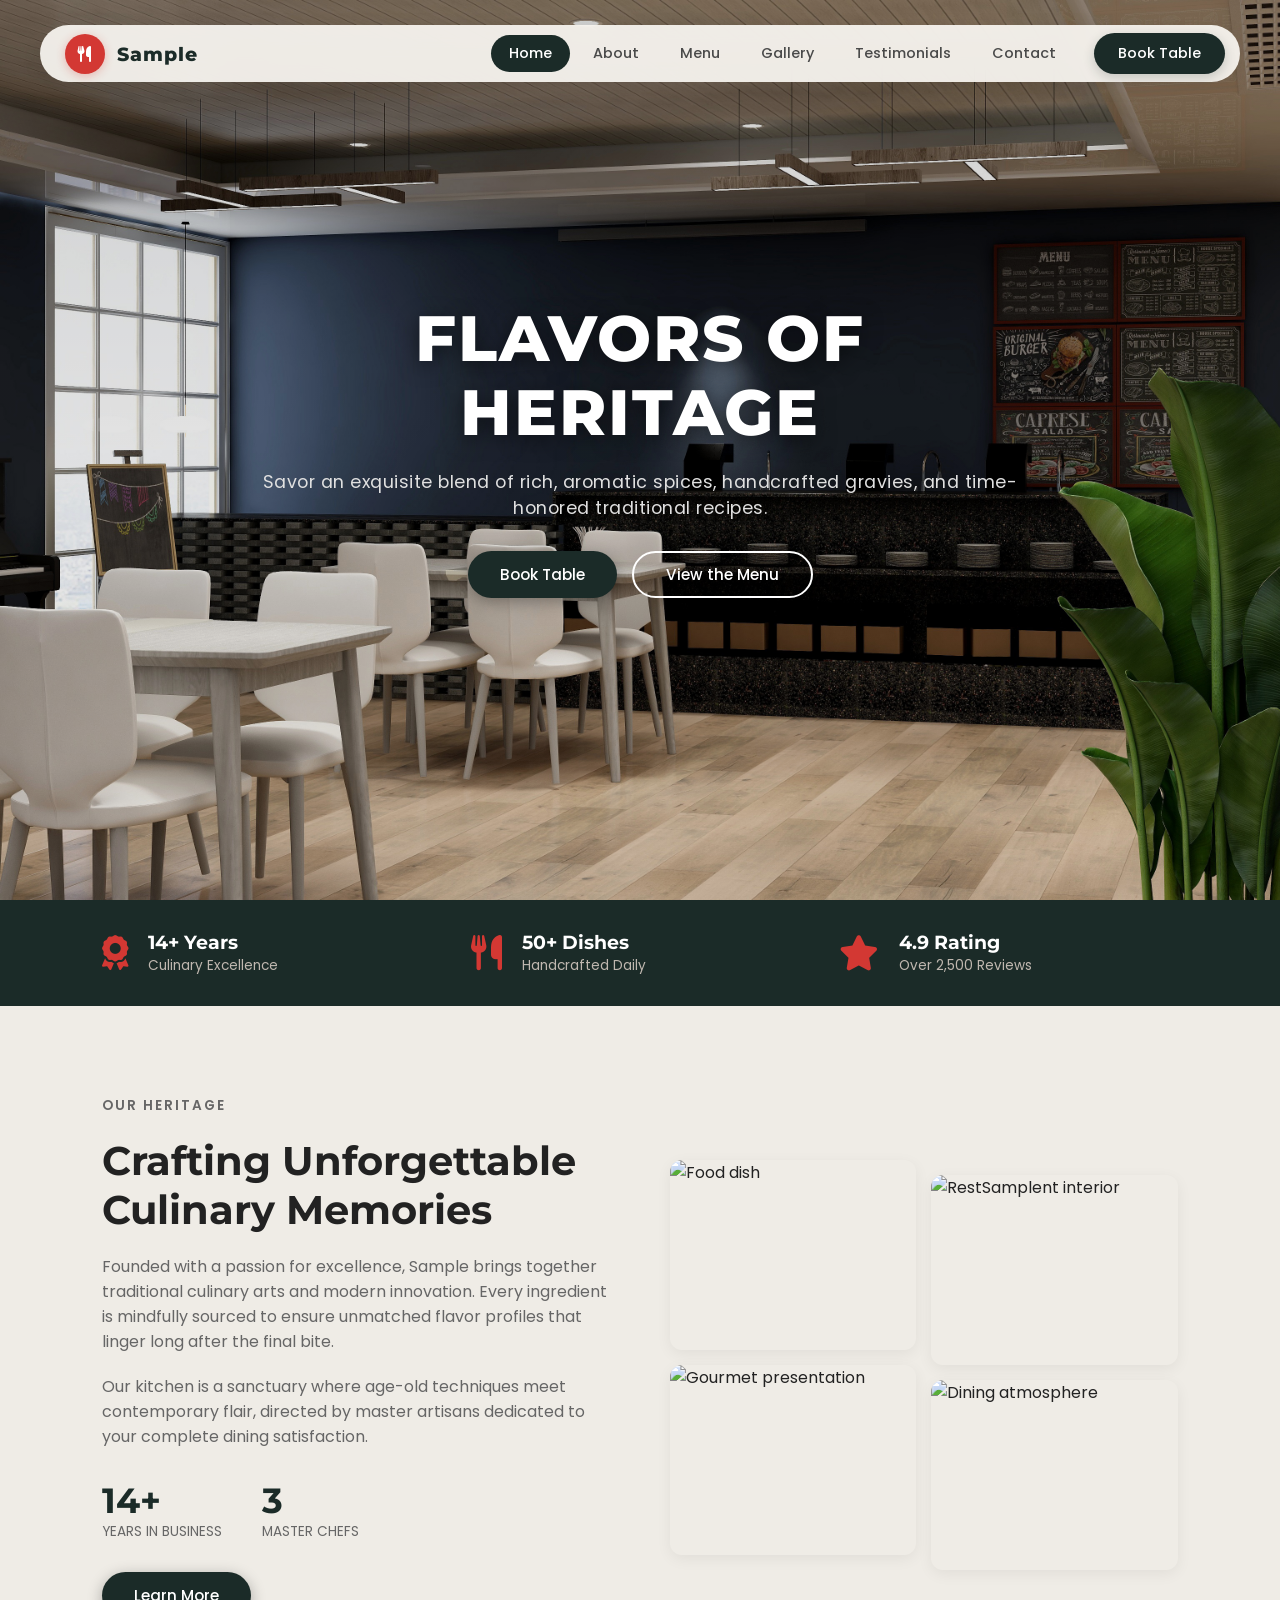
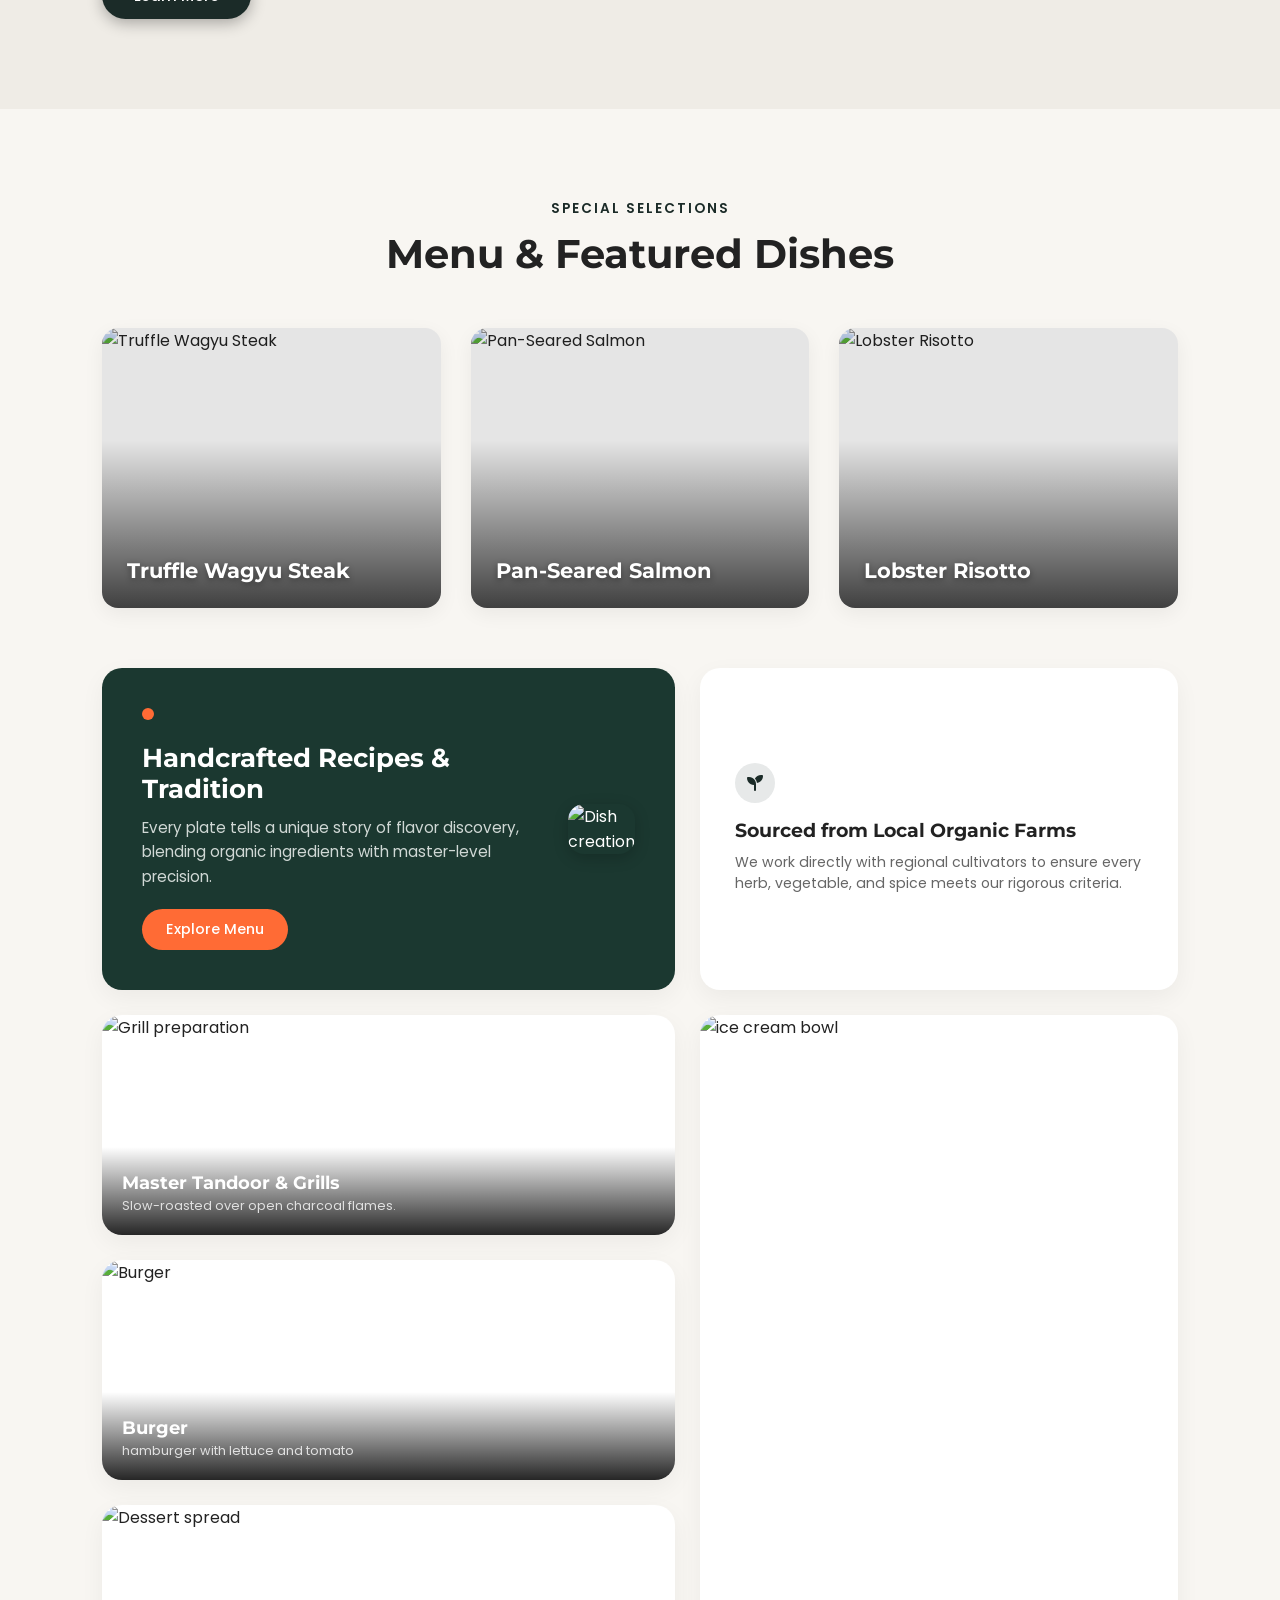
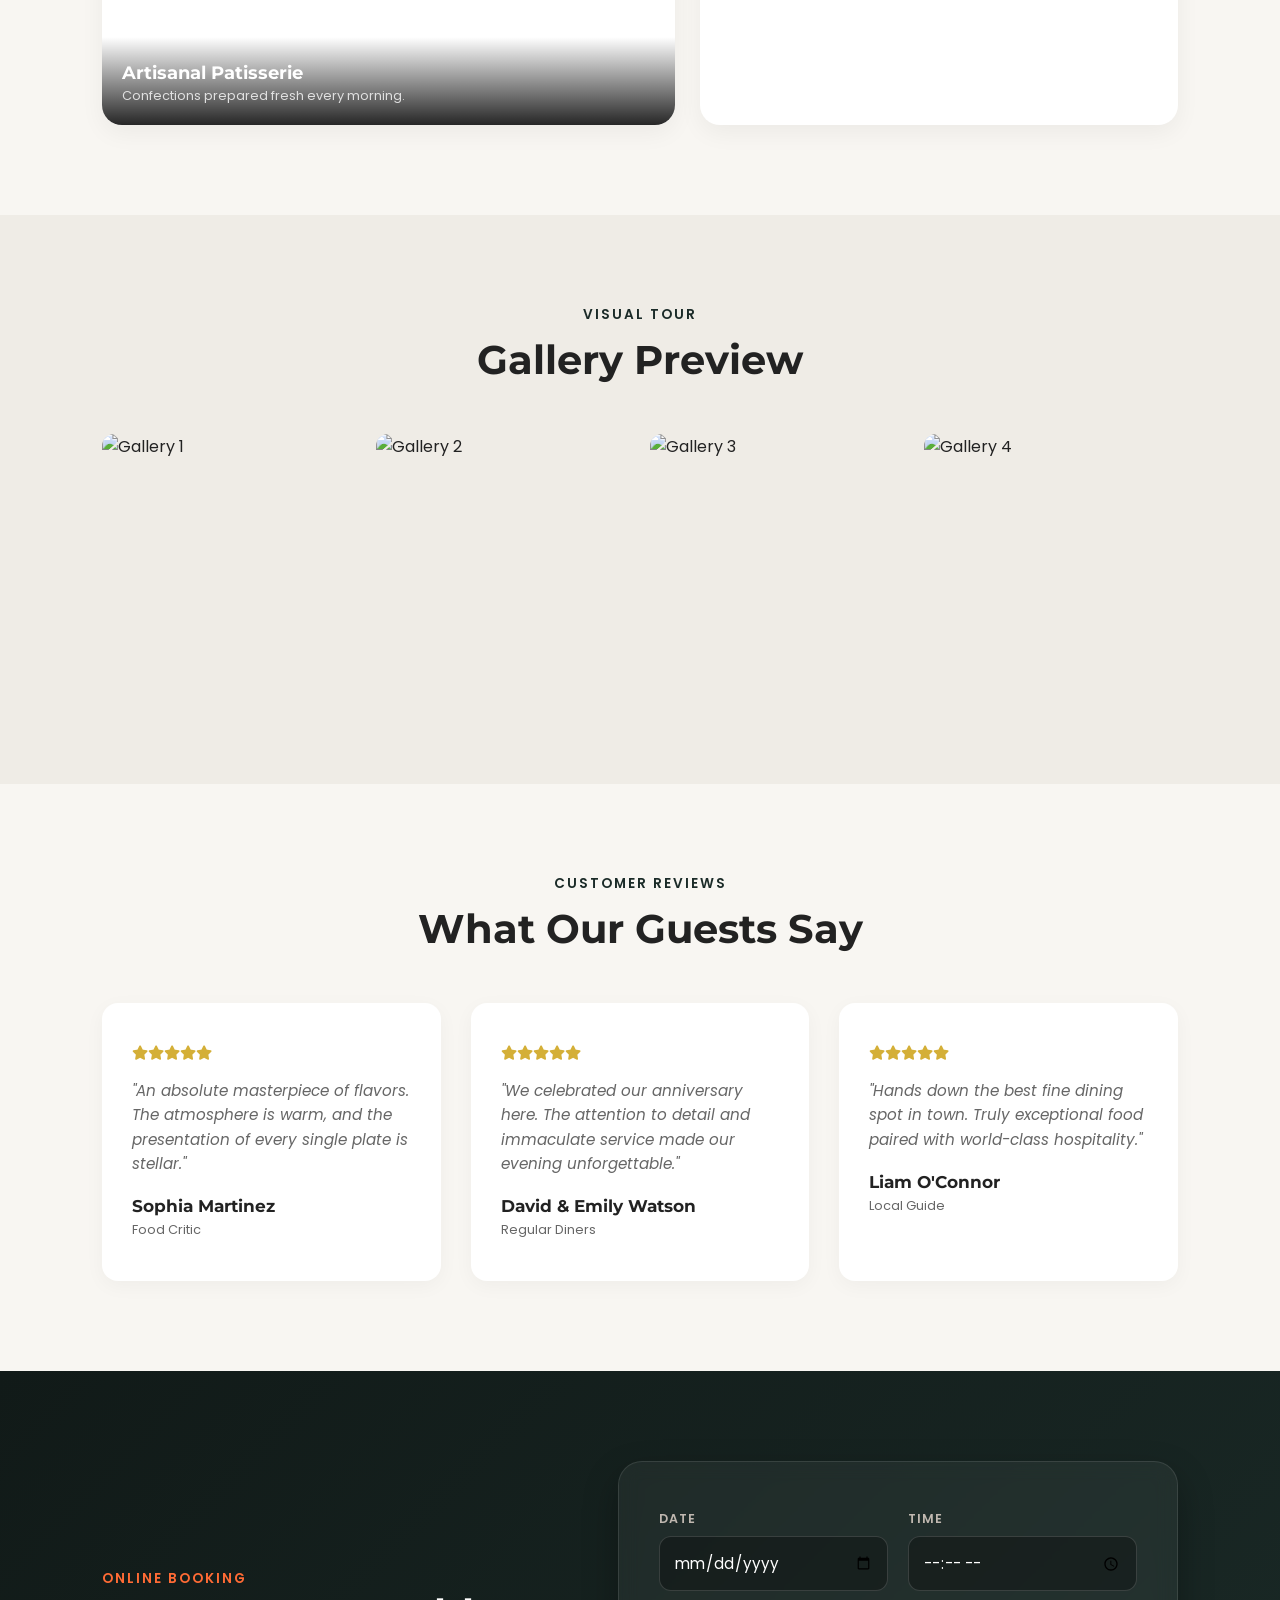
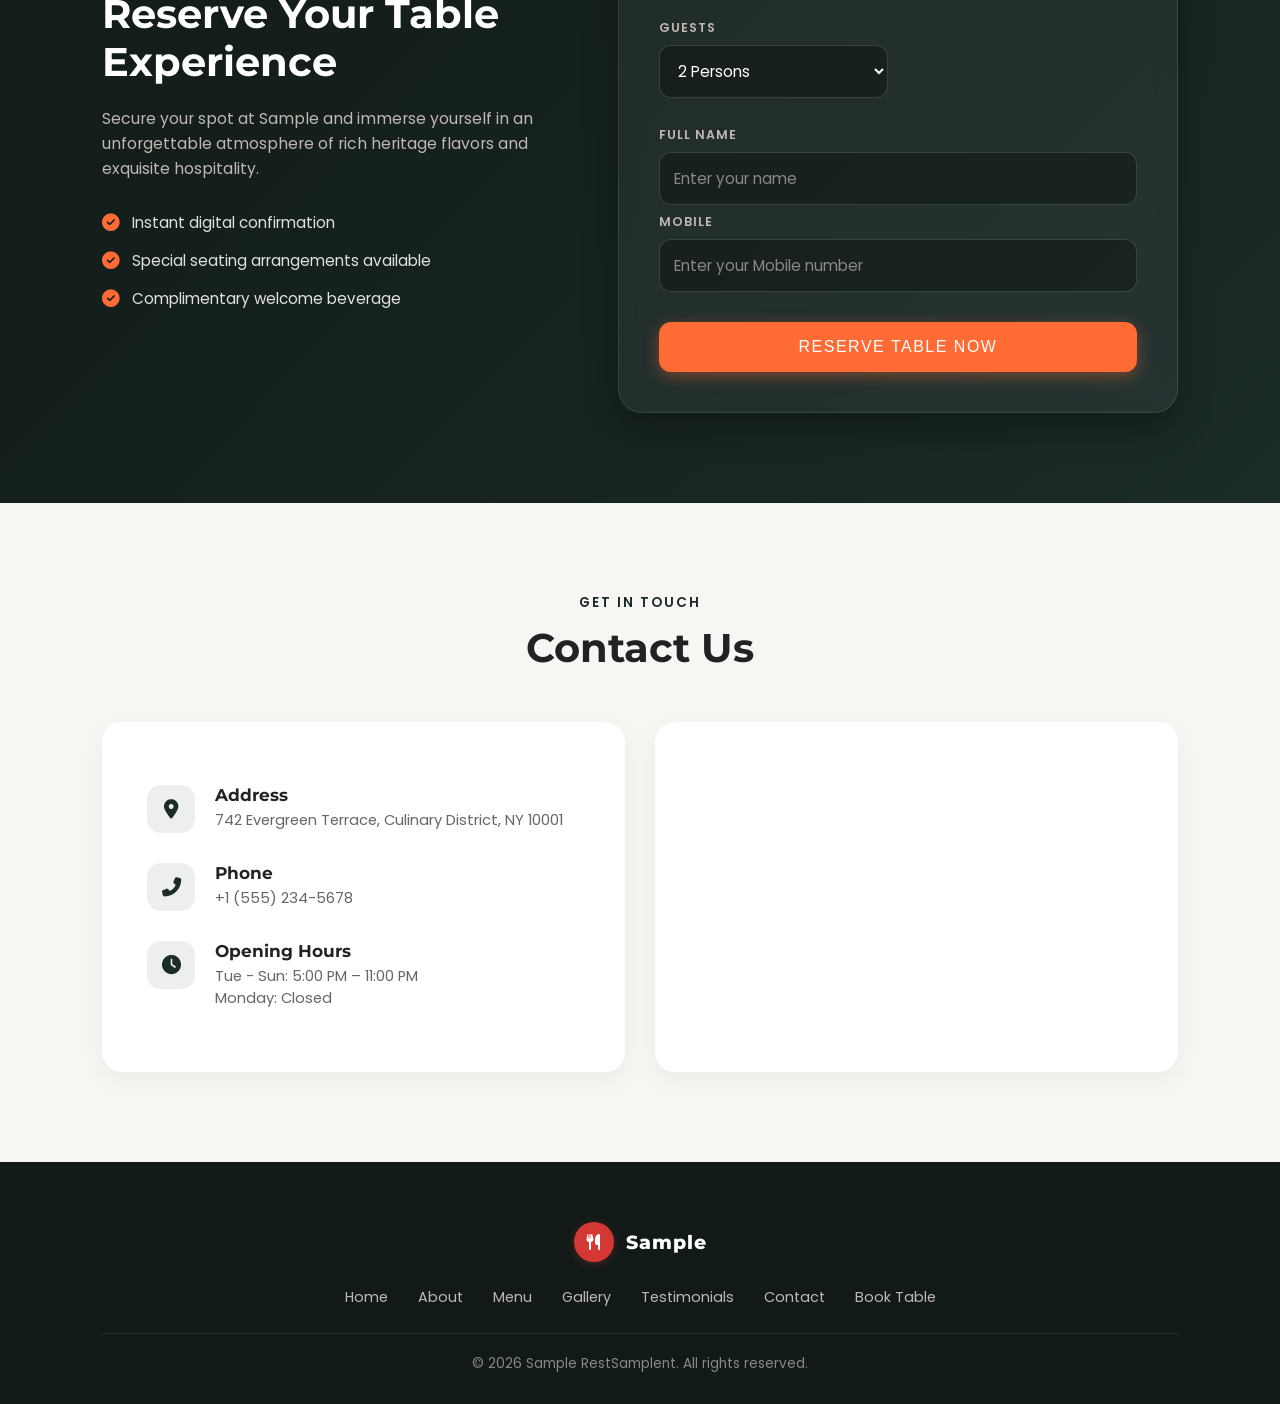
==== index.html @ 749de78e "initial commit" ====
<!DOCTYPE html>
<html lang="en">
<head>
    <meta charset="UTF-8">
    <meta name="viewport" content="width=device-width, initial-scale=1.0">
    <title>Sample | Fine Dining Experience</title>
    <!-- Google Fonts -->
    <link href="https://fonts.googleapis.com/css2?family=Montserrat:wght@700;800&family=Poppins:wght@400;500;600&display=swap" rel="stylesheet">
    <!-- FontAwesome for Icons -->
    <link rel="stylesheet" href="https://cdnjs.cloudflare.com/ajax/libs/font-awesome/6.4.0/css/all.min.css">
    <!-- External CSS -->
    <link rel="stylesheet" href="style.css">
</head>
<body>

    <!-- 1. Floating Capsule Navbar -->
    <header class="navbar-wrapper">
        <div class="nav-container">
            <div class="nav-left">
                <a href="#home" class="logo-container">
                    <div class="logo-circle">
                        <i class="fas fa-utensils"></i>
                    </div>
                    <span class="logo-text">Sample</span>
                </a>
            </div>

            <div class="nav-right">
                <nav class="nav-links" id="navLinks">
                    <a href="#home" class="nav-link active">Home</a>
                    <a href="#about" class="nav-link">About</a>
                    <a href="#menu" class="nav-link">Menu</a>
                    <a href="#gallery" class="nav-link">Gallery</a>
                    <a href="#testimonials" class="nav-link">Testimonials</a>
                    <a href="#contact" class="nav-link">Contact</a>
                    <a href="#reserve" class="nav-link mobile-book-btn">Book Table</a>
                </nav>
                <a href="#reserve" class="btn-book">Book Table</a>
            </div>

            <div class="hamburger" id="hamburger">
                <i class="fas fa-bars"></i>
            </div>
        </div>
    </header>

    <!-- 2. Home Section (Hero Banner) -->
    <section class="hero" id="home">
        <div class="hero-content">
            <h1>FLAVORS OF<br>HERITAGE</h1>
            <p>Savor an exquisite blend of rich, aromatic spices, handcrafted gravies, and time-honored traditional recipes.</p>
            <div class="hero-buttons">
                <a href="#reserve" class="hero-btn">Book Table</a>
                <a href="#menu" class="hero-btn-outline">View the Menu</a>
            </div>
        </div>
    </section>

    <!-- Quick Info / Stats Bar -->
    <div class="info-bar">
        <div class="info-item">
            <i class="fas fa-award"></i>
            <div>
                <h4>14+ Years</h4>
                <p>Culinary Excellence</p>
            </div>
        </div>
        <div class="info-item">
            <i class="fas fa-utensils"></i>
            <div>
                <h4>50+ Dishes</h4>
                <p>Handcrafted Daily</p>
            </div>
        </div>
        <div class="info-item">
            <i class="fas fa-star"></i>
            <div>
                <h4>4.9 Rating</h4>
                <p>Over 2,500 Reviews</p>
            </div>
        </div>
    </div>

    <!-- 3. About Section -->
    <section class="section-container bg-alt" id="about">
        <div class="about-grid">
            <div class="about-content">
                <p class="sub-tag">Our Heritage</p>
                <h2>Crafting Unforgettable Culinary Memories</h2>
                <p>Founded with a passion for excellence, Sample brings together traditional culinary arts and modern innovation. Every ingredient is mindfully sourced to ensure unmatched flavor profiles that linger long after the final bite.</p>
                <p>Our kitchen is a sanctuary where age-old techniques meet contemporary flair, directed by master artisans dedicated to your complete dining satisfaction.</p>
                <div class="about-stats">
                    <div class="stat">
                        <h4>14+</h4>
                        <p>Years in Business</p>
                    </div>
                    <div class="stat">
                        <h4>3</h4>
                        <p>Master Chefs</p>
                    </div>
                </div>
                <a href="#reserve" class="hero-btn">Learn More</a>
            </div>
            <div class="about-images-grid">
                <img src="https://images.unsplash.com/photo-1546069901-ba9599a7e63c?auto=format&fit=crop&w=500&q=80" alt="Food dish">
                <img src="https://images.unsplash.com/photo-1555396273-367ea4eb4db5?auto=format&fit=crop&w=500&q=80" alt="RestSamplent interior">
                <img src="https://images.unsplash.com/photo-1578474846511-04ba529f0b88?auto=format&fit=crop&w=500&q=80" alt="Gourmet presentation">
                <img src="https://images.unsplash.com/photo-1559339352-11d035aa65de?auto=format&fit=crop&w=500&q=80" alt="Dining atmosphere">
            </div>
        </div>
    </section>

    <!-- 4. Menu Section (Featured Dishes & Editorial Bento Grid) -->
    <section class="section-container" id="menu">
        <div class="section-title">
            <p>Special Selections</p>
            <h2>Menu & Featured Dishes</h2>
        </div>
        <div class="uniform-dishes-grid" style="margin-bottom: 60px;">
            <div class="dish-card">
                <div class="dish-img-wrapper">
                    <img src="https://images.unsplash.com/photo-1544025162-d76694265947?auto=format&fit=crop&w=600&q=80" alt="Truffle Wagyu Steak">
                    <div class="dish-overlay"></div>
                    <h3 class="dish-title">Truffle Wagyu Steak</h3>
                </div>
            </div>
            <div class="dish-card">
                <div class="dish-img-wrapper">
                    <img src="https://images.unsplash.com/photo-1534422298391-e4f8c172dddb?auto=format&fit=crop&w=600&q=80" alt="Pan-Seared Salmon">
                    <div class="dish-overlay"></div>
                    <h3 class="dish-title">Pan-Seared Salmon</h3>
                </div>
            </div>
            <div class="dish-card">
                <div class="dish-img-wrapper">
                    <img src="https://images.unsplash.com/photo-1551183053-bf91a1d81141?auto=format&fit=crop&w=600&q=80" alt="Lobster Risotto">
                    <div class="dish-overlay"></div>
                    <h3 class="dish-title">Lobster Risotto</h3>
                </div>
            </div>
        </div>

        <!-- Editorial Bento Section -->
        <div class="editorial-bento-grid">
            <div class="bento-card green-feature-card">
                <div class="bento-text-content">
                    <span class="badge-dot"></span>
                    <h3>Handcrafted Recipes & Tradition</h3>
                    <p>Every plate tells a unique story of flavor discovery, blending organic ingredients with master-level precision.</p>
                    <a href="#menu" class="bento-orange-btn">Explore Menu</a>
                </div>
                <div class="bento-image-thumbnail">
                    <img src="https://images.unsplash.com/photo-1555396273-367ea4eb4db5?auto=format&fit=crop&w=500&q=80" alt="Dish creation">
                </div>
            </div>

            <div class="bento-card text-story-card">
                <div class="card-icon-badge"><i class="fas fa-seedling"></i></div>
                <h3>Sourced from Local Organic Farms</h3>
                <p>We work directly with regional cultivators to ensure every herb, vegetable, and spice meets our rigorous criteria.</p>
            </div>

            <div class="bento-card medium-recipe-card">
                <div class="bento-overlay-content">
                    <h4>Master Tandoor & Grills</h4>
                    <p>Slow-roasted over open charcoal flames.</p>
                </div>
                <img src="https://images.unsplash.com/photo-1578474846511-04ba529f0b88?auto=format&fit=crop&w=500&q=80" alt="Grill preparation">
            </div>

            <div class="bento-card tall-photo-card">
                <img src="https://static.vecteezy.com/system/resources/previews/027/810/847/non_2x/realistic-of-ice-cream-close-up-foodgraphy-ai-generated-free-photo.jpg" alt="ice cream bowl">
            </div>

            <div class="bento-card medium-recipe-card">
                <div class="bento-overlay-content">
                    <h4>Burger</h4>
                    <p>hamburger with lettuce and tomato</p>
                </div>
                <img src="https://static.vecteezy.com/system/resources/previews/017/281/942/non_2x/professional-foodgraphy-close-up-of-a-a-hamburger-with-lettuce-and-tomato-on-a-black-backgroun-free-photo.jpg" alt="Burger">
            </div>

            <div class="bento-card medium-recipe-card">
                <div class="bento-overlay-content">
                    <h4>Artisanal Patisserie</h4>
                    <p>Confections prepared fresh every morning.</p>
                </div>
                <img src="https://images.unsplash.com/photo-1551183053-bf91a1d81141?auto=format&fit=crop&w=500&q=80" alt="Dessert spread">
            </div>
        </div>
    </section>

    <!-- 5. Gallery Section -->
    <section class="section-container bg-alt" id="gallery">
        <div class="section-title">
            <p>Visual Tour</p>
            <h2>Gallery Preview</h2>
        </div>
        <div class="gallery-grid">
            <div class="gallery-item"><img src="https://images.unsplash.com/photo-1517248135467-4c7edcad34c4?auto=format&fit=crop&w=500&q=80" alt="Gallery 1"></div>
            <div class="gallery-item"><img src="https://images.unsplash.com/photo-1552566626-52f8b828add9?auto=format&fit=crop&w=500&q=80" alt="Gallery 2"></div>
            <div class="gallery-item"><img src="https://images.unsplash.com/photo-1544025162-d76694265947?auto=format&fit=crop&w=500&q=80" alt="Gallery 3"></div>
            <div class="gallery-item"><img src="https://images.unsplash.com/photo-1551183053-bf91a1d81141?auto=format&fit=crop&w=500&q=80" alt="Gallery 4"></div>
        </div>
    </section>

    <!-- 6. Testimonials Section -->
    <section class="section-container" id="testimonials">
        <div class="section-title">
            <p>Customer Reviews</p>
            <h2>What Our Guests Say</h2>
        </div>
        <div class="testimonials-grid">
            <div class="testimonial-card">
                <div class="stars">
                    <i class="fas fa-star"></i><i class="fas fa-star"></i><i class="fas fa-star"></i><i class="fas fa-star"></i><i class="fas fa-star"></i>
                </div>
                <p>"An absolute masterpiece of flavors. The atmosphere is warm, and the presentation of every single plate is stellar."</p>
                <div class="customer-info">
                    <h4>Sophia Martinez</h4>
                    <span>Food Critic</span>
                </div>
            </div>
            <div class="testimonial-card">
                <div class="stars">
                    <i class="fas fa-star"></i><i class="fas fa-star"></i><i class="fas fa-star"></i><i class="fas fa-star"></i><i class="fas fa-star"></i>
                </div>
                <p>"We celebrated our anniversary here. The attention to detail and immaculate service made our evening unforgettable."</p>
                <div class="customer-info">
                    <h4>David & Emily Watson</h4>
                    <span>Regular Diners</span>
                </div>
            </div>
            <div class="testimonial-card">
                <div class="stars">
                    <i class="fas fa-star"></i><i class="fas fa-star"></i><i class="fas fa-star"></i><i class="fas fa-star"></i><i class="fas fa-star"></i>
                </div>
                <p>"Hands down the best fine dining spot in town. Truly exceptional food paired with world-class hospitality."</p>
                <div class="customer-info">
                    <h4>Liam O'Connor</h4>
                    <span>Local Guide</span>
                </div>
            </div>
        </div>
    </section>

    <!-- 7. Book Table Section -->
    <!-- 7. Reserve a Table (Redesigned) -->
    <section class="section-container reserve-section-custom" id="reserve">
        <div class="reservation-wrapper">
            <!-- Left Side: Atmospheric Text & Info -->
            <div class="reservation-info-side">
                <span class="sub-tag" style="color: var(--accent-orange);">ONLINE BOOKING</span>
                <h2>Reserve Your Table Experience</h2>
                <p>Secure your spot at Sample and immerse yourself in an unforgettable atmosphere of rich heritage flavors and exquisite hospitality.</p>
                
                <div class="reserve-perks">
                    <div class="perk-item">
                        <i class="fas fa-check-circle"></i>
                        <span>Instant digital confirmation</span>
                    </div>
                    <div class="perk-item">
                        <i class="fas fa-check-circle"></i>
                        <span>Special seating arrangements available</span>
                    </div>
                    <div class="perk-item">
                        <i class="fas fa-check-circle"></i>
                        <span>Complimentary welcome beverage</span>
                    </div>
                </div>
            </div>

            <!-- Right Side: Redesigned Interactive Form Box -->
            <div class="reservation-form-box">
                <form class="reservation-form" id="reservationForm">
                    <div class="form-group">
                        <label for="date">Date</label>
                        <input type="date" id="date" required>
                    </div>
                    <div class="form-group">
                        <label for="time">Time</label>
                        <input type="time" id="time" required>
                    </div>
                    <div class="form-group">
                        <label for="guests">Guests</label>
                        <select id="guests" required>
                            <option value="1">1 Person</option>
                            <option value="2" selected>2 Persons</option>
                            <option value="3">3 Persons</option>
                            <option value="4">4 Persons</option>
                            <option value="5+">5+ Persons</option>
                        </select>
                    </div>
                    <div class="form-group">
                        <label for="name">Full Name</label>
                        <input type="text" id="name" placeholder="Enter your name" required>
                        <label for="name">Mobile</label>
                        <input type="text" id="name" placeholder="Enter your Mobile number" required>
                    </div>
                    <button type="submit" class="submit-btn">Reserve Table Now</button>
                </form>
                <div class="success-message" id="successMessage">
                    <i class="fas fa-check-circle"></i> Table reserved successfully! We look forward to hosting you.
                </div>
            </div>
        </div>
    </section>

    <!-- 8. Contact Section (Redesigned matching clean card design) -->
    <section class="section-container" id="contact">
        <div class="section-title">
            <p>Get in Touch</p>
            <h2>Contact Us</h2>
        </div>
        <div class="contact-card-wrapper">
            <div class="contact-info-card">
                <div class="contact-info-item">
                    <div class="contact-icon-box"><i class="fas fa-map-marker-alt"></i></div>
                    <div>
                        <h4>Address</h4>
                        <p>742 Evergreen Terrace, Culinary District, NY 10001</p>
                    </div>
                </div>
                <div class="contact-info-item">
                    <div class="contact-icon-box"><i class="fas fa-phone-alt"></i></div>
                    <div>
                        <h4>Phone</h4>
                        <p>+1 (555) 234-5678</p>
                    </div>
                </div>
                <div class="contact-info-item">
                    <div class="contact-icon-box"><i class="fas fa-clock"></i></div>
                    <div>
                        <h4>Opening Hours</h4>
                        <p>Tue - Sun: 5:00 PM – 11:00 PM<br>Monday: Closed</p>
                    </div>
                </div>
            </div>
            <div class="contact-map-card">
                <iframe src="https://www.google.com/maps/embed?pb=!1m18!1m12!1m3!1d387193.30596073366!2d-74.25986548301173!3d40.69767006838162!2m3!1f0!2f0!3f0!3m2!1i1024!2i768!4f13.1!3m3!1m2!1s0x89c24fa5d33f083b%3A0xc80b8f06e177fe62!2sNew%20York%2C%20NY%2C%20USA!5e0!3m2!1sen!2sin!4v1650000000000!5m2!1sen!2sin" allowfullscreen="" loading="lazy"></iframe>
            </div>
        </div>
    </section>

    <!-- Footer -->
    <footer class="footer">
        <div class="footer-content">
            <a href="#home" class="logo-container">
                <div class="logo-circle">
                    <i class="fas fa-utensils"></i>
                </div>
                <span class="logo-text" style="color: #fff;">Sample</span>
            </a>
            <div class="footer-links">
                <a href="#home">Home</a>
                <a href="#about">About</a>
                <a href="#menu">Menu</a>
                <a href="#gallery">Gallery</a>
                <a href="#testimonials">Testimonials</a>
                <a href="#contact">Contact</a>
                <a href="#reserve">Book Table</a>
            </div>
            <p class="copyright">&copy; 2026 Sample RestSamplent. All rights reserved.</p>
        </div>
    </footer>

    <!-- External JavaScript -->
    <script src="script.js"></script>
</body>
</html>
---- style.css ----
:root {
    --bg-color: #F8F6F2;
    --bg-alt: #EFECE6;
    --dark-pill: #1B2B28;     
    --accent-red: #D33833;    
    --accent-orange: #FF6B35; /* Orange accent button color matching reference */
    --text-dark: #222222;
    --text-muted: #666666;
    --text-main: #FFFFFF;
    --font-heading: 'Montserrat', sans-serif;
    --font-body: 'Poppins', sans-serif;
}

* {
    margin: 0;
    padding: 0;
    box-sizing: border-box;
    scroll-behavior: smooth;
}

body {
    font-family: var(--font-body);
    background-color: var(--bg-color);
    color: var(--text-dark);
}

/* Floating Capsule Navbar */
.navbar-wrapper {
    position: absolute;
    top: 25px;
    left: 0;
    width: 100%;
    z-index: 100;
    padding: 0 40px;
}

.nav-container {
    max-width: 1300px;
    margin: 0 auto;
    display: flex;
    justify-content: space-between;
    align-items: center;
    background: rgba(253, 251, 247, 0.9);
    backdrop-filter: blur(12px);
    -webkit-backdrop-filter: blur(12px);
    padding: 8px 15px 8px 25px;
    border-radius: 50px;
    box-shadow: 0 4px 20px rgba(0, 0, 0, 0.08);
}

.nav-left {
    display: flex;
    align-items: center;
}

.nav-right {
    display: flex;
    align-items: center;
    gap: 20px;
}

.logo-container {
    display: flex;
    align-items: center;
    gap: 12px;
    text-decoration: none;
}

.logo-circle {
    width: 40px;
    height: 40px;
    background-color: var(--accent-red);
    color: white;
    border-radius: 50%;
    display: flex;
    align-items: center;
    justify-content: center;
    font-size: 1rem;
    box-shadow: 0 2px 10px rgba(211, 56, 51, 0.3);
}

.logo-text {
    font-family: var(--font-heading);
    font-size: 1.2rem;
    font-weight: 800;
    color: var(--dark-pill);
    letter-spacing: 1px;
}

.nav-links {
    display: flex;
    align-items: center;
    gap: 5px;
}

.nav-link {
    color: #4A4A4A;
    text-decoration: none;
    font-size: 0.9rem;
    font-weight: 500;
    padding: 8px 18px;
    border-radius: 30px;
    transition: all 0.3s ease;
}

.nav-link.active, .nav-link:hover {
    background-color: var(--dark-pill);
    color: var(--text-main);
}

.mobile-book-btn {
    display: none;
}

.btn-book {
    background-color: var(--dark-pill);
    color: white;
    padding: 10px 24px;
    border-radius: 30px;
    font-size: 0.9rem;
    font-weight: 500;
    text-decoration: none;
    transition: all 0.3s ease;
    box-shadow: 0 4px 12px rgba(27, 43, 40, 0.2);
}

.btn-book:hover {
    background-color: #2b423e;
    transform: translateY(-1px);
}

.hamburger {
    display: none;
    font-size: 1.2rem;
    cursor: pointer;
    color: var(--dark-pill);
    padding: 10px;
}

/* Hero Section */
.hero {
    position: relative;
    width: 100%;
    height: 100vh;
    background: linear-gradient(rgba(0, 0, 0, 0.186), rgba(0, 0, 0, 0.038)), 
                url('./asset/vecteezy_3d-render-minimalist-restaurant-or-coffee-shop-for-company_5382912.jpg') no-repeat center center/cover;
    display: flex;
    align-items: center;
    justify-content: center;
    text-align: center;
    padding: 0 20px;
}

.hero-content {
    max-width: 800px;
}

.hero h1 {
    font-family: var(--font-heading);
    font-size: 4rem;
    font-weight: 800;
    color: #FFFFFF;
    line-height: 1.15;
    letter-spacing: 2px;
    margin-bottom: 20px;
    text-shadow: 0 4px 20px rgba(0, 0, 0, 0.5);
}

.hero p {
    font-size: 1.1rem;
    color: #E0E0E0;
    margin-bottom: 30px;
    letter-spacing: 0.5px;
}

.hero-buttons {
    display: flex;
    justify-content: center;
    gap: 15px;
}

.hero-btn {
    display: inline-block;
    background-color: var(--dark-pill);
    color: #FFFFFF;
    padding: 12px 32px;
    border-radius: 30px;
    font-size: 0.95rem;
    font-weight: 500;
    text-decoration: none;
    transition: transform 0.3s ease, background-color 0.3s ease;
    box-shadow: 0 4px 15px rgba(0,0,0,0.3);
}

.hero-btn:hover {
    transform: translateY(-2px);
    background-color: #2b423e;
}

.hero-btn-outline {
    display: inline-block;
    background-color: transparent;
    border: 2px solid #FFFFFF;
    color: #FFFFFF;
    padding: 10px 32px;
    border-radius: 30px;
    font-size: 0.95rem;
    font-weight: 500;
    text-decoration: none;
    transition: all 0.3s ease;
}

.hero-btn-outline:hover {
    background-color: #FFFFFF;
    color: var(--dark-pill);
    transform: translateY(-2px);
}

/* Quick Info / Stats Bar */
.info-bar {
    background-color: var(--dark-pill);
    color: #FFFFFF;
    padding: 30px 8%;
    display: grid;
    grid-template-columns: repeat(auto-fit, minmax(220px, 1fr));
    gap: 30px;
    align-items: center;
    box-shadow: 0 10px 30px rgba(0,0,0,0.1);
}

.info-item {
    display: flex;
    align-items: center;
    gap: 20px;
}

.info-item i {
    font-size: 2.2rem;
    color: var(--accent-red);
}

.info-item h4 {
    font-family: var(--font-heading);
    font-size: 1.2rem;
    margin-bottom: 2px;
}

.info-item p {
    font-size: 0.85rem;
    color: #C0B8B0;
}

/* General Section Layouts */
.section-container {
    width: 100%;
    padding: 90px 8%;
}

.bg-alt {
    background-color: var(--bg-alt);
}

.section-title {
    text-align: center;
    margin-bottom: 50px;
}

.section-title h2 {
    font-family: var(--font-heading);
    font-size: 2.5rem;
    color: var(--text-dark);
}

.section-title p {
    color: var(--dark-pill);
    text-transform: uppercase;
    font-size: 0.85rem;
    letter-spacing: 2px;
    font-weight: 600;
    margin-bottom: 10px;
}

/* Uniform Clean Featured Dishes Grid */
.uniform-dishes-grid {
    display: grid;
    grid-template-columns: repeat(auto-fit, minmax(320px, 1fr));
    gap: 30px;
}

.dish-card {
    border-radius: 16px;
    overflow: hidden;
    box-shadow: 0 6px 20px rgba(0,0,0,0.06);
    transition: transform 0.3s ease, box-shadow 0.3s ease;
    background: #FFFFFF;
}

.dish-card:hover {
    transform: translateY(-6px);
    box-shadow: 0 12px 30px rgba(0,0,0,0.12);
}

.dish-img-wrapper {
    position: relative;
    width: 100%;
    height: 280px;
}

.dish-img-wrapper img {
    width: 100%;
    height: 100%;
    object-fit: cover;
    transition: transform 0.4s ease;
}

.dish-card:hover .dish-img-wrapper img {
    transform: scale(1.05);
}

.dish-overlay {
    position: absolute;
    top: 0;
    left: 0;
    width: 100%;
    height: 100%;
    background: linear-gradient(to top, rgba(0,0,0,0.75) 0%, rgba(0,0,0,0.1) 60%);
}

.dish-title {
    position: absolute;
    bottom: 25px;
    left: 25px;
    right: 25px;
    font-family: var(--font-heading);
    font-size: 1.3rem;
    color: #FFFFFF;
    text-shadow: 0 2px 6px rgba(0,0,0,0.4);
    z-index: 2;
}

/* Editorial Bento / Asymmetric Showcase Section */
.editorial-bento-section {
    background-color: var(--bg-alt);
}

.editorial-bento-grid {
    display: grid;
    grid-template-columns: 1.2fr 1fr; /* Balanced two-column structure */
    gap: 25px;
}

.bento-card {
    border-radius: 20px;
    overflow: hidden;
    background: #FFFFFF;
    box-shadow: 0 8px 25px rgba(0,0,0,0.05);
    transition: transform 0.3s ease;
}

.bento-card:hover {
    transform: translateY(-4px);
}

/* Green Feature Card */
.green-feature-card {
    background-color: #1B3830;
    color: #FFFFFF;
    padding: 40px;
    display: flex;
    justify-content: space-between;
    align-items: center;
    gap: 20px;
}

.green-feature-card h3 {
    font-family: var(--font-heading);
    font-size: 1.6rem;
    margin-bottom: 12px;
}

.green-feature-card p {
    color: #D0D8D5;
    font-size: 0.95rem;
    margin-bottom: 20px;
    line-height: 1.6;
}

.badge-dot {
    display: inline-block;
    width: 12px;
    height: 12px;
    background-color: var(--accent-orange);
    border-radius: 50%;
    margin-bottom: 15px;
}

.bento-orange-btn {
    display: inline-block;
    background-color: var(--accent-orange);
    color: #FFFFFF;
    padding: 10px 24px;
    border-radius: 30px;
    font-size: 0.9rem;
    font-weight: 500;
    text-decoration: none;
    transition: background-color 0.3s;
}

.bento-orange-btn:hover {
    background-color: #e05523;
}

.bento-image-thumbnail img {
    width: 140px;
    height: 140px;
    object-fit: cover;
    border-radius: 16px;
    box-shadow: 0 4px 15px rgba(0,0,0,0.2);
}

/* Text Story Card */
.text-story-card {
    background-color: #FFFFFF;
    padding: 35px;
    display: flex;
    flex-direction: column;
    justify-content: center;
}

.card-icon-badge {
    width: 40px;
    height: 40px;
    background-color: rgba(27, 43, 40, 0.1);
    color: var(--dark-pill);
    border-radius: 50%;
    display: flex;
    align-items: center;
    justify-content: center;
    margin-bottom: 15px;
}

.text-story-card h3 {
    font-family: var(--font-heading);
    font-size: 1.2rem;
    margin-bottom: 10px;
}

.text-story-card p {
    color: var(--text-muted);
    font-size: 0.88rem;
    line-height: 1.5;
}

/* Tall Photo Card */
.tall-photo-card {
    grid-row: span 3; /* Extends down to match the height of the left stacked cards */
    height: 100%;
}

.tall-photo-card img {
    width: 100%;
    height: 100%;
    object-fit: cover;
    min-height: 480px;
}

/* Medium Recipe Cards */
.medium-recipe-card {
    position: relative;
    height: 220px;
}

.medium-recipe-card img {
    width: 100%;
    height: 100%;
    object-fit: cover;
}

.bento-overlay-content {
    position: absolute;
    bottom: 0;
    left: 0;
    width: 100%;
    padding: 25px 20px 20px;
    background: linear-gradient(to top, rgba(0,0,0,0.85) 0%, rgba(0,0,0,0) 100%);
    color: #FFFFFF;
}

.bento-overlay-content h4 {
    font-family: var(--font-heading);
    font-size: 1.1rem;
    margin-bottom: 4px;
}

.bento-overlay-content p {
    font-size: 0.8rem;
    color: #E0E0E0;
}

@media (max-width: 992px) {
    .editorial-bento-grid {
        grid-template-columns: 1fr;
    }
    .tall-photo-card {
        grid-row: auto;
    }
    .green-feature-card {
        flex-direction: column;
        align-items: flex-start;
    }
}






/* About Restaurant */
.about-grid {
    display: grid;
    grid-template-columns: 1fr 1fr;
    gap: 60px;
    align-items: center;
}

.about-content h2 {
    font-family: var(--font-heading);
    font-size: 2.5rem;
    margin-bottom: 20px;
    color: var(--text-dark);
}

.about-content p {
    color: var(--text-muted);
    margin-bottom: 20px;
}

.sub-tag {
    color: var(--dark-pill);
    text-transform: uppercase;
    font-size: 0.85rem;
    letter-spacing: 2px;
    font-weight: 600;
    margin-bottom: 10px;
}

.about-stats {
    display: flex;
    gap: 40px;
    margin: 30px 0;
}

.stat h4 {
    font-family: var(--font-heading);
    font-size: 2.2rem;
    color: var(--dark-pill);
}

.stat p {
    font-size: 0.85rem;
    text-transform: uppercase;
    margin: 0;
}

.about-images-grid {
    display: grid;
    grid-template-columns: repeat(2, 1fr);
    gap: 15px;
}

.about-images-grid img {
    width: 100%;
    height: 190px;
    object-fit: cover;
    border-radius: 12px;
    box-shadow: 0 4px 15px rgba(0,0,0,0.06);
    transition: transform 0.3s ease;
}

.about-images-grid img:hover {
    transform: scale(1.03);
}

.about-images-grid img:nth-child(even) {
    transform: translateY(15px);
}
.about-images-grid img:nth-child(even):hover {
    transform: translateY(15px) scale(1.03);
}

/* Why Choose Us */
.features-grid {
    display: grid;
    grid-template-columns: repeat(auto-fit, minmax(250px, 1fr));
    gap: 30px;
}

.feature-card {
    background: #FFFFFF;
    padding: 40px 30px;
    border-radius: 16px;
    text-align: center;
    box-shadow: 0 5px 20px rgba(0,0,0,0.03);
    transition: transform 0.3s ease;
}

.feature-card:hover {
    transform: translateY(-5px);
}

.feature-card i {
    font-size: 2.5rem;
    color: var(--dark-pill);
    margin-bottom: 20px;
}

.feature-card h3 {
    font-family: var(--font-heading);
    font-size: 1.1rem;
    margin-bottom: 10px;
}

.feature-card p {
    color: var(--text-muted);
    font-size: 0.9rem;
}

/* Gallery Preview */
.gallery-grid {
    display: grid;
    grid-template-columns: repeat(4, 1fr);
    gap: 20px;
}

.gallery-item {
    height: 260px;
    border-radius: 12px;
    overflow: hidden;
}

.gallery-item img {
    width: 100%;
    height: 100%;
    object-fit: cover;
    transition: transform 0.4s ease;
}

.gallery-item:hover img {
    transform: scale(1.05);
}

/* Testimonials Section */
.testimonials-grid {
    display: grid;
    grid-template-columns: repeat(auto-fit, minmax(300px, 1fr));
    gap: 30px;
}

.testimonial-card {
    background-color: #FFFFFF;
    padding: 40px 30px;
    border-radius: 16px;
    box-shadow: 0 5px 20px rgba(0,0,0,0.04);
    position: relative;
    transition: transform 0.3s ease;
}

.testimonial-card:hover {
    transform: translateY(-5px);
}

.stars {
    color: #D4AF37;
    margin-bottom: 15px;
    font-size: 0.9rem;
}

.testimonial-card p {
    color: var(--text-muted);
    font-style: italic;
    margin-bottom: 20px;
    font-size: 0.95rem;
    line-height: 1.6;
}

.customer-info h4 {
    font-family: var(--font-heading);
    font-size: 1.05rem;
    color: var(--text-dark);
}

.customer-info span {
    font-size: 0.8rem;
    color: var(--text-muted);
}

/* Reserve a Table */
/* Redesigned Reserve Table Section */
.reserve-section-custom {
    background: linear-gradient(135deg, #111A18 0%, #1B2B28 100%);
    color: #FFFFFF;
    position: relative;
    overflow: hidden;
}

.reservation-wrapper {
    max-width: 1150px;
    margin: 0 auto;
    display: grid;
    grid-template-columns: 1fr 1.2fr;
    gap: 50px;
    align-items: center;
}

.reservation-info-side h2 {
    font-family: var(--font-heading);
    font-size: 2.5rem;
    color: #FFFFFF;
    margin-bottom: 20px;
    line-height: 1.2;
}

.reservation-info-side p {
    color: #C0B8B0;
    font-size: 0.98rem;
    line-height: 1.6;
    margin-bottom: 30px;
}

.reserve-perks {
    display: flex;
    flex-direction: column;
    gap: 15px;
}

.perk-item {
    display: flex;
    align-items: center;
    gap: 12px;
    font-size: 0.95rem;
    color: #E0E0E0;
}

.perk-item i {
    color: var(--accent-orange);
    font-size: 1.1rem;
}

/* Form Box Container */
.reservation-form-box {
    background: rgba(255, 255, 255, 0.05);
    backdrop-filter: blur(10px);
    -webkit-backdrop-filter: blur(10px);
    border: 1px solid rgba(255, 255, 255, 0.1);
    padding: 40px;
    border-radius: 24px;
    box-shadow: 0 15px 35px rgba(0,0,0,0.3);
}

.reservation-form {
    display: grid;
    grid-template-columns: 1fr 1fr;
    gap: 20px;
}

.form-group {
    display: flex;
    flex-direction: column;
}

.form-group:nth-child(4) {
    grid-column: 1 / -1;
}

.form-group label {
    font-size: 0.78rem;
    color: #C0B8B0;
    margin-top: 8px;
    margin-bottom: 8px;
    text-transform: uppercase;
    font-weight: 600;
    letter-spacing: 1px;
}

.form-group input, 
.form-group select {
    background-color: rgba(0, 0, 0, 0.3);
    border: 1px solid rgba(255, 255, 255, 0.15);
    color: #FFFFFF;
    padding: 14px;
    border-radius: 12px;
    font-family: inherit;
    font-size: 0.95rem;
    transition: all 0.3s ease;
}

.form-group input::placeholder {
    color: #888888;
}

.form-group input:focus, 
.form-group select:focus {
    outline: none;
    border-color: var(--accent-orange);
    background-color: rgba(0, 0, 0, 0.5);
    box-shadow: 0 0 10px rgba(255, 107, 53, 0.2);
}

.form-group select option {
    background-color: #1B2B28;
    color: #FFFFFF;
}

.submit-btn {
    grid-column: 1 / -1;
    background-color: var(--accent-orange);
    color: #FFFFFF;
    border: none;
    padding: 16px;
    font-weight: 500;
    border-radius: 12px;
    cursor: pointer;
    transition: all 0.3s ease;
    font-size: 1rem;
    text-transform: uppercase;
    letter-spacing: 1.5px;
    margin-top: 10px;
    box-shadow: 0 4px 15px rgba(255, 107, 53, 0.4);
}

.submit-btn:hover {
    background-color: #e05523;
    transform: translateY(-2px);
    box-shadow: 0 6px 20px rgba(255, 107, 53, 0.6);
}

.success-message {
    display: none;
    text-align: center;
    background-color: rgba(255, 107, 53, 0.15);
    border: 1px solid var(--accent-orange);
    padding: 15px;
    border-radius: 12px;
    margin-top: 20px;
    color: #FFB399;
    font-weight: 600;
}

/* Responsive adjustment */
@media (max-width: 992px) {
    .reservation-wrapper {
        grid-template-columns: 1fr;
        gap: 40px;
    }
    .reservation-form {
        grid-template-columns: 1fr;
    }
}


/* Contact Section Styling */
.contact-card-wrapper {
    display: grid;
    grid-template-columns: 1fr 1fr;
    gap: 30px;
    max-width: 1100px;
    margin: 0 auto;
}

.contact-info-card {
    background: #FFFFFF;
    padding: 45px;
    border-radius: 20px;
    box-shadow: 0 8px 25px rgba(0, 0, 0, 0.05);
    display: flex;
    flex-direction: column;
    justify-content: center;
    gap: 30px;
}

.contact-info-item {
    display: flex;
    align-items: flex-start;
    gap: 20px;
}

.contact-icon-box {
    width: 48px;
    height: 48px;
    background-color: rgba(27, 43, 40, 0.08);
    color: var(--dark-pill);
    border-radius: 14px;
    display: flex;
    align-items: center;
    justify-content: center;
    font-size: 1.2rem;
    flex-shrink: 0;
}

.contact-info-item h4 {
    font-family: var(--font-heading);
    font-size: 1.05rem;
    color: var(--text-dark);
    margin-bottom: 4px;
}

.contact-info-item p {
    color: var(--text-muted);
    font-size: 0.92rem;
    line-height: 1.5;
}

.contact-map-card {
    border-radius: 20px;
    overflow: hidden;
    box-shadow: 0 8px 25px rgba(0, 0, 0, 0.05);
    min-height: 350px;
    background: #FFFFFF;
}

.contact-map-card iframe {
    width: 100%;
    height: 100%;
    border: 0;
    display: block;
}

@media (max-width: 992px) {
    .contact-card-wrapper {
        grid-template-columns: 1fr;
    }
}

/* Footer */
.footer {
    background-color: #111A18;
    color: #FFFFFF;
    padding: 60px 8% 30px;
    text-align: center;
}

.footer-content {
    display: flex;
    flex-direction: column;
    align-items: center;
    gap: 25px;
}

.footer-links {
    display: flex;
    gap: 30px;
    flex-wrap: wrap;
    justify-content: center;
}

.footer-links a {
    color: #C0B8B0;
    font-size: 0.9rem;
    text-decoration: none;
    transition: color 0.3s ease;
}

.footer-links a:hover {
    color: #FFFFFF;
}

.copyright {
    color: #888888;
    font-size: 0.85rem;
    border-top: 1px solid rgba(255, 255, 255, 0.1);
    padding-top: 20px;
    width: 100%;
}

/* Responsive Design */
@media (max-width: 992px) {
    .navbar-wrapper {
        padding: 0 20px;
    }
    
    .nav-right .btn-book {
        display: none;
    }

    .nav-links {
        display: none;
        flex-direction: column;
        position: absolute;
        top: 75px;
        left: 20px;
        right: 20px;
        background: #FFFFFF;
        padding: 20px;
        border-radius: 20px;
        box-shadow: 0 10px 25px rgba(0,0,0,0.1);
        align-items: flex-start;
        gap: 10px;
    }
    
    .nav-links.active {
        display: flex;
    }

    .nav-link {
        width: 100%;
        color: var(--dark-pill);
        padding: 10px 15px;
    }

    .nav-link.active, .nav-link:hover {
        background-color: var(--bg-color);
        color: var(--dark-pill);
    }

    .mobile-book-btn {
        display: block;
        background-color: var(--dark-pill) !important;
        color: #FFFFFF !important;
        text-align: center;
        margin-top: 5px;
    }

    .hamburger {
        display: block;
    }

    .about-grid {
        grid-template-columns: 1fr;
    }

    .gallery-grid {
        grid-template-columns: repeat(2, 1fr);
    }

    .hero h1 {
        font-size: 2.8rem;
    }

    .hero-buttons {
        flex-direction: column;
        gap: 10px;
    }
}
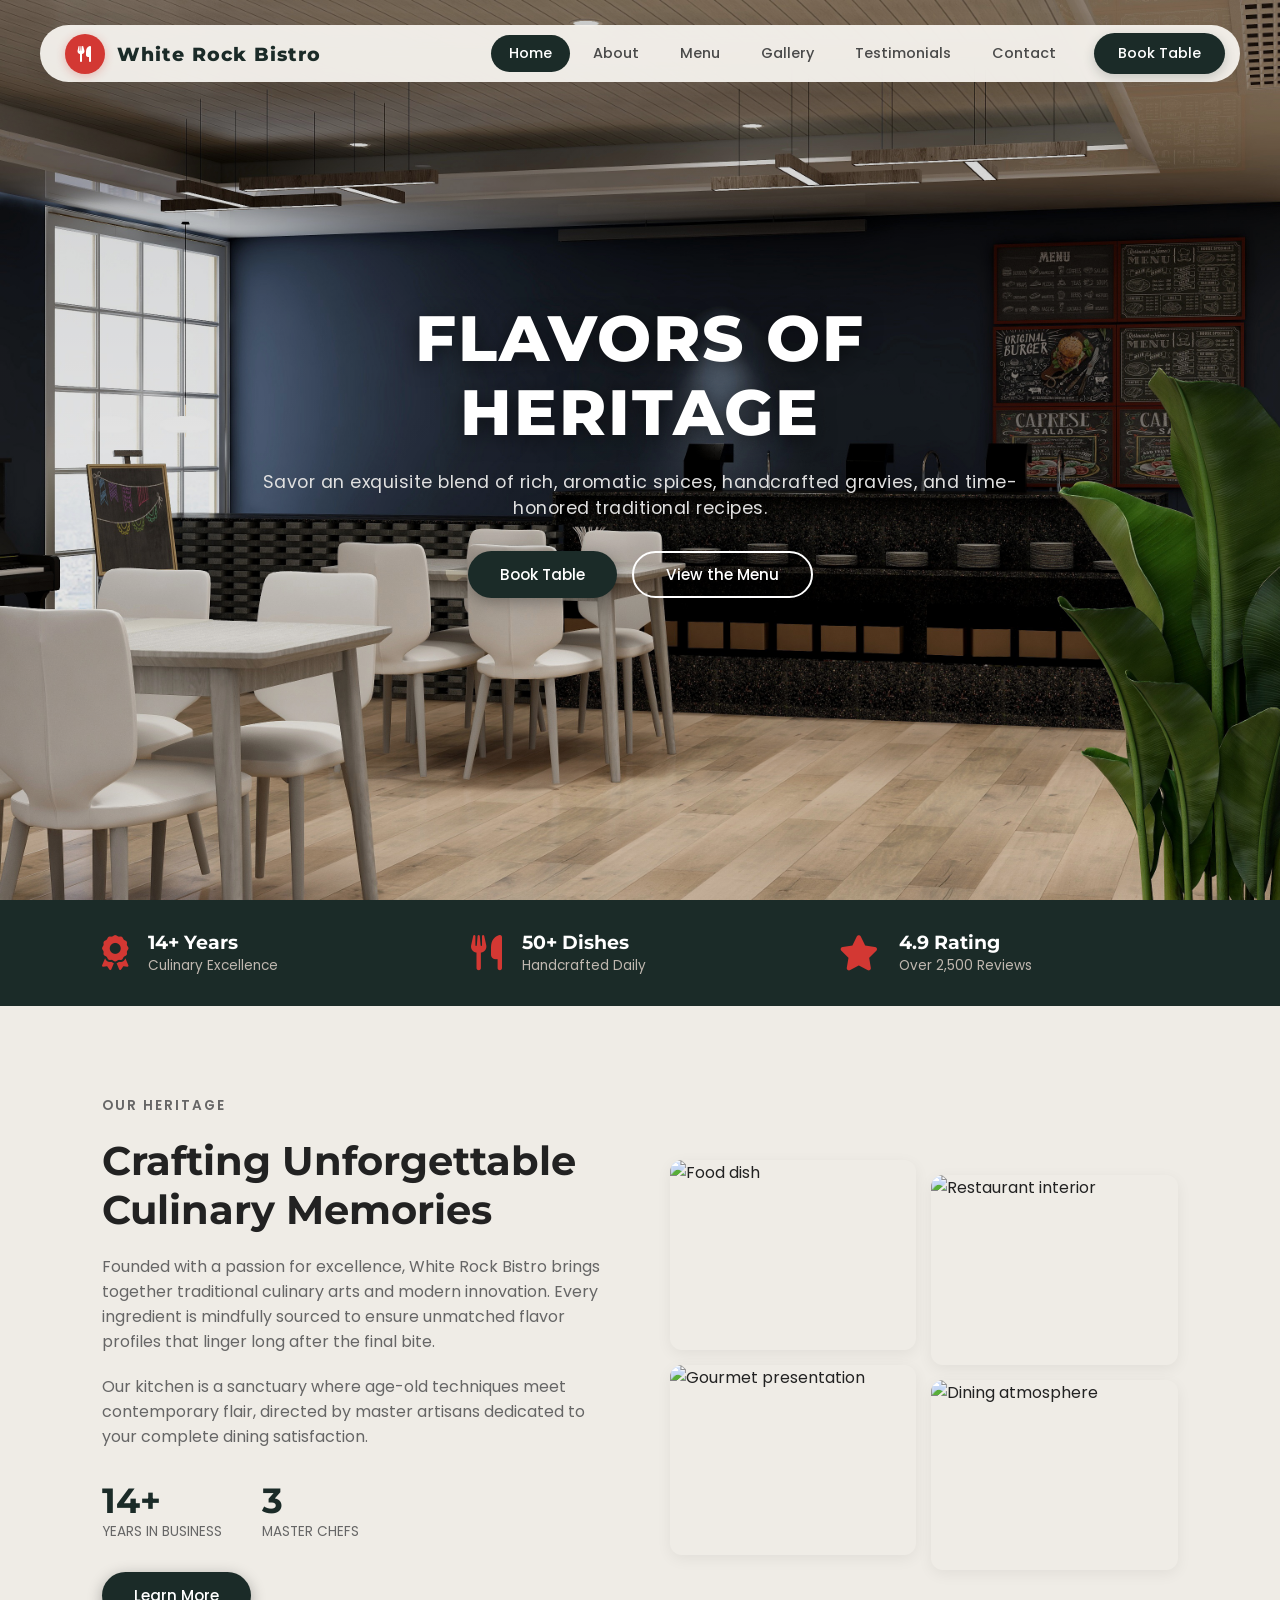
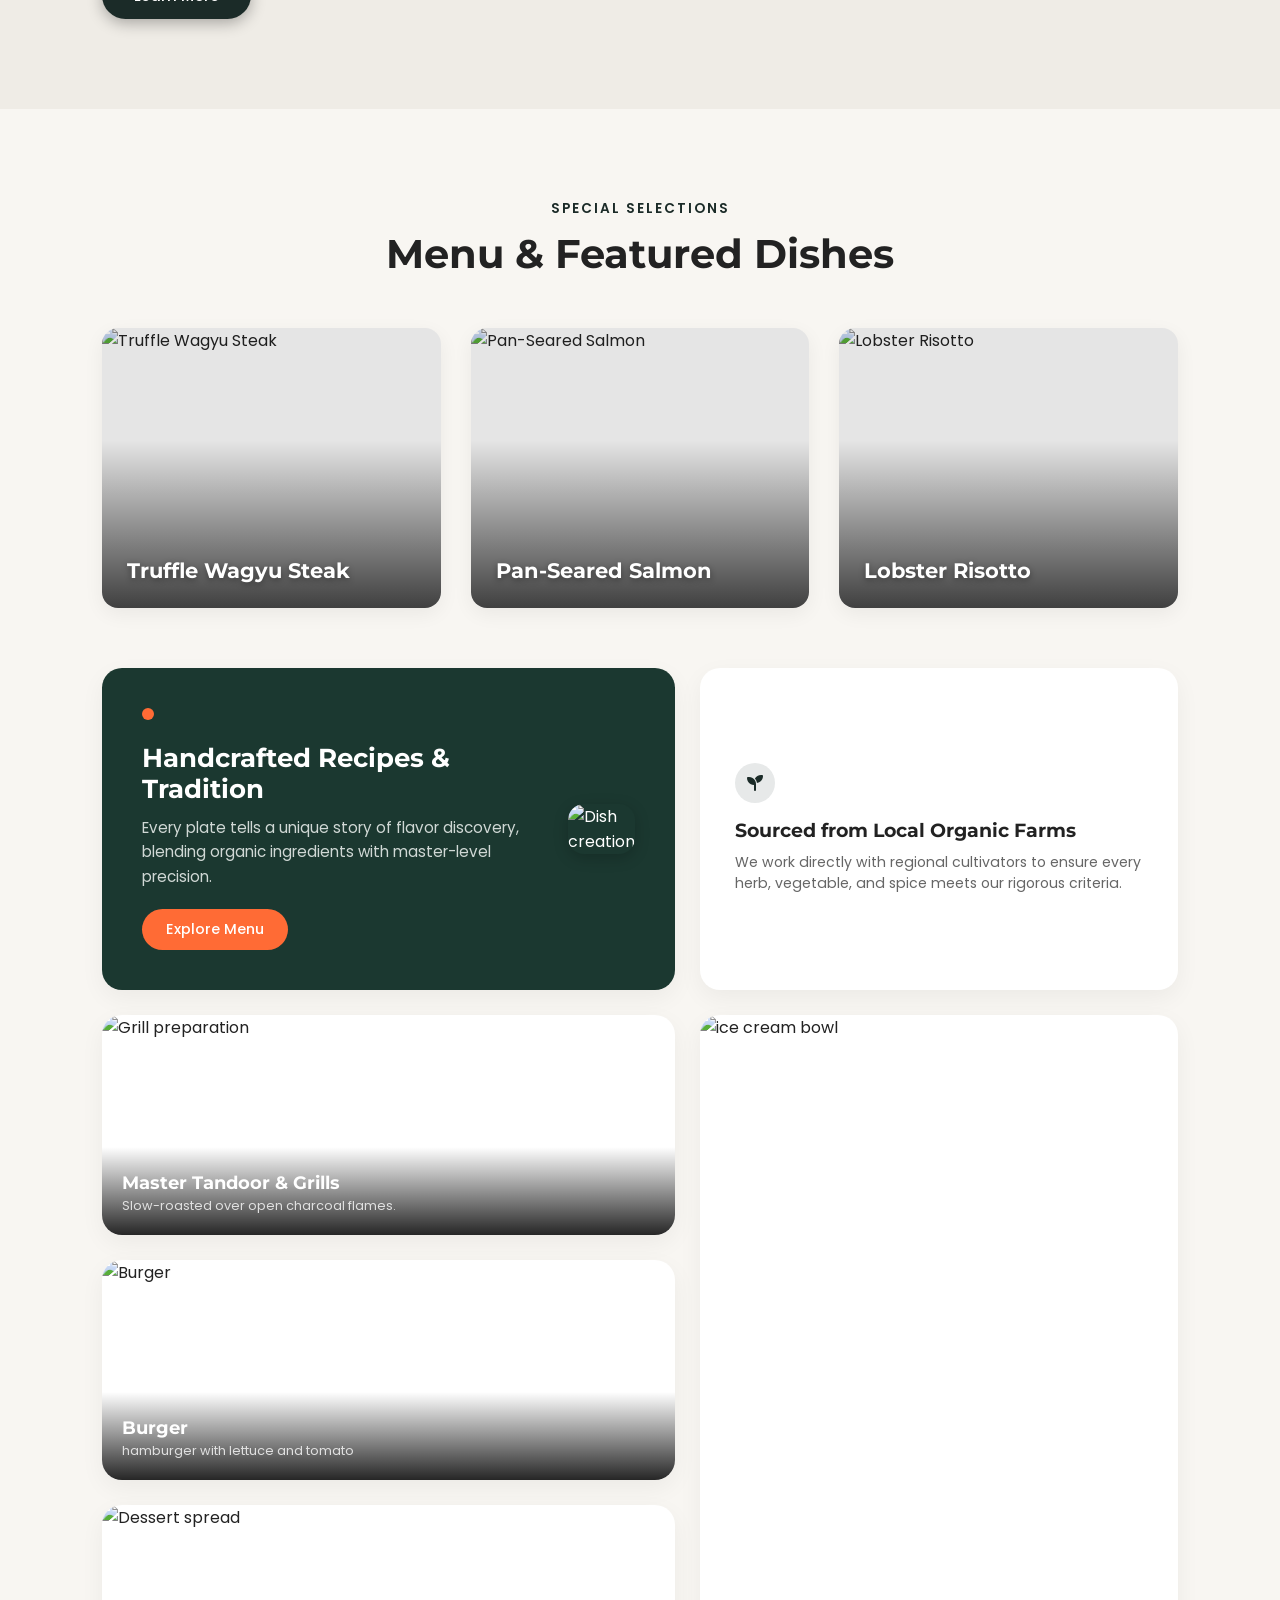
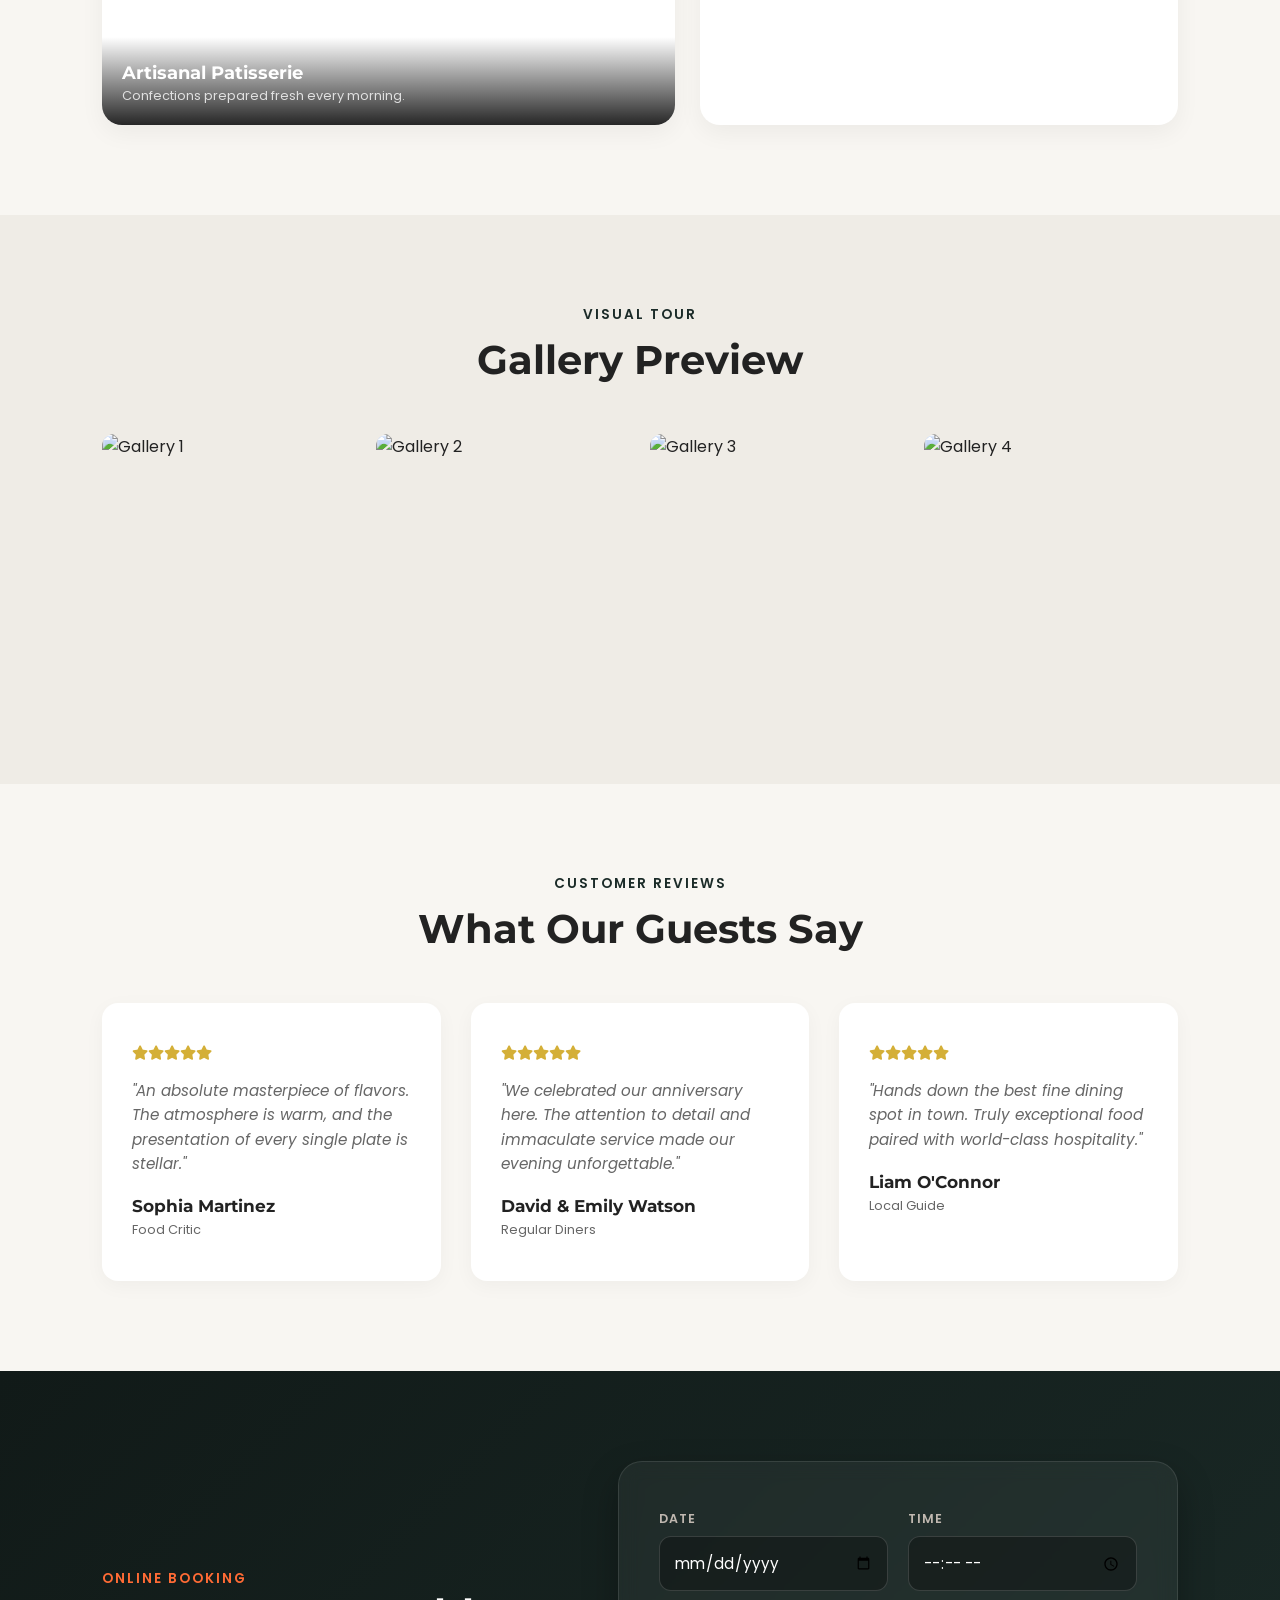
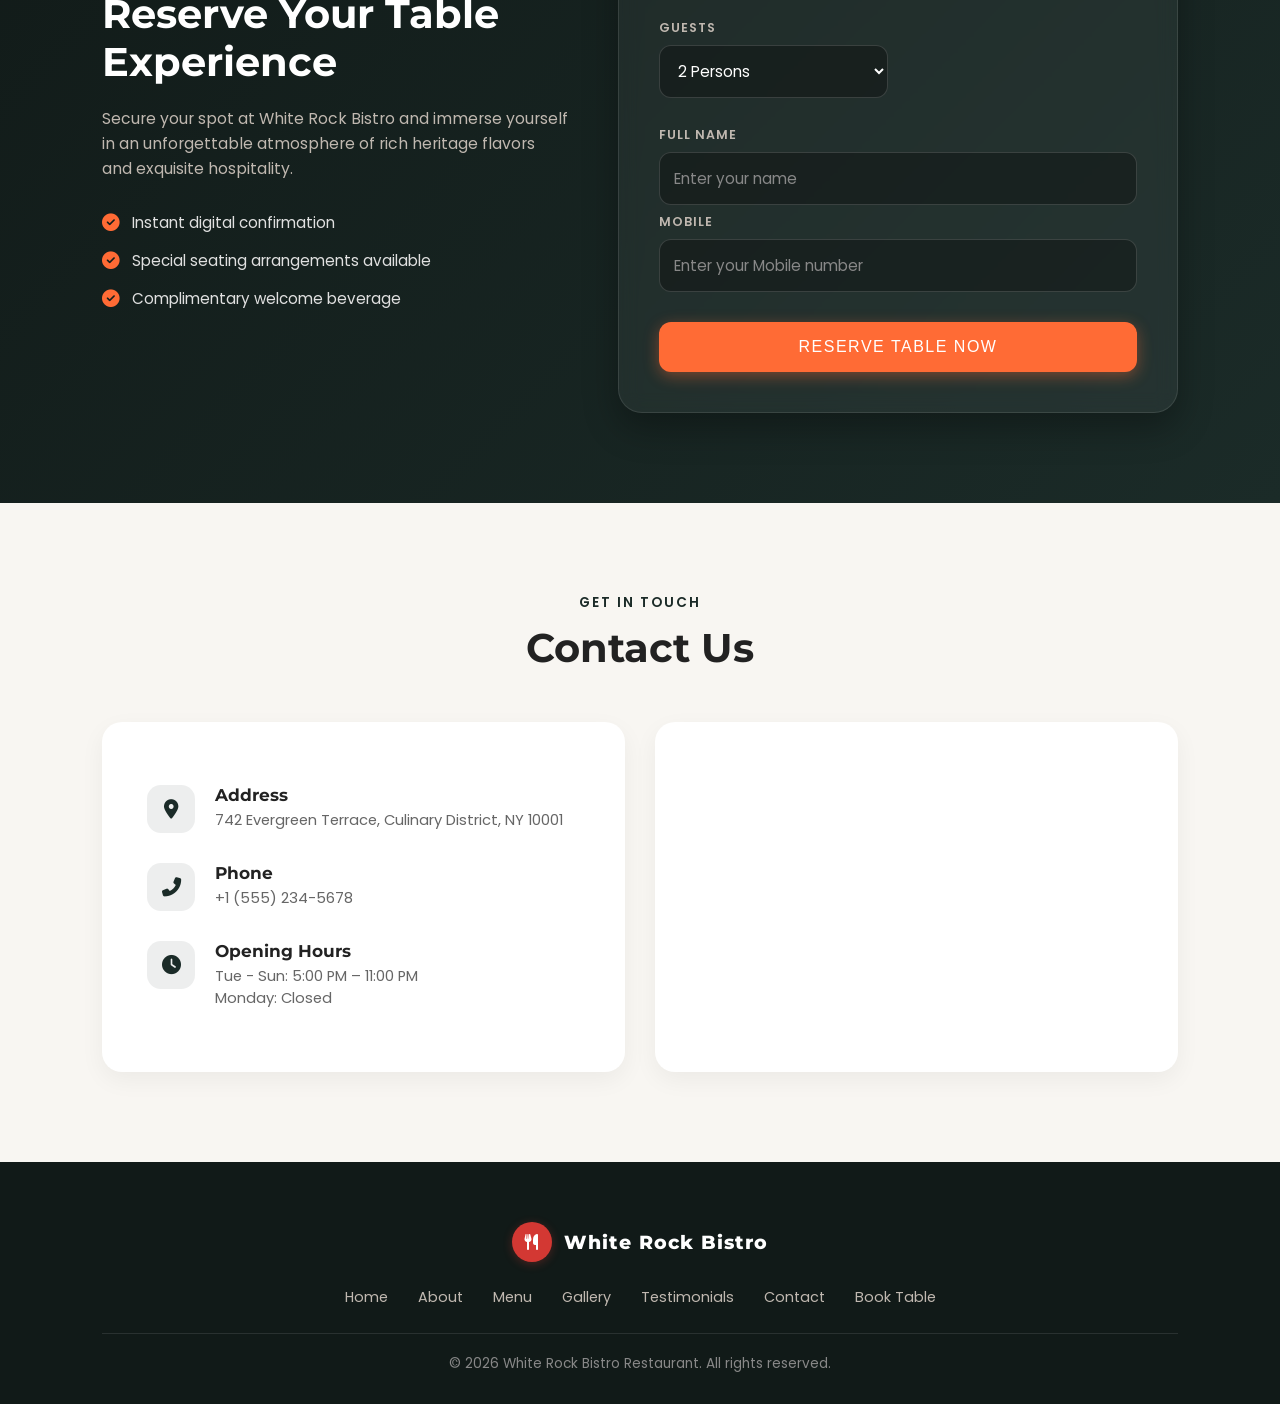
==== commit a196c5fe: "name commit" ====
--- a/index.html
+++ b/index.html
@@ -21,7 +21,7 @@
                     <div class="logo-circle">
                         <i class="fas fa-utensils"></i>
                     </div>
-                    <span class="logo-text">Sample</span>
+                    <span class="logo-text">White Rock Bistro</span>
                 </a>
             </div>
 
@@ -87,7 +87,7 @@
             <div class="about-content">
                 <p class="sub-tag">Our Heritage</p>
                 <h2>Crafting Unforgettable Culinary Memories</h2>
-                <p>Founded with a passion for excellence, Sample brings together traditional culinary arts and modern innovation. Every ingredient is mindfully sourced to ensure unmatched flavor profiles that linger long after the final bite.</p>
+                <p>Founded with a passion for excellence, White Rock Bistro brings together traditional culinary arts and modern innovation. Every ingredient is mindfully sourced to ensure unmatched flavor profiles that linger long after the final bite.</p>
                 <p>Our kitchen is a sanctuary where age-old techniques meet contemporary flair, directed by master artisans dedicated to your complete dining satisfaction.</p>
                 <div class="about-stats">
                     <div class="stat">
@@ -103,7 +103,7 @@
             </div>
             <div class="about-images-grid">
                 <img src="https://images.unsplash.com/photo-1546069901-ba9599a7e63c?auto=format&fit=crop&w=500&q=80" alt="Food dish">
-                <img src="https://images.unsplash.com/photo-1555396273-367ea4eb4db5?auto=format&fit=crop&w=500&q=80" alt="RestSamplent interior">
+                <img src="https://images.unsplash.com/photo-1555396273-367ea4eb4db5?auto=format&fit=crop&w=500&q=80" alt="Restaurant interior">
                 <img src="https://images.unsplash.com/photo-1578474846511-04ba529f0b88?auto=format&fit=crop&w=500&q=80" alt="Gourmet presentation">
                 <img src="https://images.unsplash.com/photo-1559339352-11d035aa65de?auto=format&fit=crop&w=500&q=80" alt="Dining atmosphere">
             </div>
@@ -252,7 +252,7 @@
             <div class="reservation-info-side">
                 <span class="sub-tag" style="color: var(--accent-orange);">ONLINE BOOKING</span>
                 <h2>Reserve Your Table Experience</h2>
-                <p>Secure your spot at Sample and immerse yourself in an unforgettable atmosphere of rich heritage flavors and exquisite hospitality.</p>
+                <p>Secure your spot at White Rock Bistro and immerse yourself in an unforgettable atmosphere of rich heritage flavors and exquisite hospitality.</p>
                 
                 <div class="reserve-perks">
                     <div class="perk-item">
@@ -349,7 +349,7 @@
                 <div class="logo-circle">
                     <i class="fas fa-utensils"></i>
                 </div>
-                <span class="logo-text" style="color: #fff;">Sample</span>
+                <span class="logo-text" style="color: #fff;">White Rock Bistro</span>
             </a>
             <div class="footer-links">
                 <a href="#home">Home</a>
@@ -360,7 +360,7 @@
                 <a href="#contact">Contact</a>
                 <a href="#reserve">Book Table</a>
             </div>
-            <p class="copyright">&copy; 2026 Sample RestSamplent. All rights reserved.</p>
+            <p class="copyright">&copy; 2026 White Rock Bistro Restaurant. All rights reserved.</p>
         </div>
     </footer>
 
--- a/style.css
+++ b/style.css
@@ -24,173 +24,173 @@
     color: var(--text-dark);
 }
 
-/* Floating Capsule Navbar */
-.navbar-wrapper {
-    position: absolute;
-    top: 25px;
-    left: 0;
-    width: 100%;
-    z-index: 100;
-    padding: 0 40px;
-}
-
-.nav-container {
-    max-width: 1300px;
-    margin: 0 auto;
-    display: flex;
-    justify-content: space-between;
-    align-items: center;
-    background: rgba(253, 251, 247, 0.9);
-    backdrop-filter: blur(12px);
-    -webkit-backdrop-filter: blur(12px);
-    padding: 8px 15px 8px 25px;
-    border-radius: 50px;
-    box-shadow: 0 4px 20px rgba(0, 0, 0, 0.08);
-}
-
-.nav-left {
-    display: flex;
-    align-items: center;
-}
-
-.nav-right {
-    display: flex;
-    align-items: center;
-    gap: 20px;
-}
-
-.logo-container {
-    display: flex;
-    align-items: center;
-    gap: 12px;
-    text-decoration: none;
-}
-
-.logo-circle {
-    width: 40px;
-    height: 40px;
-    background-color: var(--accent-red);
-    color: white;
-    border-radius: 50%;
-    display: flex;
-    align-items: center;
-    justify-content: center;
-    font-size: 1rem;
-    box-shadow: 0 2px 10px rgba(211, 56, 51, 0.3);
-}
-
-.logo-text {
-    font-family: var(--font-heading);
-    font-size: 1.2rem;
-    font-weight: 800;
-    color: var(--dark-pill);
-    letter-spacing: 1px;
-}
-
-.nav-links {
-    display: flex;
-    align-items: center;
-    gap: 5px;
-}
-
-.nav-link {
-    color: #4A4A4A;
-    text-decoration: none;
-    font-size: 0.9rem;
-    font-weight: 500;
-    padding: 8px 18px;
-    border-radius: 30px;
-    transition: all 0.3s ease;
-}
-
-.nav-link.active, .nav-link:hover {
-    background-color: var(--dark-pill);
-    color: var(--text-main);
-}
-
-.mobile-book-btn {
-    display: none;
-}
-
-.btn-book {
-    background-color: var(--dark-pill);
-    color: white;
-    padding: 10px 24px;
-    border-radius: 30px;
-    font-size: 0.9rem;
-    font-weight: 500;
-    text-decoration: none;
-    transition: all 0.3s ease;
-    box-shadow: 0 4px 12px rgba(27, 43, 40, 0.2);
-}
-
-.btn-book:hover {
-    background-color: #2b423e;
-    transform: translateY(-1px);
-}
-
-.hamburger {
-    display: none;
-    font-size: 1.2rem;
-    cursor: pointer;
-    color: var(--dark-pill);
-    padding: 10px;
-}
-
-/* Hero Section */
-.hero {
-    position: relative;
-    width: 100%;
-    height: 100vh;
-    background: linear-gradient(rgba(0, 0, 0, 0.186), rgba(0, 0, 0, 0.038)), 
-                url('./asset/vecteezy_3d-render-minimalist-restaurant-or-coffee-shop-for-company_5382912.jpg') no-repeat center center/cover;
-    display: flex;
-    align-items: center;
-    justify-content: center;
-    text-align: center;
-    padding: 0 20px;
-}
-
-.hero-content {
-    max-width: 800px;
-}
-
-.hero h1 {
-    font-family: var(--font-heading);
-    font-size: 4rem;
-    font-weight: 800;
-    color: #FFFFFF;
-    line-height: 1.15;
-    letter-spacing: 2px;
-    margin-bottom: 20px;
-    text-shadow: 0 4px 20px rgba(0, 0, 0, 0.5);
-}
-
-.hero p {
-    font-size: 1.1rem;
-    color: #E0E0E0;
-    margin-bottom: 30px;
-    letter-spacing: 0.5px;
-}
-
-.hero-buttons {
-    display: flex;
-    justify-content: center;
-    gap: 15px;
-}
-
-.hero-btn {
-    display: inline-block;
-    background-color: var(--dark-pill);
-    color: #FFFFFF;
-    padding: 12px 32px;
-    border-radius: 30px;
-    font-size: 0.95rem;
-    font-weight: 500;
-    text-decoration: none;
-    transition: transform 0.3s ease, background-color 0.3s ease;
-    box-shadow: 0 4px 15px rgba(0,0,0,0.3);
-}
+    /* Floating Capsule Navbar */
+    .navbar-wrapper {
+        position: absolute;
+        top: 25px;
+        left: 0;
+        width: 100%;
+        z-index: 100;
+        padding: 0 40px;
+    }
+
+    .nav-container {
+        max-width: 1300px;
+        margin: 0 auto;
+        display: flex;
+        justify-content: space-between;
+        align-items: center;
+        background: rgba(253, 251, 247, 0.9);
+        backdrop-filter: blur(12px);
+        -webkit-backdrop-filter: blur(12px);
+        padding: 8px 15px 8px 25px;
+        border-radius: 50px;
+        box-shadow: 0 4px 20px rgba(0, 0, 0, 0.08);
+    }
+
+    .nav-left {
+        display: flex;
+        align-items: center;
+    }
+
+    .nav-right {
+        display: flex;
+        align-items: center;
+        gap: 20px;
+    }
+
+    .logo-container {
+        display: flex;
+        align-items: center;
+        gap: 12px;
+        text-decoration: none;
+    }
+
+    .logo-circle {
+        width: 40px;
+        height: 40px;
+        background-color: var(--accent-red);
+        color: white;
+        border-radius: 50%;
+        display: flex;
+        align-items: center;
+        justify-content: center;
+        font-size: 1rem;
+        box-shadow: 0 2px 10px rgba(211, 56, 51, 0.3);
+    }
+
+    .logo-text {
+        font-family: var(--font-heading);
+        font-size: 1.2rem;
+        font-weight: 800;
+        color: var(--dark-pill);
+        letter-spacing: 1px;
+    }
+
+    .nav-links {
+        display: flex;
+        align-items: center;
+        gap: 5px;
+    }
+
+    .nav-link {
+        color: #4A4A4A;
+        text-decoration: none;
+        font-size: 0.9rem;
+        font-weight: 500;
+        padding: 8px 18px;
+        border-radius: 30px;
+        transition: all 0.3s ease;
+    }
+
+    .nav-link.active, .nav-link:hover {
+        background-color: var(--dark-pill);
+        color: var(--text-main);
+    }
+
+    .mobile-book-btn {
+        display: none;
+    }
+
+    .btn-book {
+        background-color: var(--dark-pill);
+        color: white;
+        padding: 10px 24px;
+        border-radius: 30px;
+        font-size: 0.9rem;
+        font-weight: 500;
+        text-decoration: none;
+        transition: all 0.3s ease;
+        box-shadow: 0 4px 12px rgba(27, 43, 40, 0.2);
+    }
+
+    .btn-book:hover {
+        background-color: #2b423e;
+        transform: translateY(-1px);
+    }
+
+    .hamburger {
+        display: none;
+        font-size: 1.2rem;
+        cursor: pointer;
+        color: var(--dark-pill);
+        padding: 10px;
+    }
+
+    /* Hero Section */
+    .hero {
+        position: relative;
+        width: 100%;
+        height: 100vh;
+        background: linear-gradient(rgba(0, 0, 0, 0.186), rgba(0, 0, 0, 0.038)), 
+                    url('./asset/vecteezy_3d-render-minimalist-restaurant-or-coffee-shop-for-company_5382912.jpg') no-repeat center center/cover;
+        display: flex;
+        align-items: center;
+        justify-content: center;
+        text-align: center;
+        padding: 0 20px;
+    }
+
+    .hero-content {
+        max-width: 800px;
+    }
+
+    .hero h1 {
+        font-family: var(--font-heading);
+        font-size: 4rem;
+        font-weight: 800;
+        color: #FFFFFF;
+        line-height: 1.15;
+        letter-spacing: 2px;
+        margin-bottom: 20px;
+        text-shadow: 0 4px 20px rgba(0, 0, 0, 0.5);
+    }
+
+    .hero p {
+        font-size: 1.1rem;
+        color: #E0E0E0;
+        margin-bottom: 30px;
+        letter-spacing: 0.5px;
+    }
+
+    .hero-buttons {
+        display: flex;
+        justify-content: center;
+        gap: 15px;
+    }
+
+    .hero-btn {
+        display: inline-block;
+        background-color: var(--dark-pill);
+        color: #FFFFFF;
+        padding: 12px 32px;
+        border-radius: 30px;
+        font-size: 0.95rem;
+        font-weight: 500;
+        text-decoration: none;
+        transition: transform 0.3s ease, background-color 0.3s ease;
+        box-shadow: 0 4px 15px rgba(0,0,0,0.3);
+    }
 
 .hero-btn:hover {
     transform: translateY(-2px);
@@ -695,6 +695,7 @@
 }
 
 /* Reserve a Table */
+/* Redesigned Reserve Table Section */
 /* Redesigned Reserve Table Section */
 .reserve-section-custom {
     background: linear-gradient(135deg, #111A18 0%, #1B2B28 100%);
@@ -792,6 +793,7 @@
     font-family: inherit;
     font-size: 0.95rem;
     transition: all 0.3s ease;
+    width: 100%;
 }
 
 .form-group input::placeholder {
@@ -826,6 +828,7 @@
     letter-spacing: 1.5px;
     margin-top: 10px;
     box-shadow: 0 4px 15px rgba(255, 107, 53, 0.4);
+    width: 100%;
 }
 
 .submit-btn:hover {
@@ -846,17 +849,178 @@
     font-weight: 600;
 }
 
-/* Responsive adjustment */
+
+/* Contact Section Styling */
+.contact-card-wrapper {
+    display: grid;
+    grid-template-columns: 1fr 1fr;
+    gap: 30px;
+    max-width: 1100px;
+    margin: 0 auto;
+}
+
+.contact-info-card {
+    background: #FFFFFF;
+    padding: 45px;
+    border-radius: 20px;
+    box-shadow: 0 8px 25px rgba(0, 0, 0, 0.05);
+    display: flex;
+    flex-direction: column;
+    justify-content: center;
+    gap: 30px;
+}
+
+.contact-info-item {
+    display: flex;
+    align-items: flex-start;
+    gap: 20px;
+}
+
+.contact-icon-box {
+    width: 48px;
+    height: 48px;
+    background-color: rgba(27, 43, 40, 0.08);
+    color: var(--dark-pill);
+    border-radius: 14px;
+    display: flex;
+    align-items: center;
+    justify-content: center;
+    font-size: 1.2rem;
+    flex-shrink: 0;
+}
+
+.contact-info-item h4 {
+    font-family: var(--font-heading);
+    font-size: 1.05rem;
+    color: var(--text-dark);
+    margin-bottom: 4px;
+}
+
+.contact-info-item p {
+    color: var(--text-muted);
+    font-size: 0.92rem;
+    line-height: 1.5;
+}
+
+.contact-map-card {
+    border-radius: 20px;
+    overflow: hidden;
+    box-shadow: 0 8px 25px rgba(0, 0, 0, 0.05);
+    min-height: 350px;
+    background: #FFFFFF;
+}
+
+.contact-map-card iframe {
+    width: 100%;
+    height: 100%;
+    border: 0;
+    display: block;
+}
+
 @media (max-width: 992px) {
+    .contact-card-wrapper {
+        grid-template-columns: 1fr;
+    }
+}
+
+/* Footer */
+.footer {
+    background-color: #111A18;
+    color: #FFFFFF;
+    padding: 60px 8% 30px;
+    text-align: center;
+}
+
+.footer-content {
+    display: flex;
+    flex-direction: column;
+    align-items: center;
+    gap: 25px;
+}
+
+.footer-links {
+    display: flex;
+    gap: 30px;
+    flex-wrap: wrap;
+    justify-content: center;
+}
+
+.footer-links a {
+    color: #C0B8B0;
+    font-size: 0.9rem;
+    text-decoration: none;
+    transition: color 0.3s ease;
+}
+
+.footer-links a:hover {
+    color: #FFFFFF;
+}
+
+.copyright {
+    color: #888888;
+    font-size: 0.85rem;
+    border-top: 1px solid rgba(255, 255, 255, 0.1);
+    padding-top: 20px;
+    width: 100%;
+}
+
+/* Responsive Design & Mobile Optimizations */
+@media (max-width: 992px) {
+    .about-grid {
+        grid-template-columns: 1fr;
+    }
+
+    .gallery-grid {
+        grid-template-columns: repeat(2, 1fr);
+    }
+
+    .hero h1 {
+        font-size: 2.8rem;
+    }
+
+    .hero-buttons {
+        flex-direction: column;
+        gap: 10px;
+    }
+
+    /* Fully stack the reservation section on tablets/mobiles */
     .reservation-wrapper {
         grid-template-columns: 1fr;
-        gap: 40px;
-    }
+        gap: 30px;
+    }
+
+    .reservation-form-box {
+        padding: 25px 20px;
+    }
+
     .reservation-form {
         grid-template-columns: 1fr;
-    }
-}
-
+        gap: 15px;
+    }
+    
+    .form-group:nth-child(4) {
+        grid-column: auto;
+    }
+
+    .reservation-info-side h2 {
+        font-size: 2rem;
+    }
+}
+
+/* Extra small devices / Mobile phones adjustment */
+@media (max-width: 480px) {
+    .reservation-form-box {
+        padding: 20px 15px;
+    }
+    
+    .reservation-info-side h2 {
+        font-size: 1.7rem;
+    }
+
+    .hero h1 {
+        font-size: 2.2rem;
+    }
+}
 
 /* Contact Section Styling */
 .contact-card-wrapper {
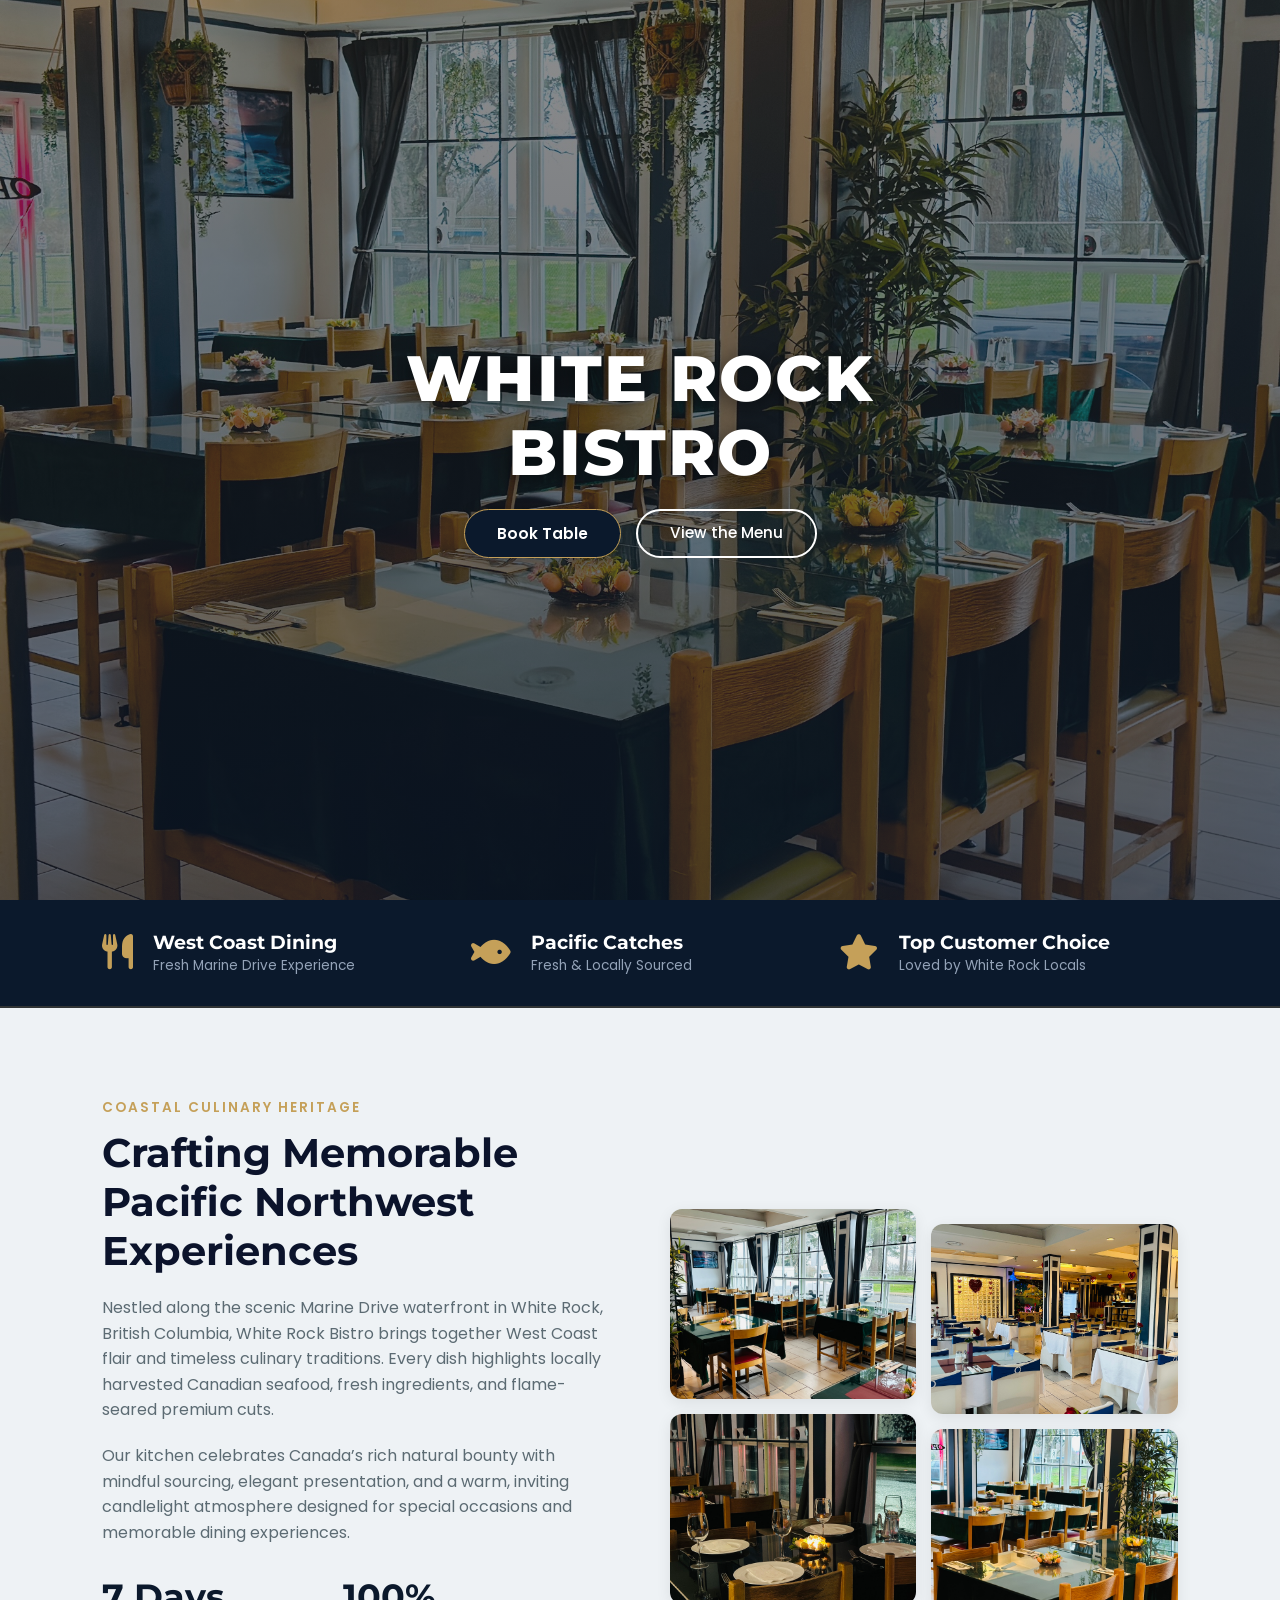
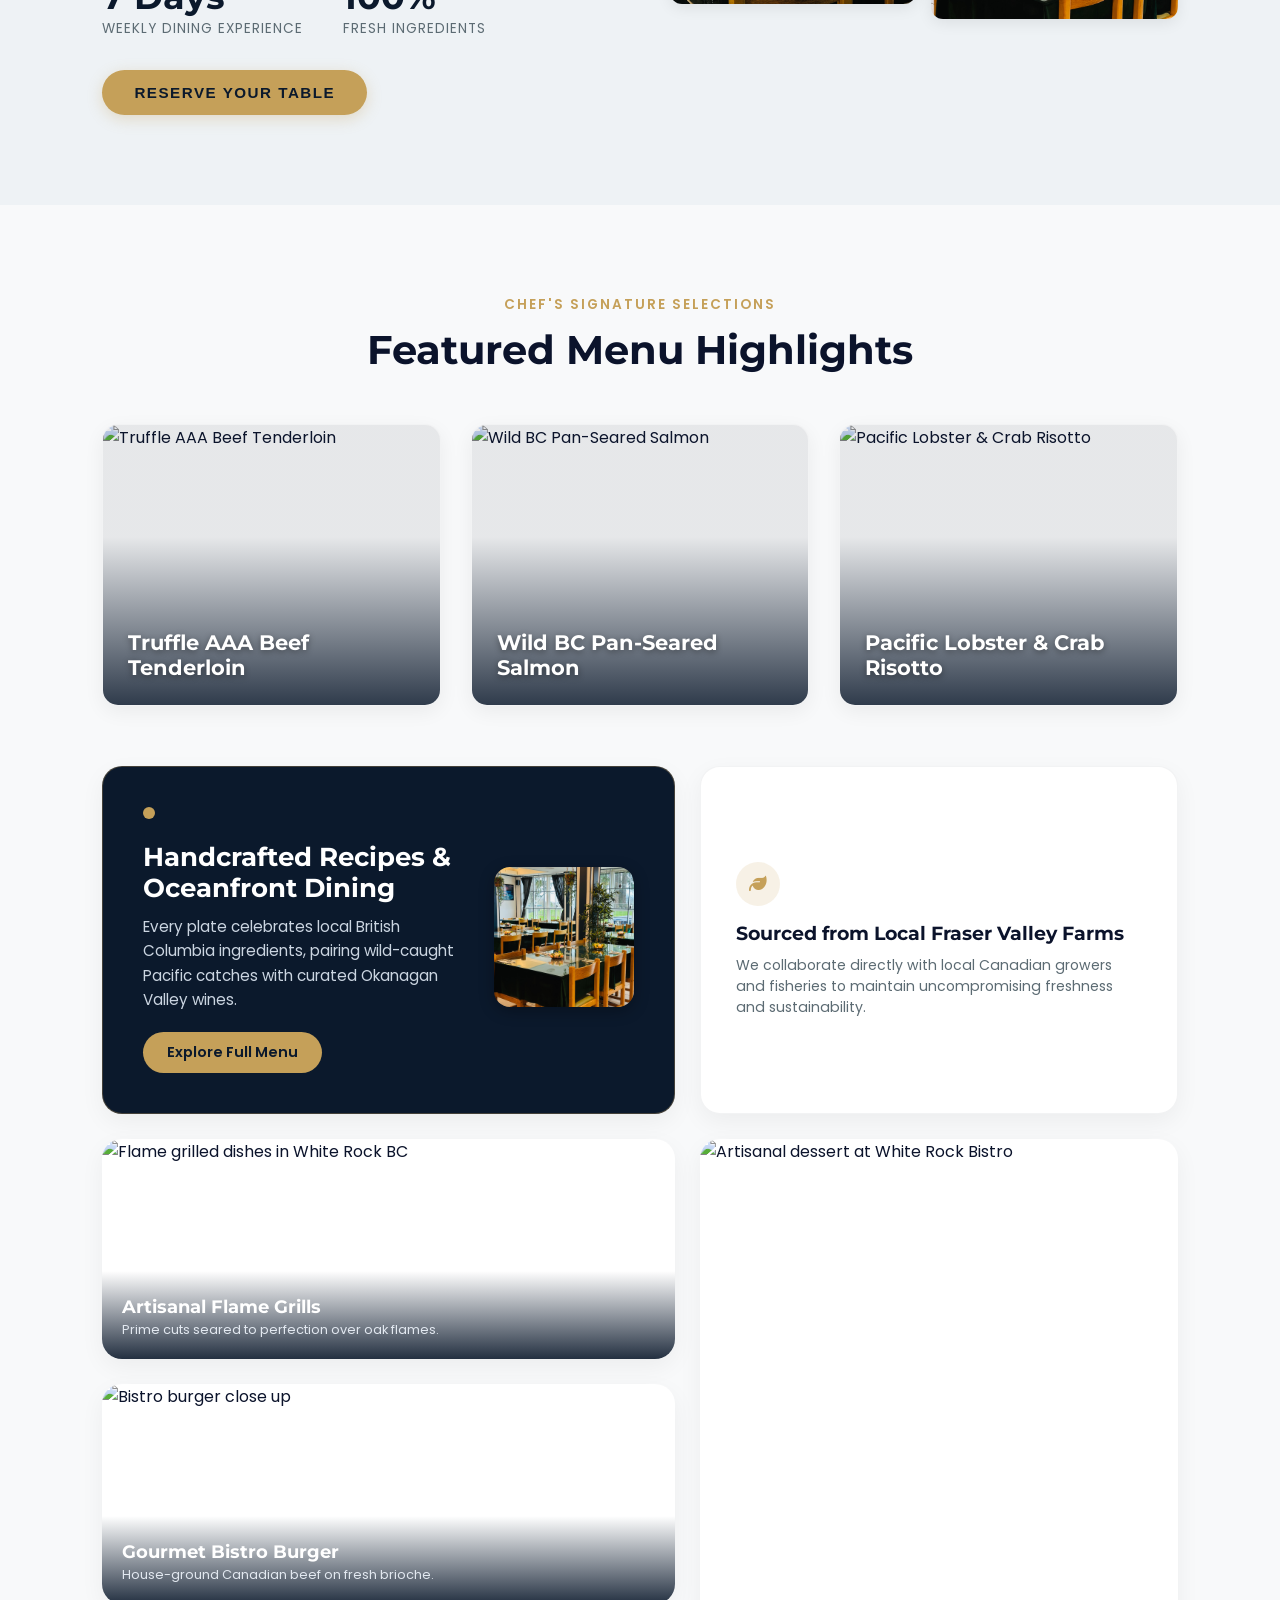
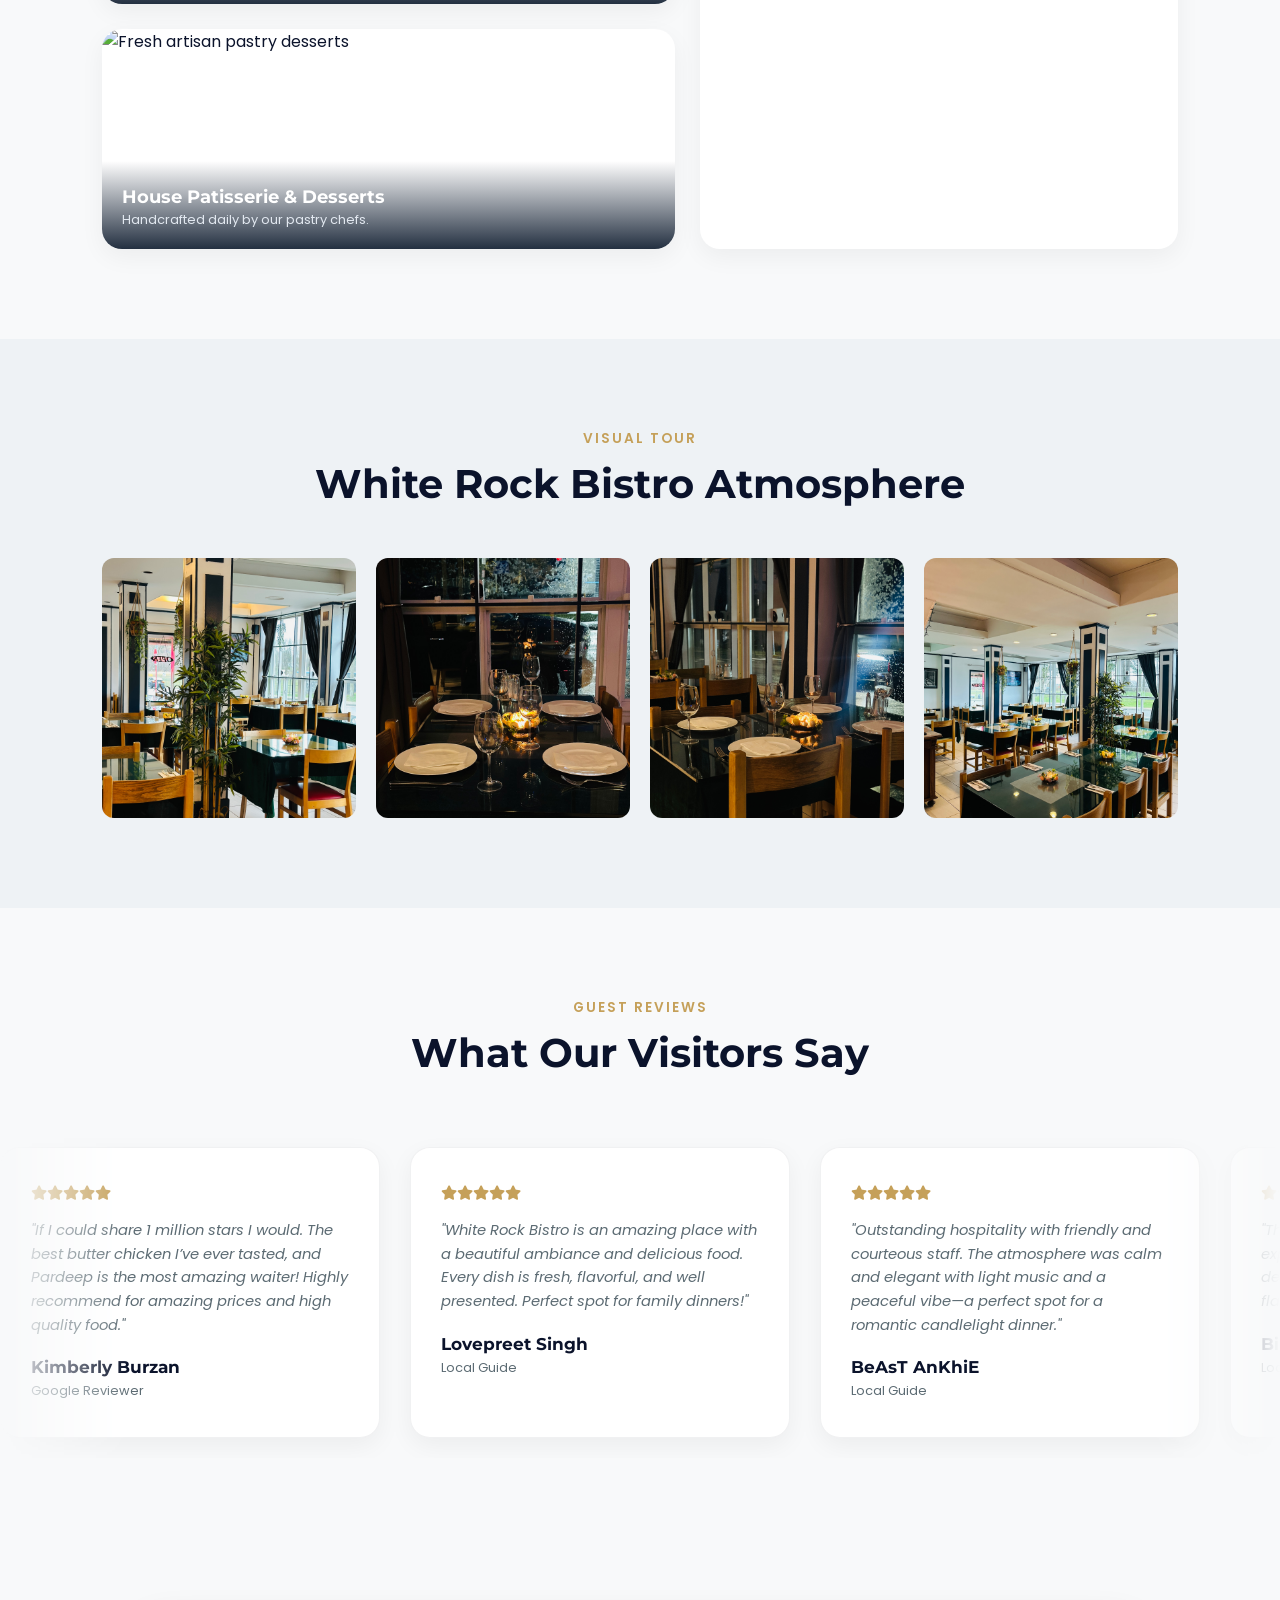
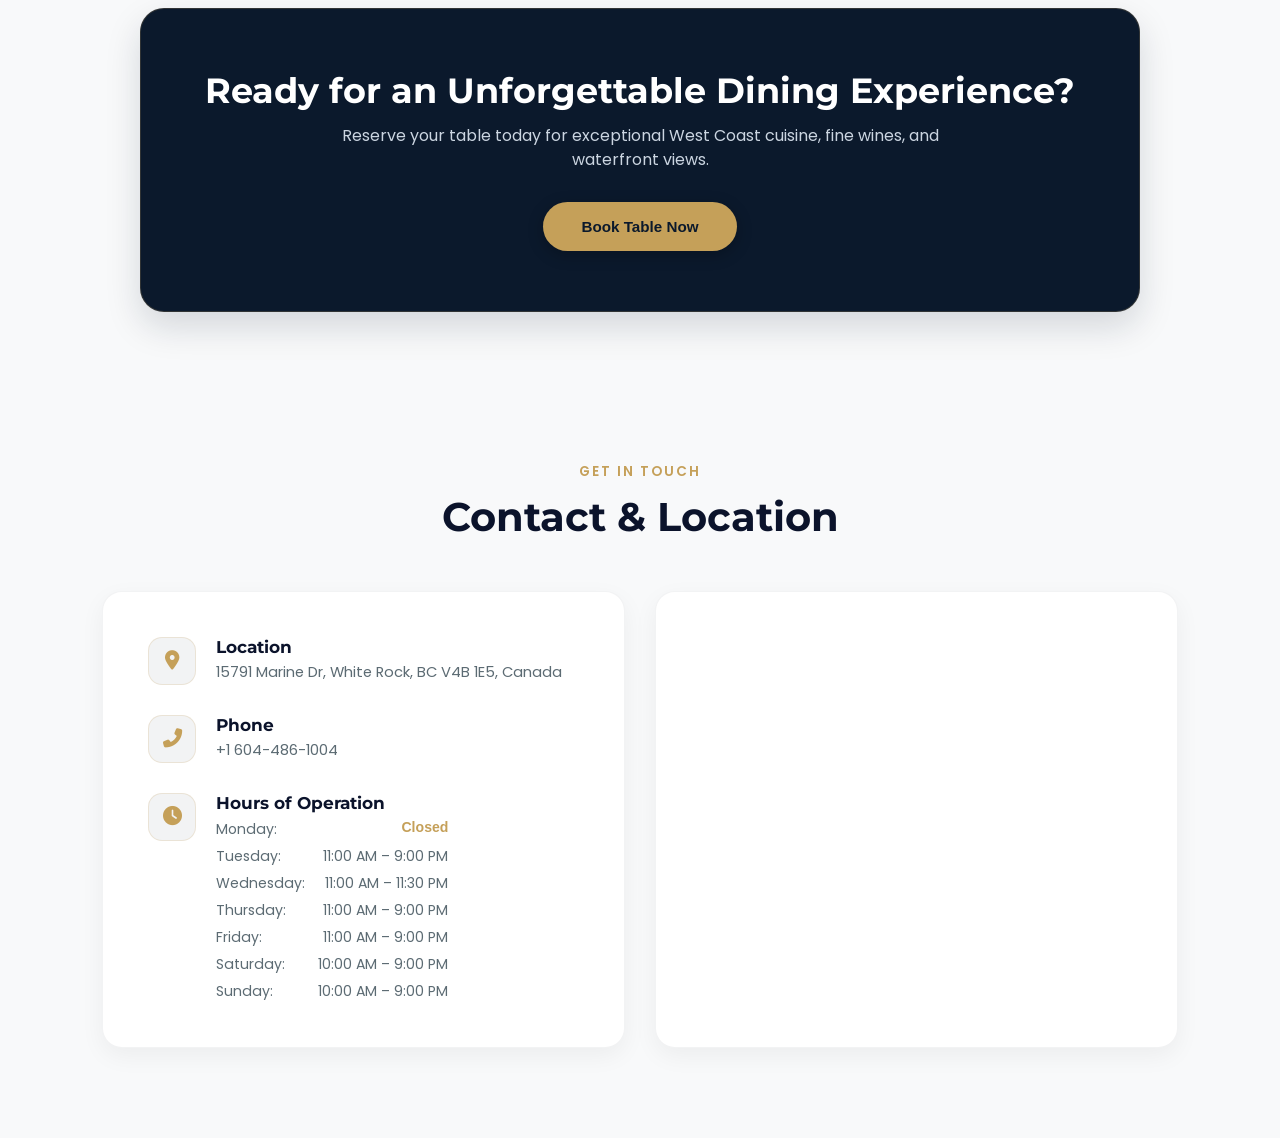
==== commit 886e15d0: "major commit" ====
--- a/index.html
+++ b/index.html
@@ -3,366 +3,369 @@
 <head>
     <meta charset="UTF-8">
     <meta name="viewport" content="width=device-width, initial-scale=1.0">
-    <title>Sample | Fine Dining Experience</title>
+    
+    <!-- Primary SEO Meta Tags -->
+    <title>White Rock Bistro | Fine Dining & Coastal Cuisine in White Rock, BC</title>
+ 
+
     <!-- Google Fonts -->
     <link href="https://fonts.googleapis.com/css2?family=Montserrat:wght@700;800&family=Poppins:wght@400;500;600&display=swap" rel="stylesheet">
     <!-- FontAwesome for Icons -->
     <link rel="stylesheet" href="https://cdnjs.cloudflare.com/ajax/libs/font-awesome/6.4.0/css/all.min.css">
+    
     <!-- External CSS -->
-    <link rel="stylesheet" href="style.css">
+    <link rel="stylesheet" href="./css/global.css">
+    <link rel="stylesheet" href="./css/navbar.css">
+    <link rel="stylesheet" href="./css/home.css">
+    <link rel="stylesheet" href="./css/footer.css">
+
+  
 </head>
 <body>
 
-    <!-- 1. Floating Capsule Navbar -->
-    <header class="navbar-wrapper">
-        <div class="nav-container">
-            <div class="nav-left">
-                <a href="#home" class="logo-container">
-                    <div class="logo-circle">
-                        <i class="fas fa-utensils"></i>
-                    </div>
-                    <span class="logo-text">White Rock Bistro</span>
-                </a>
-            </div>
-
-            <div class="nav-right">
-                <nav class="nav-links" id="navLinks">
-                    <a href="#home" class="nav-link active">Home</a>
-                    <a href="#about" class="nav-link">About</a>
-                    <a href="#menu" class="nav-link">Menu</a>
-                    <a href="#gallery" class="nav-link">Gallery</a>
-                    <a href="#testimonials" class="nav-link">Testimonials</a>
-                    <a href="#contact" class="nav-link">Contact</a>
-                    <a href="#reserve" class="nav-link mobile-book-btn">Book Table</a>
-                </nav>
-                <a href="#reserve" class="btn-book">Book Table</a>
-            </div>
-
-            <div class="hamburger" id="hamburger">
-                <i class="fas fa-bars"></i>
-            </div>
-        </div>
-    </header>
+    <!-- 1. Navigation Bar (Injected via navbar.html or template engine) -->
+    <div id="navbar-placeholder"></div>
 
     <!-- 2. Home Section (Hero Banner) -->
     <section class="hero" id="home">
         <div class="hero-content">
-            <h1>FLAVORS OF<br>HERITAGE</h1>
-            <p>Savor an exquisite blend of rich, aromatic spices, handcrafted gravies, and time-honored traditional recipes.</p>
+            <h1>WHITE ROCK<br>BISTRO</h1>
+            <!-- <p>Savor coastal Canadian fine dining featuring fresh Pacific seafood, prime cuts,<br> and time-honored culinary traditions overlooking Semiahmoo Bay.</p> -->
             <div class="hero-buttons">
-                <a href="#reserve" class="hero-btn">Book Table</a>
-                <a href="#menu" class="hero-btn-outline">View the Menu</a>
+                <a href="./contact.html#reserve" class="hero-btn">Book Table</a>
+                <a href="./menu.html" class="hero-btn-outline">View the Menu</a>
             </div>
         </div>
     </section>
 
     <!-- Quick Info / Stats Bar -->
-    <div class="info-bar">
-        <div class="info-item">
-            <i class="fas fa-award"></i>
-            <div>
-                <h4>14+ Years</h4>
-                <p>Culinary Excellence</p>
-            </div>
-        </div>
-        <div class="info-item">
+<div class="info-bar">
+    <div class="info-item">
+        <div class="info-icon">
             <i class="fas fa-utensils"></i>
-            <div>
-                <h4>50+ Dishes</h4>
-                <p>Handcrafted Daily</p>
-            </div>
-        </div>
-        <div class="info-item">
+        </div>
+        <div>
+            <h4>West Coast Dining</h4>
+            <p>Fresh Marine Drive Experience</p>
+        </div>
+    </div>
+    <div class="info-item">
+        <div class="info-icon">
+            <i class="fas fa-fish"></i>
+        </div>
+        <div>
+            <h4>Pacific Catches</h4>
+            <p>Fresh & Locally Sourced</p>
+        </div>
+    </div>
+    <div class="info-item">
+        <div class="info-icon">
             <i class="fas fa-star"></i>
-            <div>
-                <h4>4.9 Rating</h4>
-                <p>Over 2,500 Reviews</p>
-            </div>
-        </div>
-    </div>
-
-    <!-- 3. About Section -->
-    <section class="section-container bg-alt" id="about">
-        <div class="about-grid">
-            <div class="about-content">
-                <p class="sub-tag">Our Heritage</p>
-                <h2>Crafting Unforgettable Culinary Memories</h2>
-                <p>Founded with a passion for excellence, White Rock Bistro brings together traditional culinary arts and modern innovation. Every ingredient is mindfully sourced to ensure unmatched flavor profiles that linger long after the final bite.</p>
-                <p>Our kitchen is a sanctuary where age-old techniques meet contemporary flair, directed by master artisans dedicated to your complete dining satisfaction.</p>
-                <div class="about-stats">
-                    <div class="stat">
-                        <h4>14+</h4>
-                        <p>Years in Business</p>
-                    </div>
-                    <div class="stat">
-                        <h4>3</h4>
-                        <p>Master Chefs</p>
-                    </div>
-                </div>
-                <a href="#reserve" class="hero-btn">Learn More</a>
-            </div>
-            <div class="about-images-grid">
-                <img src="https://images.unsplash.com/photo-1546069901-ba9599a7e63c?auto=format&fit=crop&w=500&q=80" alt="Food dish">
-                <img src="https://images.unsplash.com/photo-1555396273-367ea4eb4db5?auto=format&fit=crop&w=500&q=80" alt="Restaurant interior">
-                <img src="https://images.unsplash.com/photo-1578474846511-04ba529f0b88?auto=format&fit=crop&w=500&q=80" alt="Gourmet presentation">
-                <img src="https://images.unsplash.com/photo-1559339352-11d035aa65de?auto=format&fit=crop&w=500&q=80" alt="Dining atmosphere">
-            </div>
-        </div>
-    </section>
-
-    <!-- 4. Menu Section (Featured Dishes & Editorial Bento Grid) -->
+        </div>
+        <div>
+            <h4>Top Customer Choice</h4>
+            <p>Loved by White Rock Locals</p>
+        </div>
+    </div>
+</div>
+
+    <!-- About Section -->
+<section class="section-container bg-alt" id="about">
+    <div class="about-grid">
+        <div class="about-content">
+            <span class="sub-tag">Coastal Culinary Heritage</span>
+            <h2>Crafting Memorable Pacific Northwest Experiences</h2>
+            <p>Nestled along the scenic Marine Drive waterfront in White Rock, British Columbia, White Rock Bistro brings together West Coast flair and timeless culinary traditions. Every dish highlights locally harvested Canadian seafood, fresh ingredients, and flame-seared premium cuts.</p>
+            <p>Our kitchen celebrates Canada’s rich natural bounty with mindful sourcing, elegant presentation, and a warm, inviting candlelight atmosphere designed for special occasions and memorable dining experiences.</p>
+            
+            <div class="about-stats">
+                <div class="stat">
+                    <h4>7 Days</h4>
+                    <p>Weekly Dining Experience</p>
+                </div>
+                <div class="stat">
+                    <h4>100%</h4>
+                    <p>Fresh Ingredients</p>
+                </div>
+            </div>
+
+            <a href="./contact.html#reserve" class="cta-book-btn">Reserve Your Table</a>
+        </div>
+
+        <!-- Updated with local asset image paths -->
+        <div class="about-images-grid">
+            <img src="./asset/images/gallery/IMG_6397.JPEG" alt="White Rock Bistro Window View Seating">
+            <img src="./asset/images/gallery/IMG_6240.JPG.jpeg" alt="White Rock Bistro Main Hall and Bar Area">
+            <img src="./asset/images/gallery/IMG_6427.JPEG" alt="White Rock Bistro Candlelight Table Setting">
+            <img src="./asset/images/gallery/IMG_6410.JPEG" alt="White Rock Bistro Dining Room Atmosphere">
+        </div>
+    </div>
+</section>
+
+    <!-- 4. Menu Section -->
     <section class="section-container" id="menu">
         <div class="section-title">
-            <p>Special Selections</p>
-            <h2>Menu & Featured Dishes</h2>
+            <p>Chef's Signature Selections</p>
+            <h2>Featured Menu Highlights</h2>
         </div>
         <div class="uniform-dishes-grid" style="margin-bottom: 60px;">
             <div class="dish-card">
                 <div class="dish-img-wrapper">
-                    <img src="https://images.unsplash.com/photo-1544025162-d76694265947?auto=format&fit=crop&w=600&q=80" alt="Truffle Wagyu Steak">
+                    <img src="https://images.unsplash.com/photo-1544025162-d76694265947?auto=format&fit=crop&w=600&q=80" alt="Truffle AAA Beef Tenderloin">
                     <div class="dish-overlay"></div>
-                    <h3 class="dish-title">Truffle Wagyu Steak</h3>
+                    <h3 class="dish-title">Truffle AAA Beef Tenderloin</h3>
                 </div>
             </div>
             <div class="dish-card">
                 <div class="dish-img-wrapper">
-                    <img src="https://images.unsplash.com/photo-1534422298391-e4f8c172dddb?auto=format&fit=crop&w=600&q=80" alt="Pan-Seared Salmon">
+                    <img src="https://images.unsplash.com/photo-1534422298391-e4f8c172dddb?auto=format&fit=crop&w=600&q=80" alt="Wild BC Pan-Seared Salmon">
                     <div class="dish-overlay"></div>
-                    <h3 class="dish-title">Pan-Seared Salmon</h3>
+                    <h3 class="dish-title">Wild BC Pan-Seared Salmon</h3>
                 </div>
             </div>
             <div class="dish-card">
                 <div class="dish-img-wrapper">
-                    <img src="https://images.unsplash.com/photo-1551183053-bf91a1d81141?auto=format&fit=crop&w=600&q=80" alt="Lobster Risotto">
+                    <img src="https://images.unsplash.com/photo-1551183053-bf91a1d81141?auto=format&fit=crop&w=600&q=80" alt="Pacific Lobster & Crab Risotto">
                     <div class="dish-overlay"></div>
-                    <h3 class="dish-title">Lobster Risotto</h3>
-                </div>
-            </div>
-        </div>
-
-        <!-- Editorial Bento Section -->
+                    <h3 class="dish-title">Pacific Lobster & Crab Risotto</h3>
+                </div>
+            </div>
+        </div>
+
+        <!-- Editorial Bento Showcase Section -->
         <div class="editorial-bento-grid">
             <div class="bento-card green-feature-card">
                 <div class="bento-text-content">
                     <span class="badge-dot"></span>
-                    <h3>Handcrafted Recipes & Tradition</h3>
-                    <p>Every plate tells a unique story of flavor discovery, blending organic ingredients with master-level precision.</p>
-                    <a href="#menu" class="bento-orange-btn">Explore Menu</a>
+                    <h3>Handcrafted Recipes & Oceanfront Dining</h3>
+                    <p>Every plate celebrates local British Columbia ingredients, pairing wild-caught Pacific catches with curated Okanagan Valley wines.</p>
+                    <a href="#menu" class="bento-orange-btn">Explore Full Menu</a>
                 </div>
                 <div class="bento-image-thumbnail">
-                    <img src="https://images.unsplash.com/photo-1555396273-367ea4eb4db5?auto=format&fit=crop&w=500&q=80" alt="Dish creation">
+                    <img src="./asset/images/gallery/IMG_6411.JPEG" alt="White Rock Bistro gourmet plating">
                 </div>
             </div>
 
             <div class="bento-card text-story-card">
-                <div class="card-icon-badge"><i class="fas fa-seedling"></i></div>
-                <h3>Sourced from Local Organic Farms</h3>
-                <p>We work directly with regional cultivators to ensure every herb, vegetable, and spice meets our rigorous criteria.</p>
+                <div class="card-icon-badge"><i class="fas fa-leaf"></i></div>
+                <h3>Sourced from Local Fraser Valley Farms</h3>
+                <p>We collaborate directly with local Canadian growers and fisheries to maintain uncompromising freshness and sustainability.</p>
             </div>
 
             <div class="bento-card medium-recipe-card">
                 <div class="bento-overlay-content">
-                    <h4>Master Tandoor & Grills</h4>
-                    <p>Slow-roasted over open charcoal flames.</p>
-                </div>
-                <img src="https://images.unsplash.com/photo-1578474846511-04ba529f0b88?auto=format&fit=crop&w=500&q=80" alt="Grill preparation">
+                    <h4>Artisanal Flame Grills</h4>
+                    <p>Prime cuts seared to perfection over oak flames.</p>
+                </div>
+                <img src="https://images.unsplash.com/photo-1578474846511-04ba529f0b88?auto=format&fit=crop&w=500&q=80" alt="Flame grilled dishes in White Rock BC">
             </div>
 
             <div class="bento-card tall-photo-card">
-                <img src="https://static.vecteezy.com/system/resources/previews/027/810/847/non_2x/realistic-of-ice-cream-close-up-foodgraphy-ai-generated-free-photo.jpg" alt="ice cream bowl">
+                <img src="https://static.vecteezy.com/system/resources/previews/027/810/847/non_2x/realistic-of-ice-cream-close-up-foodgraphy-ai-generated-free-photo.jpg" alt="Artisanal dessert at White Rock Bistro">
             </div>
 
             <div class="bento-card medium-recipe-card">
                 <div class="bento-overlay-content">
-                    <h4>Burger</h4>
-                    <p>hamburger with lettuce and tomato</p>
-                </div>
-                <img src="https://static.vecteezy.com/system/resources/previews/017/281/942/non_2x/professional-foodgraphy-close-up-of-a-a-hamburger-with-lettuce-and-tomato-on-a-black-backgroun-free-photo.jpg" alt="Burger">
+                    <h4>Gourmet Bistro Burger</h4>
+                    <p>House-ground Canadian beef on fresh brioche.</p>
+                </div>
+                <img src="https://static.vecteezy.com/system/resources/previews/017/281/942/non_2x/professional-foodgraphy-close-up-of-a-a-hamburger-with-lettuce-and-tomato-on-a-black-backgroun-free-photo.jpg" alt="Bistro burger close up">
             </div>
 
             <div class="bento-card medium-recipe-card">
                 <div class="bento-overlay-content">
-                    <h4>Artisanal Patisserie</h4>
-                    <p>Confections prepared fresh every morning.</p>
-                </div>
-                <img src="https://images.unsplash.com/photo-1551183053-bf91a1d81141?auto=format&fit=crop&w=500&q=80" alt="Dessert spread">
+                    <h4>House Patisserie & Desserts</h4>
+                    <p>Handcrafted daily by our pastry chefs.</p>
+                </div>
+                <img src="https://images.unsplash.com/photo-1551183053-bf91a1d81141?auto=format&fit=crop&w=500&q=80" alt="Fresh artisan pastry desserts">
             </div>
         </div>
     </section>
 
     <!-- 5. Gallery Section -->
     <section class="section-container bg-alt" id="gallery">
-        <div class="section-title">
-            <p>Visual Tour</p>
-            <h2>Gallery Preview</h2>
-        </div>
-        <div class="gallery-grid">
-            <div class="gallery-item"><img src="https://images.unsplash.com/photo-1517248135467-4c7edcad34c4?auto=format&fit=crop&w=500&q=80" alt="Gallery 1"></div>
-            <div class="gallery-item"><img src="https://images.unsplash.com/photo-1552566626-52f8b828add9?auto=format&fit=crop&w=500&q=80" alt="Gallery 2"></div>
-            <div class="gallery-item"><img src="https://images.unsplash.com/photo-1544025162-d76694265947?auto=format&fit=crop&w=500&q=80" alt="Gallery 3"></div>
-            <div class="gallery-item"><img src="https://images.unsplash.com/photo-1551183053-bf91a1d81141?auto=format&fit=crop&w=500&q=80" alt="Gallery 4"></div>
-        </div>
-    </section>
+    <div class="section-title">
+        <p class="sub-tag">Visual Tour</p>
+        <h2>White Rock Bistro Atmosphere</h2>
+    </div>
+    <div class="gallery-grid">
+        <div class="gallery-item">
+            <img src="./asset/images/gallery/IMG_6413.JPEG" alt="White Rock Bistro window seating view">
+        </div>
+        <div class="gallery-item">
+            <img src="./asset/images/gallery/IMG_6425.JPEG" alt="Atmospheric candlelight dining setting">
+        </div>
+        <div class="gallery-item">
+            <img src="./asset/images/gallery/IMG_6428.JPEG" alt="White Rock Bistro main hall and bar area">
+        </div>
+        <div class="gallery-item">
+            <img src="./asset/images/gallery/IMG_6396.JPEG" alt="Oceanfront dining room atmosphere">
+        </div>
+    </div>
+</section>
 
     <!-- 6. Testimonials Section -->
-    <section class="section-container" id="testimonials">
-        <div class="section-title">
-            <p>Customer Reviews</p>
-            <h2>What Our Guests Say</h2>
-        </div>
-        <div class="testimonials-grid">
-            <div class="testimonial-card">
-                <div class="stars">
-                    <i class="fas fa-star"></i><i class="fas fa-star"></i><i class="fas fa-star"></i><i class="fas fa-star"></i><i class="fas fa-star"></i>
-                </div>
-                <p>"An absolute masterpiece of flavors. The atmosphere is warm, and the presentation of every single plate is stellar."</p>
-                <div class="customer-info">
-                    <h4>Sophia Martinez</h4>
-                    <span>Food Critic</span>
-                </div>
-            </div>
-            <div class="testimonial-card">
-                <div class="stars">
-                    <i class="fas fa-star"></i><i class="fas fa-star"></i><i class="fas fa-star"></i><i class="fas fa-star"></i><i class="fas fa-star"></i>
-                </div>
-                <p>"We celebrated our anniversary here. The attention to detail and immaculate service made our evening unforgettable."</p>
-                <div class="customer-info">
-                    <h4>David & Emily Watson</h4>
-                    <span>Regular Diners</span>
-                </div>
-            </div>
-            <div class="testimonial-card">
-                <div class="stars">
-                    <i class="fas fa-star"></i><i class="fas fa-star"></i><i class="fas fa-star"></i><i class="fas fa-star"></i><i class="fas fa-star"></i>
-                </div>
-                <p>"Hands down the best fine dining spot in town. Truly exceptional food paired with world-class hospitality."</p>
-                <div class="customer-info">
-                    <h4>Liam O'Connor</h4>
-                    <span>Local Guide</span>
-                </div>
-            </div>
-        </div>
-    </section>
-
-    <!-- 7. Book Table Section -->
-    <!-- 7. Reserve a Table (Redesigned) -->
-    <section class="section-container reserve-section-custom" id="reserve">
-        <div class="reservation-wrapper">
-            <!-- Left Side: Atmospheric Text & Info -->
-            <div class="reservation-info-side">
-                <span class="sub-tag" style="color: var(--accent-orange);">ONLINE BOOKING</span>
-                <h2>Reserve Your Table Experience</h2>
-                <p>Secure your spot at White Rock Bistro and immerse yourself in an unforgettable atmosphere of rich heritage flavors and exquisite hospitality.</p>
-                
-                <div class="reserve-perks">
-                    <div class="perk-item">
-                        <i class="fas fa-check-circle"></i>
-                        <span>Instant digital confirmation</span>
-                    </div>
-                    <div class="perk-item">
-                        <i class="fas fa-check-circle"></i>
-                        <span>Special seating arrangements available</span>
-                    </div>
-                    <div class="perk-item">
-                        <i class="fas fa-check-circle"></i>
-                        <span>Complimentary welcome beverage</span>
-                    </div>
-                </div>
-            </div>
-
-            <!-- Right Side: Redesigned Interactive Form Box -->
-            <div class="reservation-form-box">
-                <form class="reservation-form" id="reservationForm">
-                    <div class="form-group">
-                        <label for="date">Date</label>
-                        <input type="date" id="date" required>
-                    </div>
-                    <div class="form-group">
-                        <label for="time">Time</label>
-                        <input type="time" id="time" required>
-                    </div>
-                    <div class="form-group">
-                        <label for="guests">Guests</label>
-                        <select id="guests" required>
-                            <option value="1">1 Person</option>
-                            <option value="2" selected>2 Persons</option>
-                            <option value="3">3 Persons</option>
-                            <option value="4">4 Persons</option>
-                            <option value="5+">5+ Persons</option>
-                        </select>
-                    </div>
-                    <div class="form-group">
-                        <label for="name">Full Name</label>
-                        <input type="text" id="name" placeholder="Enter your name" required>
-                        <label for="name">Mobile</label>
-                        <input type="text" id="name" placeholder="Enter your Mobile number" required>
-                    </div>
-                    <button type="submit" class="submit-btn">Reserve Table Now</button>
-                </form>
-                <div class="success-message" id="successMessage">
-                    <i class="fas fa-check-circle"></i> Table reserved successfully! We look forward to hosting you.
-                </div>
-            </div>
-        </div>
-    </section>
-
-    <!-- 8. Contact Section (Redesigned matching clean card design) -->
+    <!-- 6. Testimonials Marquee Section -->
+<section class="testimonials-marquee-section" id="testimonials">
+    <div class="section-title">
+        <p>Guest Reviews</p>
+        <h2>What Our Visitors Say</h2>
+    </div>
+
+    <!-- Infinite Marquee Wrapper -->
+    <div class="marquee-container">
+        <div class="marquee-track">
+            
+            <!-- FIRST SET OF CARDS -->
+            <div class="testimonial-card">
+                <div class="stars">
+                    <i class="fas fa-star"></i><i class="fas fa-star"></i><i class="fas fa-star"></i><i class="fas fa-star"></i><i class="fas fa-star"></i>
+                </div>
+                <p>"If I could share 1 million stars I would. The best butter chicken I’ve ever tasted, and Pardeep is the most amazing waiter! Highly recommend for amazing prices and high quality food."</p>
+                <div class="customer-info">
+                    <h4>Kimberly Burzan</h4>
+                    <span>Google Reviewer</span>
+                </div>
+            </div>
+
+            <div class="testimonial-card">
+                <div class="stars">
+                    <i class="fas fa-star"></i><i class="fas fa-star"></i><i class="fas fa-star"></i><i class="fas fa-star"></i><i class="fas fa-star"></i>
+                </div>
+                <p>"White Rock Bistro is an amazing place with a beautiful ambiance and delicious food. Every dish is fresh, flavorful, and well presented. Perfect spot for family dinners!"</p>
+                <div class="customer-info">
+                    <h4>Lovepreet Singh</h4>
+                    <span>Local Guide</span>
+                </div>
+            </div>
+
+            <div class="testimonial-card">
+                <div class="stars">
+                    <i class="fas fa-star"></i><i class="fas fa-star"></i><i class="fas fa-star"></i><i class="fas fa-star"></i><i class="fas fa-star"></i>
+                </div>
+                <p>"Outstanding hospitality with friendly and courteous staff. The atmosphere was calm and elegant with light music and a peaceful vibe—a perfect spot for a romantic candlelight dinner."</p>
+                <div class="customer-info">
+                    <h4>BeAsT AnKhiE</h4>
+                    <span>Local Guide</span>
+                </div>
+            </div>
+
+            <div class="testimonial-card">
+                <div class="stars">
+                    <i class="fas fa-star"></i><i class="fas fa-star"></i><i class="fas fa-star"></i><i class="fas fa-star"></i><i class="fas fa-star"></i>
+                </div>
+                <p>"This restaurant offered a truly first-class experience. The food was absolutely delicious, with every bite full of amazing flavor. I would definitely visit again."</p>
+                <div class="customer-info">
+                    <h4>Bindia</h4>
+                    <span>Local Guide</span>
+                </div>
+            </div>
+
+            <!-- DUPLICATED SECOND SET FOR INFINITE LOOPING -->
+            <div class="testimonial-card">
+                <div class="stars">
+                    <i class="fas fa-star"></i><i class="fas fa-star"></i><i class="fas fa-star"></i><i class="fas fa-star"></i><i class="fas fa-star"></i>
+                </div>
+                <p>"If I could share 1 million stars I would. The best butter chicken I’ve ever tasted, and Pardeep is the most amazing waiter! Highly recommend for amazing prices and high quality food."</p>
+                <div class="customer-info">
+                    <h4>Kimberly Burzan</h4>
+                    <span>Google Reviewer</span>
+                </div>
+            </div>
+
+            <div class="testimonial-card">
+                <div class="stars">
+                    <i class="fas fa-star"></i><i class="fas fa-star"></i><i class="fas fa-star"></i><i class="fas fa-star"></i><i class="fas fa-star"></i>
+                </div>
+                <p>"White Rock Bistro is an amazing place with a beautiful ambiance and delicious food. Every dish is fresh, flavorful, and well presented. Perfect spot for family dinners!"</p>
+                <div class="customer-info">
+                    <h4>Lovepreet Singh</h4>
+                    <span>Local Guide</span>
+                </div>
+            </div>
+
+            <div class="testimonial-card">
+                <div class="stars">
+                    <i class="fas fa-star"></i><i class="fas fa-star"></i><i class="fas fa-star"></i><i class="fas fa-star"></i><i class="fas fa-star"></i>
+                </div>
+                <p>"Outstanding hospitality with friendly and courteous staff. The atmosphere was calm and elegant with light music and a peaceful vibe—a perfect spot for a romantic candlelight dinner."</p>
+                <div class="customer-info">
+                    <h4>BeAsT AnKhiE</h4>
+                    <span>Local Guide</span>
+                </div>
+            </div>
+
+            <div class="testimonial-card">
+                <div class="stars">
+                    <i class="fas fa-star"></i><i class="fas fa-star"></i><i class="fas fa-star"></i><i class="fas fa-star"></i><i class="fas fa-star"></i>
+                </div>
+                <p>"This restaurant offered a truly first-class experience. The food was absolutely delicious, with every bite full of amazing flavor. I would definitely visit again."</p>
+                <div class="customer-info">
+                    <h4>Bindia</h4>
+                    <span>Local Guide</span>
+                </div>
+            </div>
+
+        </div>
+    </div>
+</section>
+
+   <!-- 7. Floating CTA Banner Section -->
+<section class="cta-banner-section">
+    <div class="cta-card">
+        <h2>Ready for an Unforgettable Dining Experience?</h2>
+        <p>Reserve your table today for exceptional West Coast cuisine, fine wines, and waterfront views.</p>
+        <a href="c" class="cta-card-btn">Book Table Now</a>
+    </div>
+</section>
+
+    <!-- 8. Contact & Map Section -->
     <section class="section-container" id="contact">
-        <div class="section-title">
-            <p>Get in Touch</p>
-            <h2>Contact Us</h2>
-        </div>
-        <div class="contact-card-wrapper">
-            <div class="contact-info-card">
-                <div class="contact-info-item">
-                    <div class="contact-icon-box"><i class="fas fa-map-marker-alt"></i></div>
-                    <div>
-                        <h4>Address</h4>
-                        <p>742 Evergreen Terrace, Culinary District, NY 10001</p>
-                    </div>
-                </div>
-                <div class="contact-info-item">
-                    <div class="contact-icon-box"><i class="fas fa-phone-alt"></i></div>
-                    <div>
-                        <h4>Phone</h4>
-                        <p>+1 (555) 234-5678</p>
-                    </div>
-                </div>
-                <div class="contact-info-item">
-                    <div class="contact-icon-box"><i class="fas fa-clock"></i></div>
-                    <div>
-                        <h4>Opening Hours</h4>
-                        <p>Tue - Sun: 5:00 PM – 11:00 PM<br>Monday: Closed</p>
-                    </div>
-                </div>
-            </div>
-            <div class="contact-map-card">
-                <iframe src="https://www.google.com/maps/embed?pb=!1m18!1m12!1m3!1d387193.30596073366!2d-74.25986548301173!3d40.69767006838162!2m3!1f0!2f0!3f0!3m2!1i1024!2i768!4f13.1!3m3!1m2!1s0x89c24fa5d33f083b%3A0xc80b8f06e177fe62!2sNew%20York%2C%20NY%2C%20USA!5e0!3m2!1sen!2sin!4v1650000000000!5m2!1sen!2sin" allowfullscreen="" loading="lazy"></iframe>
-            </div>
-        </div>
-    </section>
-
-    <!-- Footer -->
-    <footer class="footer">
-        <div class="footer-content">
-            <a href="#home" class="logo-container">
-                <div class="logo-circle">
-                    <i class="fas fa-utensils"></i>
-                </div>
-                <span class="logo-text" style="color: #fff;">White Rock Bistro</span>
-            </a>
-            <div class="footer-links">
-                <a href="#home">Home</a>
-                <a href="#about">About</a>
-                <a href="#menu">Menu</a>
-                <a href="#gallery">Gallery</a>
-                <a href="#testimonials">Testimonials</a>
-                <a href="#contact">Contact</a>
-                <a href="#reserve">Book Table</a>
-            </div>
-            <p class="copyright">&copy; 2026 White Rock Bistro Restaurant. All rights reserved.</p>
-        </div>
-    </footer>
+    <div class="section-title">
+        <p class="sub-tag">Get in Touch</p>
+        <h2>Contact & Location</h2>
+    </div>
+    <div class="contact-card-wrapper">
+        <div class="contact-info-card">
+            <div class="contact-info-item">
+                <div class="contact-icon-box"><i class="fas fa-map-marker-alt"></i></div>
+                <div>
+                    <h4>Location</h4>
+                    <p>15791 Marine Dr, White Rock, BC V4B 1E5, Canada</p>
+                </div>
+            </div>
+            <div class="contact-info-item">
+                <div class="contact-icon-box"><i class="fas fa-phone-alt"></i></div>
+                <div>
+                    <h4>Phone</h4>
+                    <p><a href="tel:+16044861004" class="contact-link">+1 604-486-1004</a></p>
+                </div>
+            </div>
+            <div class="contact-info-item">
+                <div class="contact-icon-box"><i class="fas fa-clock"></i></div>
+                <div>
+                    <h4>Hours of Operation</h4>
+                    <ul class="hours-list">
+                        <li><span>Monday:</span> <strong>Closed</strong></li>
+                        <li><span>Tuesday:</span> 11:00 AM – 9:00 PM</li>
+                        <li><span>Wednesday:</span> 11:00 AM – 11:30 PM</li>
+                        <li><span>Thursday:</span> 11:00 AM – 9:00 PM</li>
+                        <li><span>Friday:</span> 11:00 AM – 9:00 PM</li>
+                        <li><span>Saturday:</span> 10:00 AM – 9:00 PM</li>
+                        <li><span>Sunday:</span> 10:00 AM – 9:00 PM</li>
+                    </ul>
+                </div>
+            </div>
+        </div>
+        <div class="contact-map-card">
+            <!-- Embedded Google Map centered on 15791 Marine Dr, White Rock, BC -->
+            <iframe src="https://www.google.com/maps/embed?pb=!1m18!1m12!1m3!1d2613.676643202996!2d-122.8020948!3d49.022421!2m3!1f0!2f0!3f0!3m2!1i1024!2i768!4f13.1!3m3!1m2!1s0x5485c33842c86191%3A0xb3e56f4d890a3692!2s15791%20Marine%20Dr%2C%20White%20Rock%2C%20BC%20V4B%201E5%2C%20Canada!5e0!3m2!1sen!2sca!4v1710000000000!5m2!1sen!2sca" allowfullscreen="" loading="lazy" referrerpolicy="no-referrer-when-downgrade" title="White Rock Bistro location map"></iframe>
+        </div>
+    </div>
+</section>
+
+    <!-- Footer (Injected via footer.html or template engine) -->
+    <div id="footer-placeholder"></div>
 
     <!-- External JavaScript -->
     <script src="script.js"></script>
--- a/css/global.css
+++ b/css/global.css
@@ -0,0 +1,121 @@
+:root {
+    /* Brand Theme Colors derived from White Rock Bistro */
+    --bg-color: #F8F9FA;         /* Clean Light Canvas */
+    --bg-alt: #EEF2F5;           /* Soft Muted Gray-Blue for Alternating Sections */
+    --dark-pill: #0B192C;        /* Deep Royal Navy (Primary Brand Color) */
+    --accent-gold: #C5A059;      /* Luxury Gold Accent (Replaces Orange) */
+    --accent-red: #C5A059;       /* Secondary Gold Accent for Icons/Highlights */
+    --accent-orange: #C5A059;    /* Gold for Buttons & Badges */
+    
+    --text-dark: #0B132B;        /* Dark Navy Text */
+    --text-muted: #5C6B73;       /* Muted Slate Text */
+    --text-main: #FFFFFF;        /* White Text */
+    
+    --font-heading: 'Montserrat', sans-serif;
+    --font-body: 'Poppins', sans-serif;
+}
+
+* {
+    margin: 0;
+    padding: 0;
+    box-sizing: border-box;
+    scroll-behavior: smooth;
+}
+
+body {
+    font-family: var(--font-body);
+    background-color: var(--bg-color);
+    color: var(--text-dark);
+}
+
+
+
+/* ==========================================================================
+   Floating CTA Card Section (Matches Reference Image)
+   ========================================================================== */
+
+.cta-banner-section {
+    padding: 60px 8%;
+    background-color: var(--bg-color); /* Matches page light background */
+    display: flex;
+    justify-content: center;
+    align-items: center;
+}
+
+/* Rounded Dark Floating Box */
+.cta-card {
+    background-color: #0B192C; /* Deep Royal Navy matching reference card background */
+    max-width: 1000px;
+    width: 100%;
+    padding: 60px 40px;
+    border-radius: 24px; /* Soft rounded corners as seen in the image */
+    text-align: center;
+    box-shadow: 0 15px 35px rgba(11, 25, 44, 0.15);
+    border: 1px solid rgba(197, 160, 89, 0.2);
+}
+
+.cta-card h2 {
+    font-family: var(--font-heading);
+    font-size: 2.2rem;
+    color: #FFFFFF;
+    margin-bottom: 12px;
+    font-weight: 700;
+}
+
+.cta-card p {
+    font-family: var(--font-body);
+    font-size: 1rem;
+    color: #CBD5E1;
+    margin-bottom: 30px;
+    max-width: 650px;
+    margin-left: auto;
+    margin-right: auto;
+    line-height: 1.5;
+}
+
+/* Center Rounded Gold Pill Button */
+.cta-card-btn {
+    display: inline-block;
+    background-color: var(--accent-gold); /* Luxury Gold Pill */
+    color: #0B192C;
+    padding: 16px 38px;
+    border-radius: 50px; /* Fully rounded pill shape matching the image */
+    font-family: var(--font-body);
+    font-size: 0.95rem;
+    font-weight: 700;
+    text-decoration: none;
+    transition: all 0.3s ease;
+    box-shadow: 0 4px 15px rgba(0, 0, 0, 0.25);
+}
+
+.cta-card-btn:hover {
+    background-color: #B08D46;
+    color: #FFFFFF;
+    transform: translateY(-2px);
+    box-shadow: 0 6px 20px rgba(0, 0, 0, 0.35);
+}
+
+/* Mobile Responsiveness */
+@media (max-width: 768px) {
+    .cta-banner-section {
+        padding: 40px 5%;
+    }
+
+    .cta-card {
+        padding: 40px 20px;
+        border-radius: 16px;
+    }
+
+    .cta-card h2 {
+        font-size: 1.6rem;
+    }
+
+    .cta-card p {
+        font-size: 0.9rem;
+    }
+
+    .cta-card-btn {
+        padding: 14px 28px;
+        font-size: 0.9rem;
+    }
+}
--- a/css/navbar.css
+++ b/css/navbar.css
@@ -0,0 +1,250 @@
+/* ==========================================================================
+   Floating Capsule Navbar - Fully Responsive Stylesheet
+   ========================================================================== */
+
+.navbar-wrapper {
+    position: fixed; /* Fixed keeps it floating gracefully while scrolling */
+    top: 20px;
+    left: 0;
+    width: 100%;
+    z-index: 1000;
+    padding: 0 24px;
+    transition: all 0.3s ease;
+}
+
+.nav-container {
+    position: relative; /* CRITICAL: Allows absolute positioning of mobile drawer */
+    max-width: 1200px;
+    margin: 0 auto;
+    display: flex;
+    justify-content: space-between;
+    align-items: center;
+    background: rgba(11, 25, 44, 0.92);
+    backdrop-filter: blur(16px);
+    -webkit-backdrop-filter: blur(16px);
+    padding: 10px 20px;
+    border-radius: 50px;
+    box-shadow: 0 10px 30px rgba(0, 0, 0, 0.35);
+    border: 1px solid rgba(197, 160, 89, 0.3);
+    transition: all 0.3s ease;
+}
+
+.nav-left {
+    display: flex;
+    align-items: center;
+    flex-shrink: 0;
+    margin-left: 20px;
+    margin-top: 5px;
+}
+
+.nav-right {
+    display: flex;
+    align-items: center;
+    gap: 20px;
+}
+
+.logo-container {
+    display: flex;
+    align-items: center;
+    text-decoration: none;
+}
+
+/* Fixed Logo Sizing to prevent navbar vertical blowout */
+.logo-img {
+    height: 42px; /* Proportional desktop height */
+    width: auto;
+    object-fit: contain;
+    display: block;
+    transition: transform 0.3s ease, height 0.3s ease;
+}
+
+.logo-container:hover .logo-img {
+    transform: scale(1.03);
+}
+
+.nav-links {
+    display: flex;
+    align-items: center;
+    gap: 2px;
+}
+
+.nav-link {
+    color: #E2E8F0;
+    text-decoration: none;
+    font-size: 0.8rem;
+    font-weight: 500;
+    padding: 8px 16px;
+    border-radius: 30px;
+    white-space: nowrap;
+    transition: all 0.3s ease;
+}
+
+.nav-link.active, 
+.nav-link:hover {
+    background-color: rgba(197, 160, 89, 0.2);
+    color: var(--accent-gold);
+}
+
+.mobile-book-btn {
+    display: none;
+}
+
+/* Book Table Action Button */
+.btn-book {
+    background-color: var(--accent-gold);
+    color: #0B192C;
+    padding: 10px 22px;
+    border-radius: 30px;
+    font-size: 0.9rem;
+    font-weight: 700;
+    text-decoration: none;
+    white-space: nowrap;
+    transition: all 0.3s ease;
+    box-shadow: 0 4px 15px rgba(197, 160, 89, 0.25);
+    flex-shrink: 0;
+}
+
+.btn-book:hover {
+    background-color: #B08D46;
+    transform: translateY(-1px);
+    box-shadow: 0 6px 18px rgba(197, 160, 89, 0.4);
+}
+
+.hamburger {
+    display: none;
+    font-size: 1.3rem;
+    cursor: pointer;
+    color: var(--accent-gold);
+    padding: 8px;
+    transition: transform 0.3s ease;
+}
+
+.hamburger:hover {
+    transform: scale(1.1);
+}
+
+
+/* ==========================================================================
+   Responsive Breakpoints
+   ========================================================================== */
+
+/* 1. Large Laptops / Desktops (1025px - 1200px) */
+@media (max-width: 1200px) {
+    .nav-link {
+        padding: 8px 12px;
+        font-size: 0.85rem;
+    }
+
+    .nav-right {
+        gap: 12px;
+    }
+}
+
+/* 2. Tablets & Small Laptops (Portrait & Landscape: 769px - 1024px) */
+@media (max-width: 1024px) {
+    .navbar-wrapper {
+        padding: 0 16px;
+        top: 15px;
+    }
+
+    .logo-img {
+        height: 38px;
+    }
+
+    .nav-right .btn-book {
+        display: none;
+    }
+
+    .hamburger {
+        display: block; /* Hamburger icon visibility */
+        cursor: pointer;
+        z-index: 1001;
+    }
+
+    /* Mobile Slide-Down Menu Drawer */
+    .nav-links {
+        display: none;
+        flex-direction: column;
+        position: absolute;
+        top: 65px;
+        left: 0;
+        right: 0;
+        width: 100%;
+        background: rgba(11, 25, 44, 0.98);
+        backdrop-filter: blur(20px);
+        -webkit-backdrop-filter: blur(20px);
+        padding: 20px;
+        border-radius: 24px;
+        box-shadow: 0 15px 35px rgba(0, 0, 0, 0.5);
+        align-items: stretch;
+        gap: 8px;
+        border: 1px solid rgba(197, 160, 89, 0.3);
+        z-index: 999; /* Ensures menu layer renders above hero content */
+    }
+
+    .nav-links.active {
+        display: flex !important; /* Forces layout to show when JS toggles class */
+        animation: slideDown 0.3s cubic-bezier(0.16, 1, 0.3, 1) forwards;
+    }
+
+    .nav-link {
+        width: 100%;
+        color: #E2E8F0;
+        padding: 12px 18px;
+        font-size: 0.95rem;
+        border-radius: 12px;
+    }
+
+    .nav-link.active, 
+    .nav-link:hover {
+        background-color: rgba(197, 160, 89, 0.15);
+        color: var(--accent-gold);
+    }
+
+    .mobile-book-btn {
+        display: block;
+        background-color: var(--accent-gold) !important;
+        color: #0B192C !important;
+        text-align: center;
+        margin-top: 8px;
+        font-weight: 700;
+        border-radius: 30px;
+    }
+
+}
+
+/* 3. Small Mobile Devices (Up to 480px) */
+@media (max-width: 480px) {
+    .navbar-wrapper {
+        padding: 0 12px;
+        top: 12px;
+    }
+
+    .nav-container {
+        padding: 8px 16px;
+        border-radius: 40px;
+    }
+
+    .logo-img {
+        height: 30px; /* Scaled down nicely for small phone screens */
+    }
+
+    .nav-links {
+        top: 58px;
+        left: 12px;
+        right: 12px;
+        padding: 16px;
+    }
+}
+
+/* Smooth Slide Animation for Mobile Menu Dropdown */
+@keyframes slideDown {
+    from {
+        opacity: 0;
+        transform: translateY(-10px);
+    }
+    to {
+        opacity: 1;
+        transform: translateY(0);
+    }
+}
--- a/css/home.css
+++ b/css/home.css
@@ -0,0 +1,1013 @@
+/* ==========================================================================
+   White Rock Bistro - Complete Home Stylesheet (home.css)
+   Palette: Deep Royal Navy (#0B192C) & Luxury Gold (#C5A059)
+   ========================================================================== */
+
+/* --------------------------------------------------------------------------
+   1. Hero Section
+   -------------------------------------------------------------------------- */
+.hero {
+    position: relative;
+    width: 100%;
+    height: 100vh;
+    background: linear-gradient(rgba(36, 36, 36, 0.492), rgba(11, 25, 44, 0.7)),
+                url('../asset/images/IMG_6411.JPEG') no-repeat center center/cover;
+    display: flex;
+    align-items: center;
+    justify-content: center;
+    text-align: center;
+    padding: 0 20px;
+}
+
+.hero-content {
+    max-width: 800px;
+}
+
+.hero h1 {
+    font-family: var(--font-heading);
+    font-size: 4rem;
+    font-weight: 800;
+    color: #FFFFFF;
+    line-height: 1.15;
+    letter-spacing: 2px;
+    margin-bottom: 20px;
+    text-shadow: 0 4px 20px rgba(0, 0, 0, 0.6);
+}
+
+.hero p {
+    font-size: 1.1rem;
+    color: #E2E8F0;
+    margin-bottom: 30px;
+    letter-spacing: 0.5px;
+}
+
+.hero-buttons {
+    display: flex;
+    justify-content: center;
+    gap: 15px;
+}
+
+.hero-btn {
+    display: inline-block;
+    background-color: var(--dark-pill);
+    color: #FFFFFF;
+    padding: 12px 32px;
+    border-radius: 30px;
+    font-size: 0.95rem;
+    font-weight: 600;
+    text-decoration: none;
+    transition: transform 0.3s ease, background-color 0.3s ease, box-shadow 0.3s ease;
+    box-shadow: 0 4px 15px rgba(0, 0, 0, 0.3);
+    border: 1px solid var(--accent-gold);
+}
+
+.hero-btn:hover {
+    transform: translateY(-2px);
+    background-color: #162A45;
+    box-shadow: 0 6px 20px rgba(197, 160, 89, 0.25);
+}
+
+.hero-btn-outline {
+    display: inline-block;
+    background-color: transparent;
+    border: 2px solid #FFFFFF;
+    color: #FFFFFF;
+    padding: 10px 32px;
+    border-radius: 30px;
+    font-size: 0.95rem;
+    font-weight: 500;
+    text-decoration: none;
+    transition: all 0.3s ease;
+}
+
+.hero-btn-outline:hover {
+    background-color: #FFFFFF;
+    color: var(--dark-pill);
+    transform: translateY(-2px);
+}
+
+/* --------------------------------------------------------------------------
+   2. Quick Info / Stats Bar
+   -------------------------------------------------------------------------- */
+.info-bar {
+    background-color: var(--dark-pill);
+    color: #FFFFFF;
+    padding: 30px 8%;
+    display: grid;
+    grid-template-columns: repeat(auto-fit, minmax(220px, 1fr));
+    gap: 30px;
+    align-items: center;
+    box-shadow: 0 10px 30px rgba(0, 0, 0, 0.15);
+    border-bottom: 2px solid rgba(197, 160, 89, 0.2);
+}
+
+.info-item {
+    display: flex;
+    align-items: center;
+    gap: 20px;
+}
+
+.info-item i {
+    font-size: 2.2rem;
+    color: var(--accent-gold);
+}
+
+.info-item h4 {
+    font-family: var(--font-heading);
+    font-size: 1.2rem;
+    margin-bottom: 2px;
+    color: #FFFFFF;
+}
+
+.info-item p {
+    font-size: 0.85rem;
+    color: #94A3B8;
+}
+
+/* --------------------------------------------------------------------------
+   3. General Section Layouts & Titles
+   -------------------------------------------------------------------------- */
+.section-container {
+    width: 100%;
+    padding: 90px 8%;
+}
+
+.bg-alt {
+    background-color: var(--bg-alt);
+}
+
+.section-title {
+    text-align: center;
+    margin-bottom: 50px;
+}
+
+.section-title h2 {
+    font-family: var(--font-heading);
+    font-size: 2.5rem;
+    color: var(--text-dark);
+}
+
+.section-title p {
+    color: var(--accent-gold);
+    text-transform: uppercase;
+    font-size: 0.85rem;
+    letter-spacing: 2px;
+    font-weight: 600;
+    margin-bottom: 10px;
+}
+
+/* --------------------------------------------------------------------------
+   4. About Section
+   -------------------------------------------------------------------------- */
+.about-grid {
+    display: grid;
+    grid-template-columns: 1fr 1fr;
+    gap: 60px;
+    align-items: center;
+}
+
+.about-content h2 {
+    font-family: var(--font-heading);
+    font-size: 2.5rem;
+    margin-bottom: 20px;
+    color: var(--text-dark);
+}
+
+.about-content p {
+    color: var(--text-muted);
+    margin-bottom: 20px;
+    line-height: 1.6;
+}
+
+.sub-tag {
+    color: var(--accent-gold);
+    text-transform: uppercase;
+    font-size: 0.85rem;
+    letter-spacing: 2px;
+    font-weight: 600;
+    margin-bottom: 10px;
+    display: block;
+}
+
+.about-stats {
+    display: flex;
+    gap: 40px;
+    margin: 30px 0;
+}
+
+.stat h4 {
+    font-family: var(--font-heading);
+    font-size: 2.2rem;
+    color: var(--dark-pill);
+}
+
+.stat p {
+    font-size: 0.85rem;
+    text-transform: uppercase;
+    margin: 0;
+    color: var(--text-muted);
+    letter-spacing: 1px;
+}
+
+.about-images-grid {
+    display: grid;
+    grid-template-columns: repeat(2, 1fr);
+    gap: 15px;
+}
+
+.about-images-grid img {
+    width: 100%;
+    height: 190px;
+    object-fit: cover;
+    border-radius: 12px;
+    box-shadow: 0 4px 15px rgba(0, 0, 0, 0.08);
+    transition: transform 0.3s ease;
+}
+
+.about-images-grid img:hover {
+    transform: scale(1.03);
+}
+
+.about-images-grid img:nth-child(even) {
+    transform: translateY(15px);
+}
+
+.about-images-grid img:nth-child(even):hover {
+    transform: translateY(15px) scale(1.03);
+}
+
+.cta-book-btn {
+    display: inline-flex;
+    align-items: center;
+    justify-content: center;
+    gap: 10px;
+    background-color: #C5A059;
+    color: #0B192C;
+    padding: 14px 32px;
+    font-family: var(--font-body);
+    font-size: 0.95rem;
+    font-weight: 700;
+    text-transform: uppercase;
+    letter-spacing: 1.5px;
+    border-radius: 50px;
+    text-decoration: none;
+    transition: all 0.3s cubic-bezier(0.25, 0.8, 0.25, 1);
+    box-shadow: 0 4px 15px rgba(197, 160, 89, 0.3);
+    border: none;
+    cursor: pointer;
+}
+
+.cta-book-btn:hover {
+    background-color: #D4AF37;
+    color: #070D18;
+    transform: translateY(-2px);
+    box-shadow: 0 8px 25px rgba(197, 160, 89, 0.5);
+}
+
+.cta-book-btn:active {
+    transform: translateY(0);
+    box-shadow: 0 3px 10px rgba(197, 160, 89, 0.3);
+}
+
+/* --------------------------------------------------------------------------
+   5. Menu Section & Uniform Dishes Grid
+   -------------------------------------------------------------------------- */
+.uniform-dishes-grid {
+    display: grid;
+    grid-template-columns: repeat(auto-fit, minmax(320px, 1fr));
+    gap: 30px;
+}
+
+.dish-card {
+    border-radius: 16px;
+    overflow: hidden;
+    box-shadow: 0 6px 20px rgba(0, 0, 0, 0.06);
+    transition: transform 0.3s ease, box-shadow 0.3s ease;
+    background: #FFFFFF;
+    border: 1px solid rgba(11, 25, 44, 0.05);
+}
+
+.dish-card:hover {
+    transform: translateY(-6px);
+    box-shadow: 0 12px 30px rgba(11, 25, 44, 0.12);
+}
+
+.dish-img-wrapper {
+    position: relative;
+    width: 100%;
+    height: 280px;
+}
+
+.dish-img-wrapper img {
+    width: 100%;
+    height: 100%;
+    object-fit: cover;
+    transition: transform 0.4s ease;
+}
+
+.dish-card:hover .dish-img-wrapper img {
+    transform: scale(1.05);
+}
+
+.dish-overlay {
+    position: absolute;
+    top: 0;
+    left: 0;
+    width: 100%;
+    height: 100%;
+    background: linear-gradient(to top, rgba(11, 25, 44, 0.85) 0%, rgba(11, 25, 44, 0.1) 60%);
+}
+
+.dish-title {
+    position: absolute;
+    bottom: 25px;
+    left: 25px;
+    right: 25px;
+    font-family: var(--font-heading);
+    font-size: 1.3rem;
+    color: #FFFFFF;
+    text-shadow: 0 2px 6px rgba(0, 0, 0, 0.4);
+    z-index: 2;
+}
+
+/* --------------------------------------------------------------------------
+   6. Editorial Bento Showcase Section
+   -------------------------------------------------------------------------- */
+.editorial-bento-section {
+    background-color: var(--bg-alt);
+}
+
+.editorial-bento-grid {
+    display: grid;
+    grid-template-columns: 1.2fr 1fr;
+    gap: 25px;
+}
+
+.bento-card {
+    border-radius: 20px;
+    overflow: hidden;
+    background: #FFFFFF;
+    box-shadow: 0 8px 25px rgba(0, 0, 0, 0.05);
+    transition: transform 0.3s ease;
+}
+
+.bento-card:hover {
+    transform: translateY(-4px);
+}
+
+/* Primary Feature Bento Card */
+.green-feature-card {
+    background-color: var(--dark-pill);
+    color: #FFFFFF;
+    padding: 40px;
+    display: flex;
+    justify-content: space-between;
+    align-items: center;
+    gap: 20px;
+    border: 1px solid rgba(197, 160, 89, 0.3);
+}
+
+.green-feature-card h3 {
+    font-family: var(--font-heading);
+    font-size: 1.6rem;
+    margin-bottom: 12px;
+    color: #FFFFFF;
+}
+
+.green-feature-card p {
+    color: #CBD5E1;
+    font-size: 0.95rem;
+    margin-bottom: 20px;
+    line-height: 1.6;
+}
+
+.badge-dot {
+    display: inline-block;
+    width: 12px;
+    height: 12px;
+    background-color: var(--accent-gold);
+    border-radius: 50%;
+    margin-bottom: 15px;
+}
+
+.bento-orange-btn {
+    display: inline-block;
+    background-color: var(--accent-gold);
+    color: var(--dark-pill);
+    padding: 10px 24px;
+    border-radius: 30px;
+    font-size: 0.9rem;
+    font-weight: 600;
+    text-decoration: none;
+    transition: background-color 0.3s ease, transform 0.3s ease;
+}
+
+.bento-orange-btn:hover {
+    background-color: #B08D46;
+    transform: translateY(-2px);
+}
+
+.bento-image-thumbnail img {
+    width: 140px;
+    height: 140px;
+    object-fit: cover;
+    border-radius: 16px;
+    box-shadow: 0 4px 15px rgba(0, 0, 0, 0.3);
+}
+
+/* Text Story Card */
+.text-story-card {
+    background-color: #FFFFFF;
+    padding: 35px;
+    display: flex;
+    flex-direction: column;
+    justify-content: center;
+    border: 1px solid rgba(11, 25, 44, 0.05);
+}
+
+.card-icon-badge {
+    width: 44px;
+    height: 44px;
+    background-color: rgba(197, 160, 89, 0.15);
+    color: var(--accent-gold);
+    border-radius: 50%;
+    display: flex;
+    align-items: center;
+    justify-content: center;
+    margin-bottom: 15px;
+    font-size: 1.1rem;
+}
+
+.text-story-card h3 {
+    font-family: var(--font-heading);
+    font-size: 1.2rem;
+    margin-bottom: 10px;
+    color: var(--text-dark);
+}
+
+.text-story-card p {
+    color: var(--text-muted);
+    font-size: 0.88rem;
+    line-height: 1.5;
+}
+
+/* Tall Photo Card */
+.tall-photo-card {
+    grid-row: span 3;
+    height: 100%;
+}
+
+.tall-photo-card img {
+    width: 100%;
+    height: 100%;
+    object-fit: cover;
+    min-height: 480px;
+}
+
+/* Medium Recipe Cards */
+.medium-recipe-card {
+    position: relative;
+    height: 220px;
+}
+
+.medium-recipe-card img {
+    width: 100%;
+    height: 100%;
+    object-fit: cover;
+}
+
+.bento-overlay-content {
+    position: absolute;
+    bottom: 0;
+    left: 0;
+    width: 100%;
+    padding: 25px 20px 20px;
+    background: linear-gradient(to top, rgba(11, 25, 44, 0.9) 0%, rgba(11, 25, 44, 0) 100%);
+    color: #FFFFFF;
+}
+
+.bento-overlay-content h4 {
+    font-family: var(--font-heading);
+    font-size: 1.1rem;
+    margin-bottom: 4px;
+    color: #FFFFFF;
+}
+
+.bento-overlay-content p {
+    font-size: 0.8rem;
+    color: #E2E8F0;
+}
+
+/* --------------------------------------------------------------------------
+   7. Features Grid (Why Choose Us)
+   -------------------------------------------------------------------------- */
+.features-grid {
+    display: grid;
+    grid-template-columns: repeat(auto-fit, minmax(250px, 1fr));
+    gap: 30px;
+}
+
+.feature-card {
+    background: #FFFFFF;
+    padding: 40px 30px;
+    border-radius: 16px;
+    text-align: center;
+    box-shadow: 0 5px 20px rgba(0, 0, 0, 0.03);
+    transition: transform 0.3s ease;
+    border: 1px solid rgba(11, 25, 44, 0.05);
+}
+
+.feature-card:hover {
+    transform: translateY(-5px);
+}
+
+.feature-card i {
+    font-size: 2.5rem;
+    color: var(--accent-gold);
+    margin-bottom: 20px;
+}
+
+.feature-card h3 {
+    font-family: var(--font-heading);
+    font-size: 1.1rem;
+    margin-bottom: 10px;
+    color: var(--text-dark);
+}
+
+.feature-card p {
+    color: var(--text-muted);
+    font-size: 0.9rem;
+}
+
+/* --------------------------------------------------------------------------
+   8. Gallery Preview Section
+   -------------------------------------------------------------------------- */
+.gallery-grid {
+    display: grid;
+    grid-template-columns: repeat(4, 1fr);
+    gap: 20px;
+}
+
+.gallery-item {
+    height: 260px;
+    border-radius: 12px;
+    overflow: hidden;
+}
+
+.gallery-item img {
+    width: 100%;
+    height: 100%;
+    object-fit: cover;
+    transition: transform 0.4s ease;
+}
+
+.gallery-item:hover img {
+    transform: scale(1.05);
+}
+
+/* --------------------------------------------------------------------------
+   9. Testimonials Infinite Marquee Section
+   -------------------------------------------------------------------------- */
+.testimonials-marquee-section {
+    padding: 90px 0;
+    background-color: var(--bg-color);
+    overflow: hidden;
+}
+
+/* Outer Container with Edge Fading Mask */
+.marquee-container {
+    width: 100%;
+    overflow: hidden;
+    position: relative;
+    padding: 20px 0;
+    mask-image: linear-gradient(to right, transparent, black 10%, black 90%, transparent);
+    -webkit-mask-image: linear-gradient(to right, transparent, black 10%, black 90%, transparent);
+}
+
+/* Continuous Sliding Track */
+.marquee-track {
+    display: flex;
+    gap: 30px;
+    width: max-content;
+    animation: marqueeScroll 35s linear infinite;
+}
+
+/* Pause Animation on Hover */
+.marquee-container:hover .marquee-track {
+    animation-play-state: paused;
+}
+
+/* Testimonial Card Styling */
+.marquee-track .testimonial-card {
+    width: 380px;
+    flex-shrink: 0;
+    background-color: #FFFFFF;
+    padding: 35px 30px;
+    border-radius: 20px;
+    box-shadow: 0 8px 25px rgba(0, 0, 0, 0.05);
+    border: 1px solid rgba(11, 25, 44, 0.06);
+    transition: transform 0.3s ease, border-color 0.3s ease, box-shadow 0.3s ease;
+}
+
+.marquee-track .testimonial-card:hover {
+    transform: translateY(-5px);
+    border-color: rgba(197, 160, 89, 0.4);
+    box-shadow: 0 12px 30px rgba(11, 25, 44, 0.1);
+}
+
+.marquee-track .stars {
+    color: var(--accent-gold);
+    margin-bottom: 15px;
+    font-size: 0.9rem;
+}
+
+.marquee-track p {
+    color: var(--text-muted);
+    font-style: italic;
+    margin-bottom: 20px;
+    font-size: 0.92rem;
+    line-height: 1.6;
+}
+
+.marquee-track .customer-info h4 {
+    font-family: var(--font-heading);
+    font-size: 1.05rem;
+    color: var(--text-dark);
+}
+
+.marquee-track .customer-info span {
+    font-size: 0.8rem;
+    color: var(--text-muted);
+}
+
+/* Infinite Marquee Scroll Animation */
+@keyframes marqueeScroll {
+    0% {
+        transform: translateX(0);
+    }
+    100% {
+        transform: translateX(-50%);
+    }
+}
+
+/* --------------------------------------------------------------------------
+   10. Reserve Table Section (Deep Navy & Luxury Gold)
+   -------------------------------------------------------------------------- */
+.reserve-section-custom {
+    background: linear-gradient(135deg, #070D18 0%, #0B192C 100%);
+    color: #FFFFFF;
+    position: relative;
+    overflow: hidden;
+    border-top: 1px solid rgba(197, 160, 89, 0.15);
+}
+
+.reservation-wrapper {
+    max-width: 1150px;
+    margin: 0 auto;
+    display: grid;
+    grid-template-columns: 1fr 1.2fr;
+    gap: 50px;
+    align-items: center;
+}
+
+.reservation-info-side h2 {
+    font-family: var(--font-heading);
+    font-size: 2.5rem;
+    color: #FFFFFF;
+    margin-bottom: 20px;
+    line-height: 1.2;
+}
+
+.reservation-info-side p {
+    color: #94A3B8;
+    font-size: 0.98rem;
+    line-height: 1.6;
+    margin-bottom: 30px;
+}
+
+.reserve-perks {
+    display: flex;
+    flex-direction: column;
+    gap: 15px;
+}
+
+.perk-item {
+    display: flex;
+    align-items: center;
+    gap: 12px;
+    font-size: 0.95rem;
+    color: #E2E8F0;
+}
+
+.perk-item i {
+    color: var(--accent-gold);
+    font-size: 1.1rem;
+}
+
+.reservation-form-box {
+    background: rgba(255, 255, 255, 0.03);
+    backdrop-filter: blur(12px);
+    -webkit-backdrop-filter: blur(12px);
+    border: 1px solid rgba(197, 160, 89, 0.25);
+    padding: 40px;
+    border-radius: 24px;
+    box-shadow: 0 15px 35px rgba(0, 0, 0, 0.4);
+}
+
+.reservation-form {
+    display: grid;
+    grid-template-columns: 1fr 1fr;
+    gap: 20px;
+}
+
+.form-group {
+    display: flex;
+    flex-direction: column;
+}
+
+.form-group:nth-child(4) {
+    grid-column: 1 / -1;
+}
+
+.form-group label {
+    font-size: 0.78rem;
+    color: #CBD5E1;
+    margin-top: 8px;
+    margin-bottom: 8px;
+    text-transform: uppercase;
+    font-weight: 600;
+    letter-spacing: 1px;
+}
+
+.form-group input, 
+.form-group select {
+    background-color: rgba(7, 13, 24, 0.6);
+    border: 1px solid rgba(197, 160, 89, 0.3);
+    color: #FFFFFF;
+    padding: 14px;
+    border-radius: 12px;
+    font-family: inherit;
+    font-size: 0.95rem;
+    transition: all 0.3s ease;
+    width: 100%;
+}
+
+.form-group input::placeholder {
+    color: #64748B;
+}
+
+.form-group input:focus, 
+.form-group select:focus {
+    outline: none;
+    border-color: var(--accent-gold);
+    background-color: rgba(7, 13, 24, 0.85);
+    box-shadow: 0 0 12px rgba(197, 160, 89, 0.3);
+}
+
+.form-group select option {
+    background-color: #0B192C;
+    color: #FFFFFF;
+}
+
+.submit-btn {
+    grid-column: 1 / -1;
+    background-color: var(--accent-gold);
+    color: var(--dark-pill);
+    border: none;
+    padding: 16px;
+    font-weight: 700;
+    border-radius: 12px;
+    cursor: pointer;
+    transition: all 0.3s ease;
+    font-size: 1rem;
+    text-transform: uppercase;
+    letter-spacing: 1.5px;
+    margin-top: 10px;
+    box-shadow: 0 4px 15px rgba(197, 160, 89, 0.3);
+    width: 100%;
+}
+
+.submit-btn:hover {
+    background-color: #B08D46;
+    transform: translateY(-2px);
+    box-shadow: 0 6px 20px rgba(197, 160, 89, 0.5);
+}
+
+.success-message {
+    display: none;
+    text-align: center;
+    background-color: rgba(197, 160, 89, 0.15);
+    border: 1px solid var(--accent-gold);
+    padding: 15px;
+    border-radius: 12px;
+    margin-top: 20px;
+    color: #F1F5F9;
+    font-weight: 600;
+}
+
+/* --------------------------------------------------------------------------
+   11. Contact Section Styling
+   -------------------------------------------------------------------------- */
+.contact-card-wrapper {
+    display: grid;
+    grid-template-columns: 1fr 1fr;
+    gap: 30px;
+    max-width: 1100px;
+    margin: 0 auto;
+}
+
+.contact-info-card {
+    background: #FFFFFF;
+    padding: 45px;
+    border-radius: 20px;
+    box-shadow: 0 8px 25px rgba(0, 0, 0, 0.05);
+    display: flex;
+    flex-direction: column;
+    justify-content: center;
+    gap: 30px;
+    border: 1px solid rgba(11, 25, 44, 0.05);
+}
+
+.contact-info-item {
+    display: flex;
+    align-items: flex-start;
+    gap: 20px;
+}
+
+.contact-icon-box {
+    width: 48px;
+    height: 48px;
+    background-color: rgba(11, 25, 44, 0.05);
+    color: var(--accent-gold);
+    border-radius: 14px;
+    display: flex;
+    align-items: center;
+    justify-content: center;
+    font-size: 1.2rem;
+    flex-shrink: 0;
+    border: 1px solid rgba(197, 160, 89, 0.2);
+}
+
+.contact-info-item h4 {
+    font-family: var(--font-heading);
+    font-size: 1.05rem;
+    color: var(--text-dark);
+    margin-bottom: 4px;
+}
+
+.contact-info-item p {
+    color: var(--text-muted);
+    font-size: 0.92rem;
+    line-height: 1.5;
+}
+
+.contact-map-card {
+    border-radius: 20px;
+    overflow: hidden;
+    box-shadow: 0 8px 25px rgba(0, 0, 0, 0.05);
+    min-height: 350px;
+    background: #FFFFFF;
+    border: 1px solid rgba(11, 25, 44, 0.05);
+}
+
+.contact-map-card iframe {
+    width: 100%;
+    height: 100%;
+    border: 0;
+    display: block;
+}
+
+
+.contact-link {
+    color: var(--text-muted);
+    text-decoration: none;
+    transition: color 0.3s ease;
+}
+
+.contact-link:hover {
+    color: var(--accent-gold);
+}
+
+/* Opening Hours List */
+.hours-list {
+    list-style: none;
+    padding: 0;
+    margin: 6px 0 0 0;
+    display: flex;
+    flex-direction: column;
+    gap: 6px;
+}
+
+.hours-list li {
+    font-family: var(--font-body);
+    font-size: 0.88rem;
+    color: var(--text-muted);
+    display: flex;
+    justify-content: space-between;
+    gap: 20px;
+    max-width: 270px;
+}
+
+.hours-list li strong {
+    color: var(--accent-gold);
+}
+
+/* ==========================================================================
+   12. Responsive Breakpoints & Media Queries
+   ========================================================================== */
+
+/* Tablet & Medium Screen Devices (max-width: 992px) */
+@media (max-width: 992px) {
+    .editorial-bento-grid {
+        grid-template-columns: 1fr;
+    }
+    
+    .tall-photo-card {
+        grid-row: auto;
+    }
+    
+    .green-feature-card {
+        flex-direction: column;
+        align-items: flex-start;
+    }
+
+    .about-grid {
+        grid-template-columns: 1fr;
+    }
+
+    .gallery-grid {
+        grid-template-columns: repeat(2, 1fr);
+    }
+
+    .hero h1 {
+        font-size: 2.8rem;
+    }
+
+    .hero-buttons {
+        flex-direction: column;
+        gap: 10px;
+    }
+
+    .reservation-wrapper {
+        grid-template-columns: 1fr;
+        gap: 30px;
+    }
+
+    .reservation-form-box {
+        padding: 25px 20px;
+    }
+
+    .reservation-form {
+        grid-template-columns: 1fr;
+        gap: 15px;
+    }
+    
+    .form-group:nth-child(4) {
+        grid-column: auto;
+    }
+
+    .reservation-info-side h2 {
+        font-size: 2rem;
+    }
+
+    .contact-card-wrapper {
+        grid-template-columns: 1fr;
+        gap: 30px;
+    }
+
+    .contact-map-card {
+        min-height: 320px;
+    }
+
+}
+
+/* Mobile Devices (max-width: 768px) */
+@media (max-width: 768px) {
+    .marquee-track .testimonial-card {
+        width: 300px;
+        padding: 25px 20px;
+    }
+    
+    .marquee-track {
+        animation-duration: 25s;
+    }
+}
+
+/* Small Mobile Devices (max-width: 480px) */
+@media (max-width: 480px) {
+    .reservation-form-box {
+        padding: 20px 15px;
+    }
+    
+    .reservation-info-side h2 {
+        font-size: 1.7rem;
+    }
+
+    .hero h1 {
+        font-size: 2.2rem;
+    }
+
+    .contact-info-card {
+        padding: 30px 20px;
+    }
+}
--- a/css/footer.css
+++ b/css/footer.css
@@ -0,0 +1,207 @@
+/* ==========================================================================
+   White Rock Bistro - Footer Stylesheet (footer.css)
+   Palette: Deep Royal Navy (#0B192C) & Luxury Gold (#C5A059)
+   ========================================================================== */
+
+.footer {
+    background-color: #070D18;
+    color: #FFFFFF;
+    padding: 80px 8% 30px;
+    border-top: 1px solid rgba(197, 160, 89, 0.25);
+}
+
+.footer-container {
+    max-width: 1200px;
+    margin: 0 auto;
+    display: grid;
+    grid-template-columns: 1.3fr 0.8fr 1.1fr 1fr;
+    gap: 40px;
+}
+
+.footer-col {
+    display: flex;
+    flex-direction: column;
+}
+
+/* Image Logo Handling */
+.footer-logo {
+    display: inline-block;
+    margin-bottom: 18px;
+}
+
+.footer-logo img {
+    height: 50px; /* Adjust height as needed */
+    width: auto;
+    object-fit: contain;
+    display: block;
+}
+
+.brand-description {
+    font-family: var(--font-body);
+    color: #94A3B8;
+    font-size: 0.9rem;
+    line-height: 1.6;
+    margin-bottom: 22px;
+}
+
+.footer-socials {
+    display: flex;
+    gap: 12px;
+}
+
+.footer-socials a {
+    width: 38px;
+    height: 38px;
+    background: rgba(255, 255, 255, 0.05);
+    border: 1px solid rgba(197, 160, 89, 0.3);
+    color: var(--accent-gold);
+    border-radius: 50%;
+    display: flex;
+    align-items: center;
+    justify-content: center;
+    text-decoration: none;
+    transition: all 0.3s ease;
+}
+
+.footer-socials a:hover {
+    background: var(--accent-gold);
+    color: #0B192C;
+    transform: translateY(-3px);
+}
+
+/* Column Titles */
+.footer-title {
+    font-family: var(--font-heading);
+    font-size: 1.1rem;
+    color: #FFFFFF;
+    margin-bottom: 20px;
+    position: relative;
+    padding-bottom: 8px;
+}
+
+.footer-title::after {
+    content: '';
+    position: absolute;
+    left: 0;
+    bottom: 0;
+    width: 35px;
+    height: 2px;
+    background-color: var(--accent-gold);
+}
+
+/* Links List */
+.footer-nav {
+    list-style: none;
+    padding: 0;
+    margin: 0;
+    display: flex;
+    flex-direction: column;
+    gap: 10px;
+}
+
+.footer-nav a {
+    font-family: var(--font-body);
+    color: #CBD5E1;
+    font-size: 0.9rem;
+    text-decoration: none;
+    transition: color 0.3s ease, padding-left 0.3s ease;
+}
+
+.footer-nav a:hover {
+    color: var(--accent-gold);
+    padding-left: 5px;
+}
+
+/* Contact Details */
+.footer-contact-list {
+    list-style: none;
+    padding: 0;
+    margin: 0;
+    display: flex;
+    flex-direction: column;
+    gap: 14px;
+}
+
+.footer-contact-list li {
+    display: flex;
+    align-items: flex-start;
+    gap: 12px;
+    font-family: var(--font-body);
+    font-size: 0.88rem;
+    color: #CBD5E1;
+    line-height: 1.5;
+}
+
+.footer-contact-list i {
+    color: var(--accent-gold);
+    margin-top: 3px;
+    font-size: 0.95rem;
+}
+
+.footer-contact-list a {
+    color: #CBD5E1;
+    text-decoration: none;
+    transition: color 0.3s ease;
+}
+
+.footer-contact-list a:hover {
+    color: var(--accent-gold);
+}
+
+/* Hours List */
+.footer-hours-list {
+    list-style: none;
+    padding: 0;
+    margin: 0;
+    display: flex;
+    flex-direction: column;
+    gap: 6px;
+}
+
+.footer-hours-list li {
+    font-family: var(--font-body);
+    font-size: 0.85rem;
+    color: #CBD5E1;
+    display: flex;
+    justify-content: space-between;
+    padding-bottom: 4px;
+    border-bottom: 1px dashed rgba(255, 255, 255, 0.08);
+}
+
+.closed-text {
+    color: var(--accent-gold);
+}
+
+/* Bottom Bar */
+.footer-bottom {
+    max-width: 1200px;
+    margin: 50px auto 0;
+    padding-top: 25px;
+    border-top: 1px solid rgba(255, 255, 255, 0.08);
+    text-align: center;
+}
+
+.copyright {
+    font-family: var(--font-body);
+    color: #64748B;
+    font-size: 0.85rem;
+}
+
+/* Responsive Queries */
+@media (max-width: 992px) {
+    .footer-container {
+        grid-template-columns: 1fr 1fr;
+        gap: 40px;
+    }
+}
+
+@media (max-width: 576px) {
+    .footer {
+        padding: 60px 5% 25px;
+    }
+
+    .footer-container {
+        grid-template-columns: 1fr;
+        gap: 35px;
+    }
+}
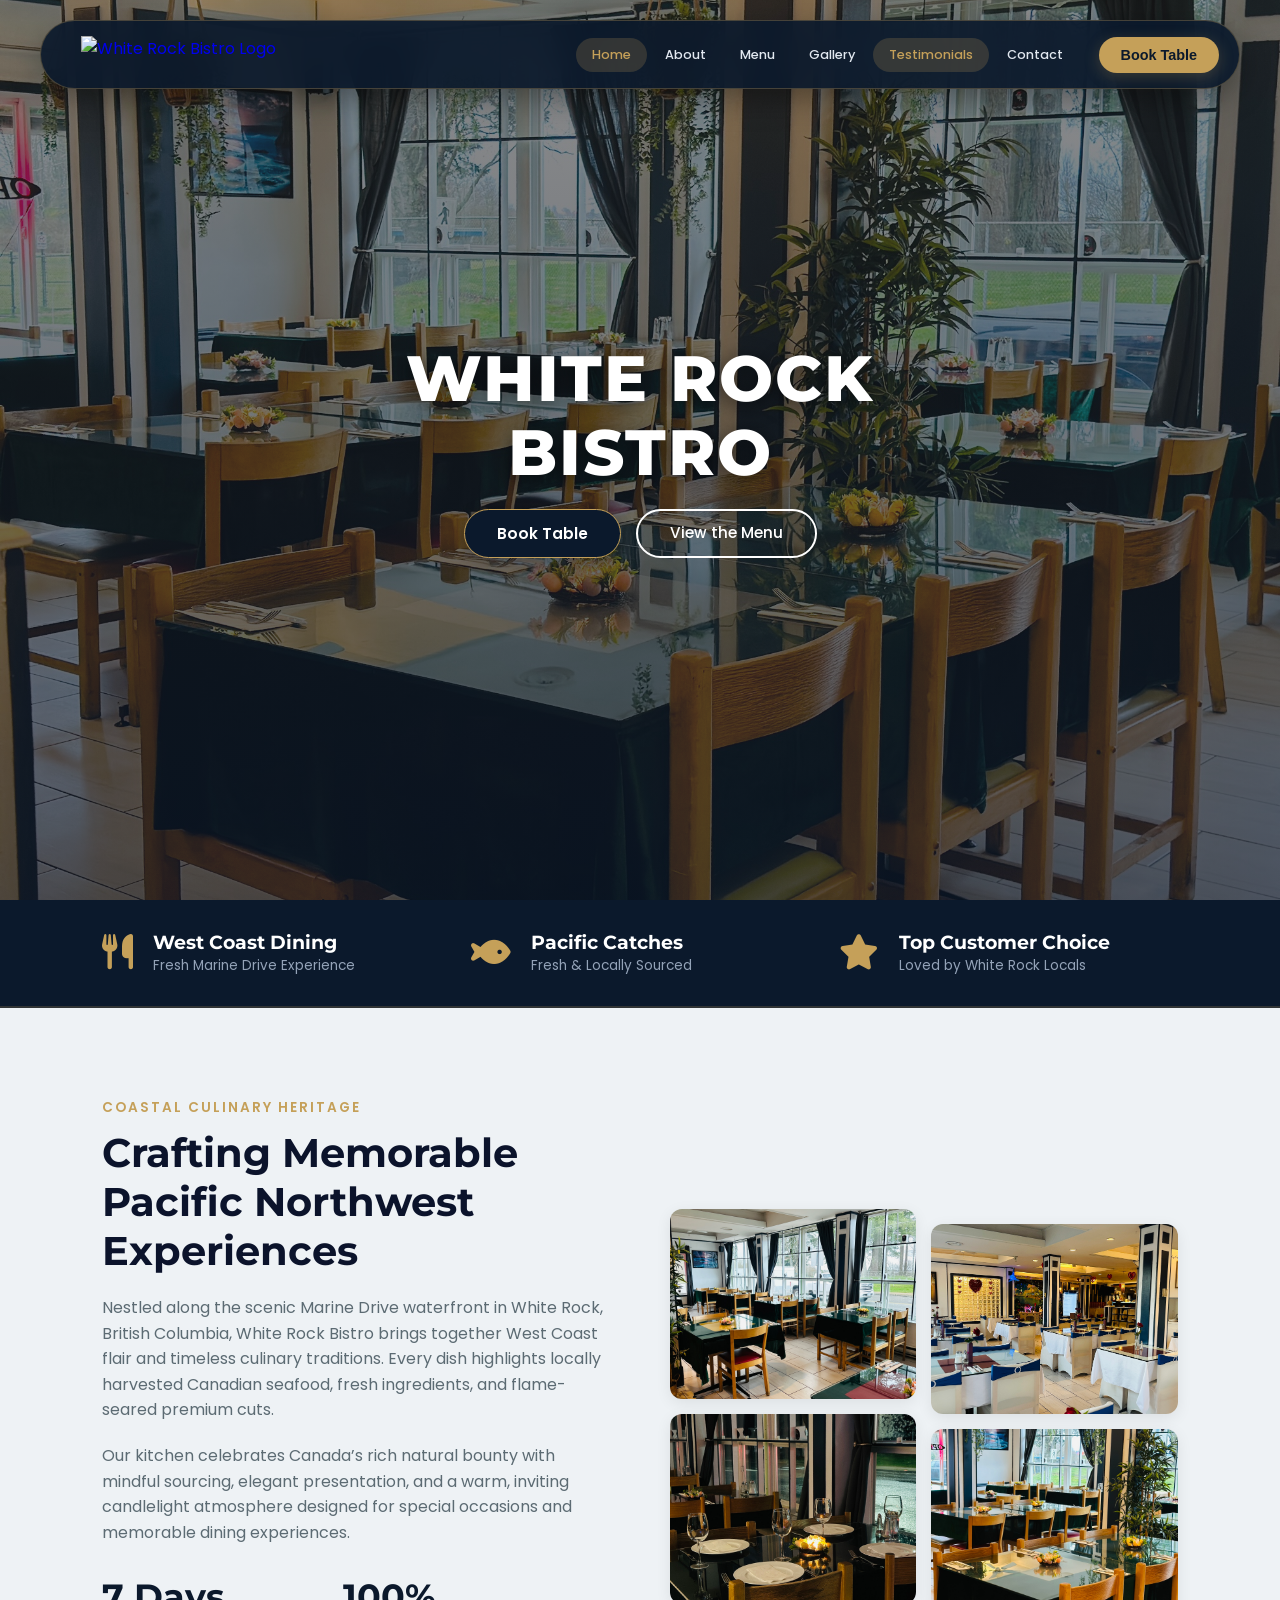
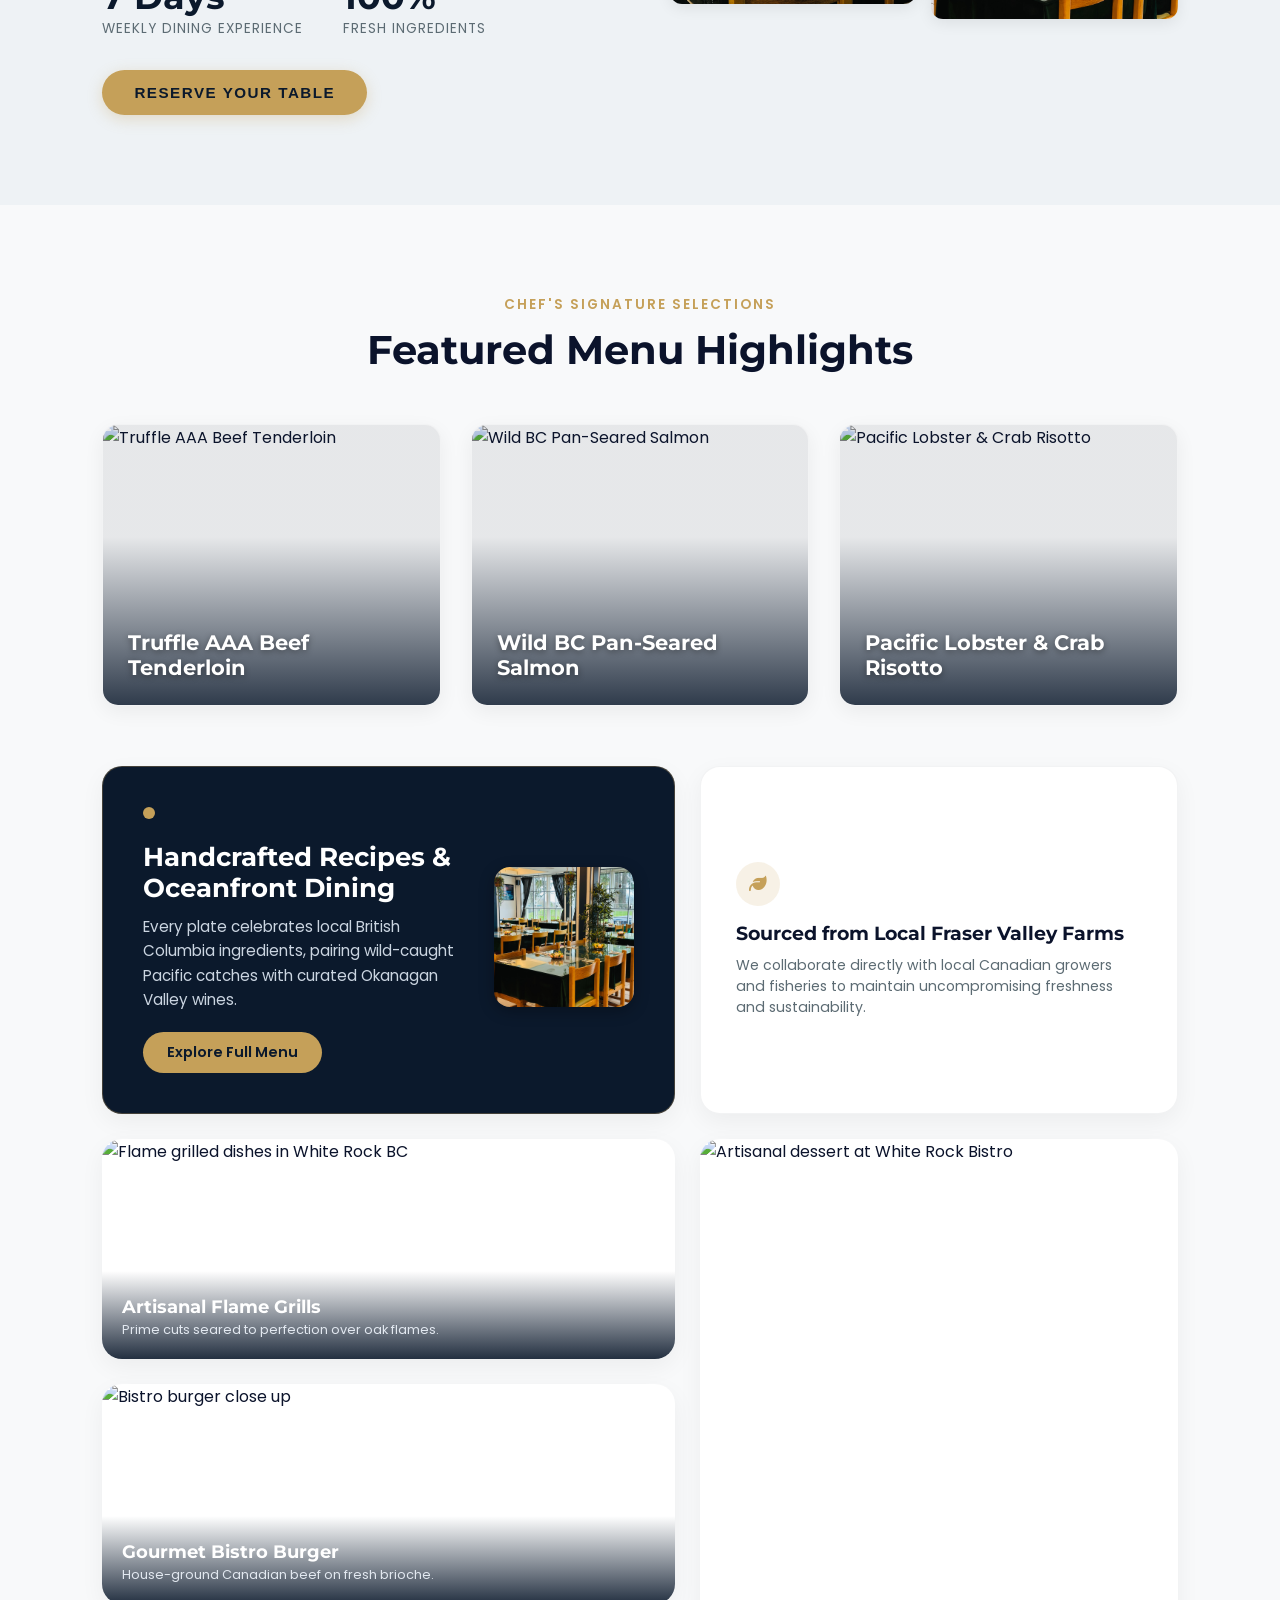
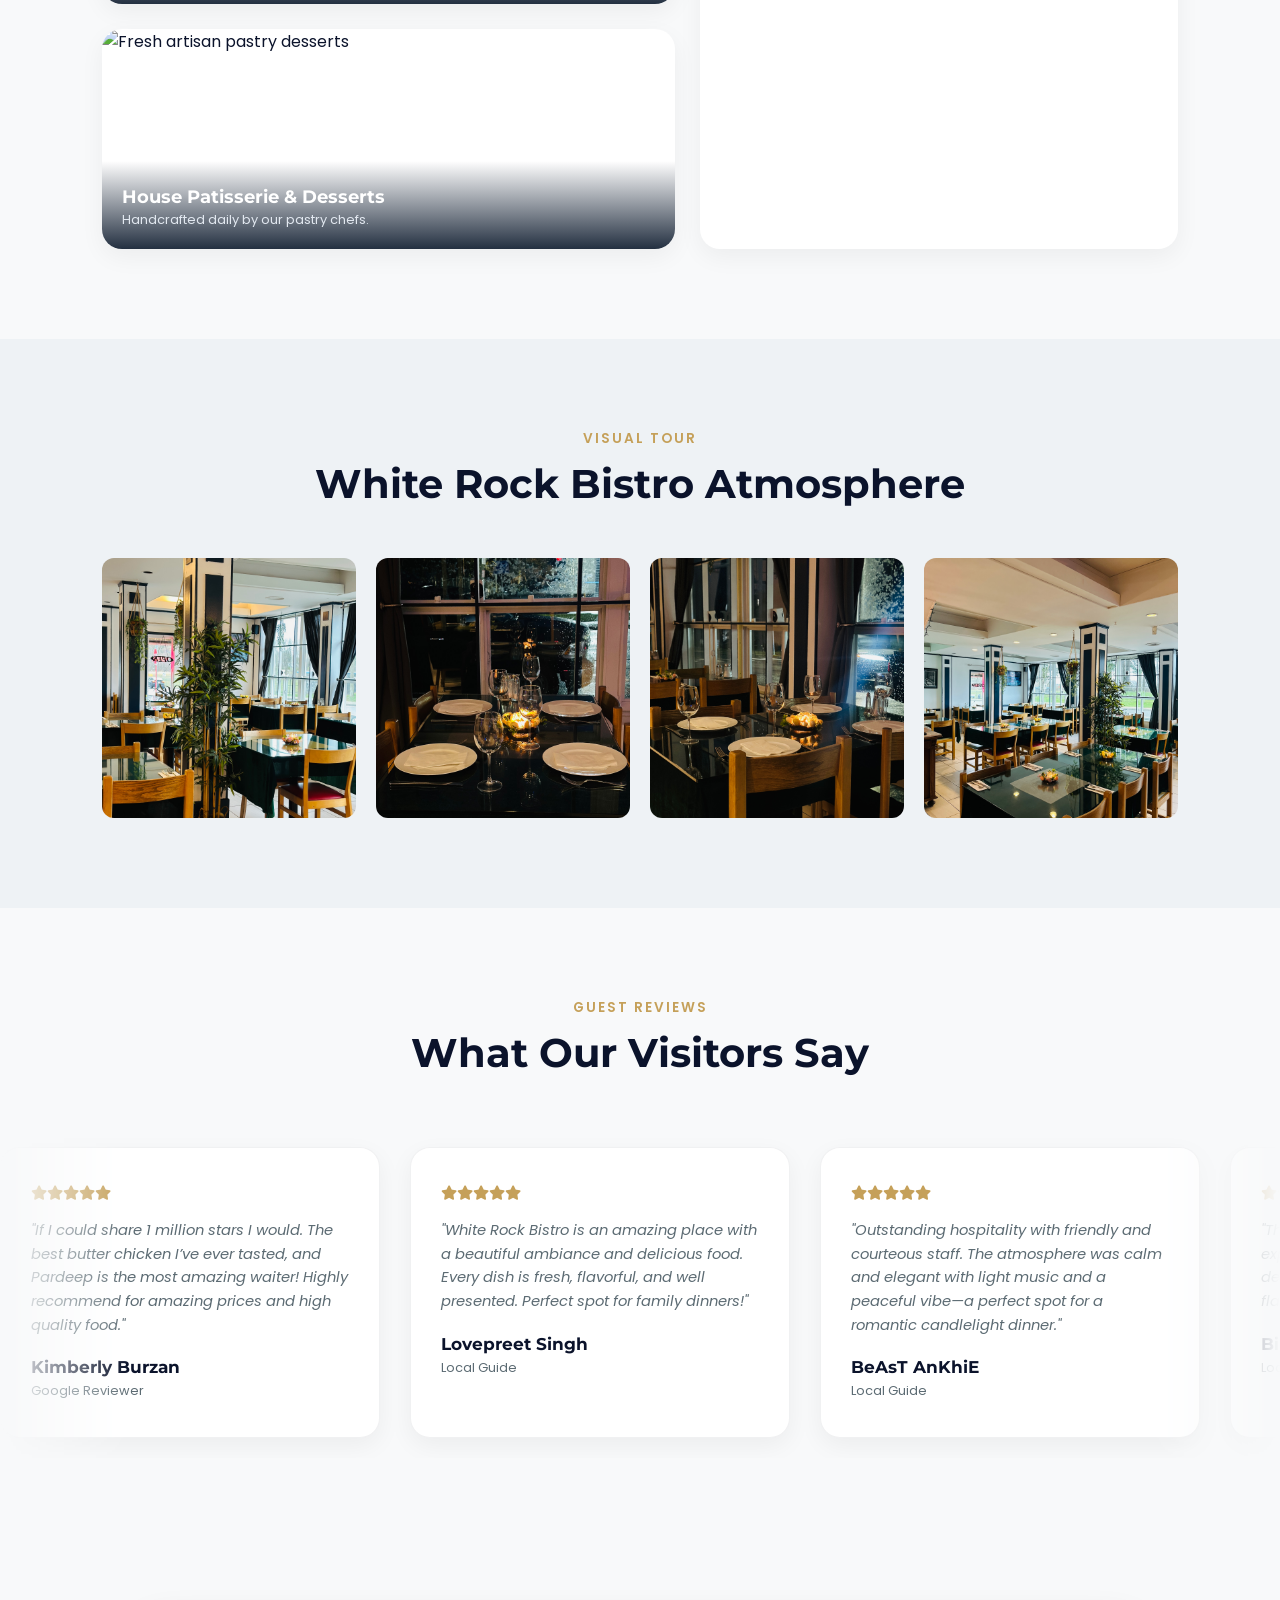
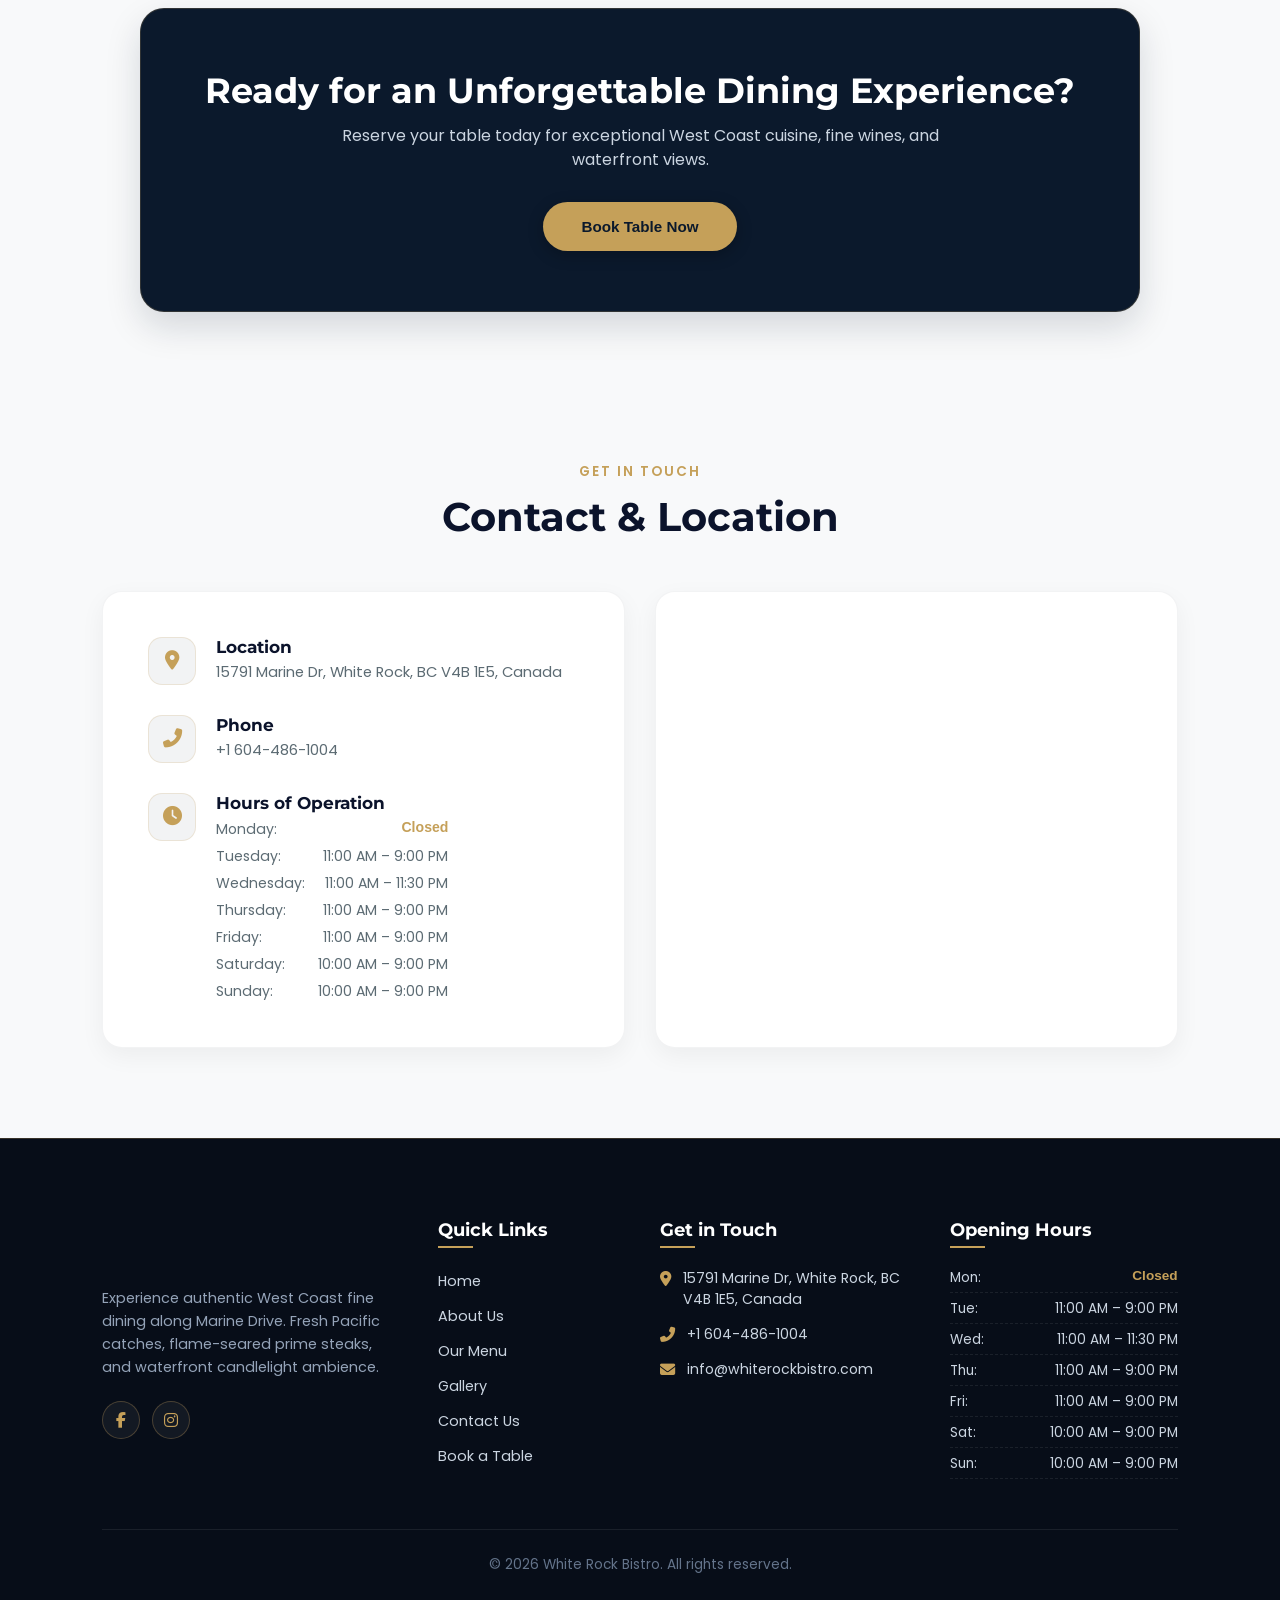
==== commit c15735bf: "major2 commit" ====
--- a/index.html
+++ b/index.html
@@ -368,6 +368,6 @@
     <div id="footer-placeholder"></div>
 
     <!-- External JavaScript -->
-    <script src="script.js"></script>
+    <script src="./js/script.js"></script>
 </body>
 </html>
